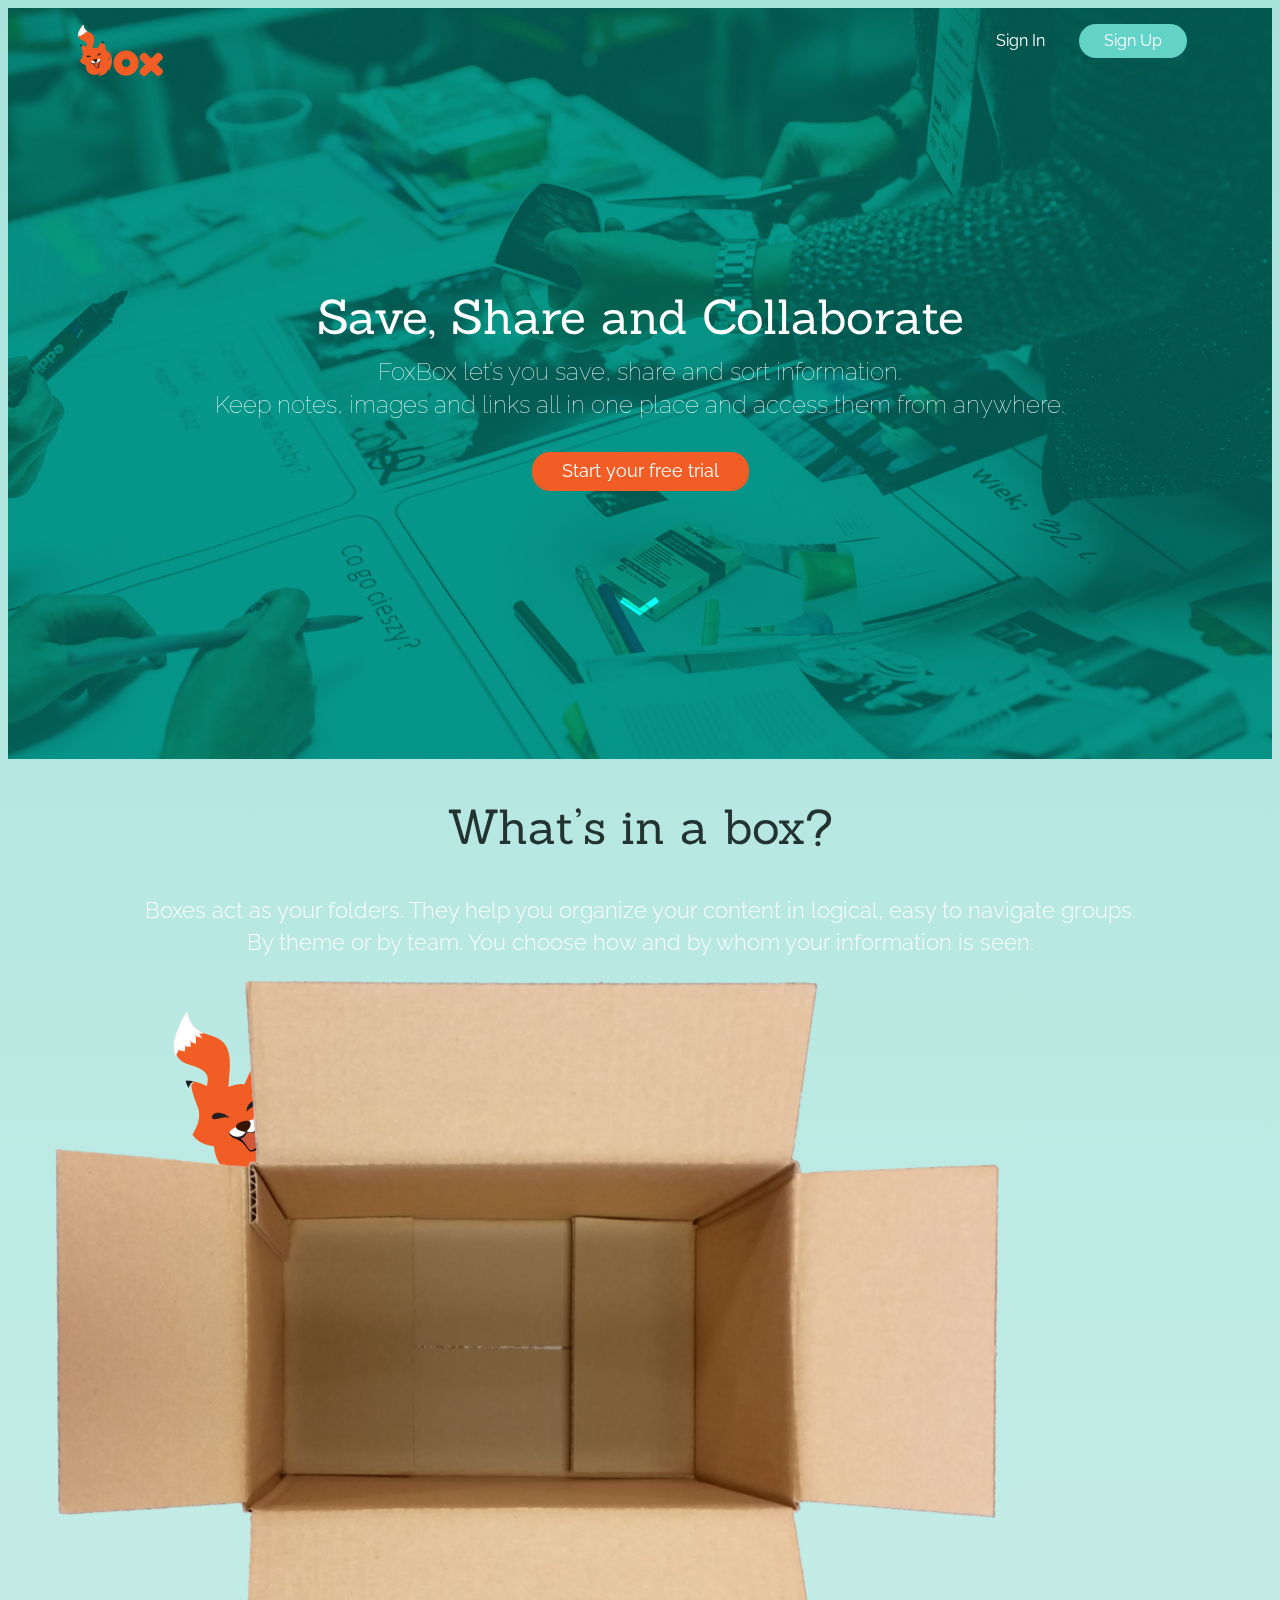
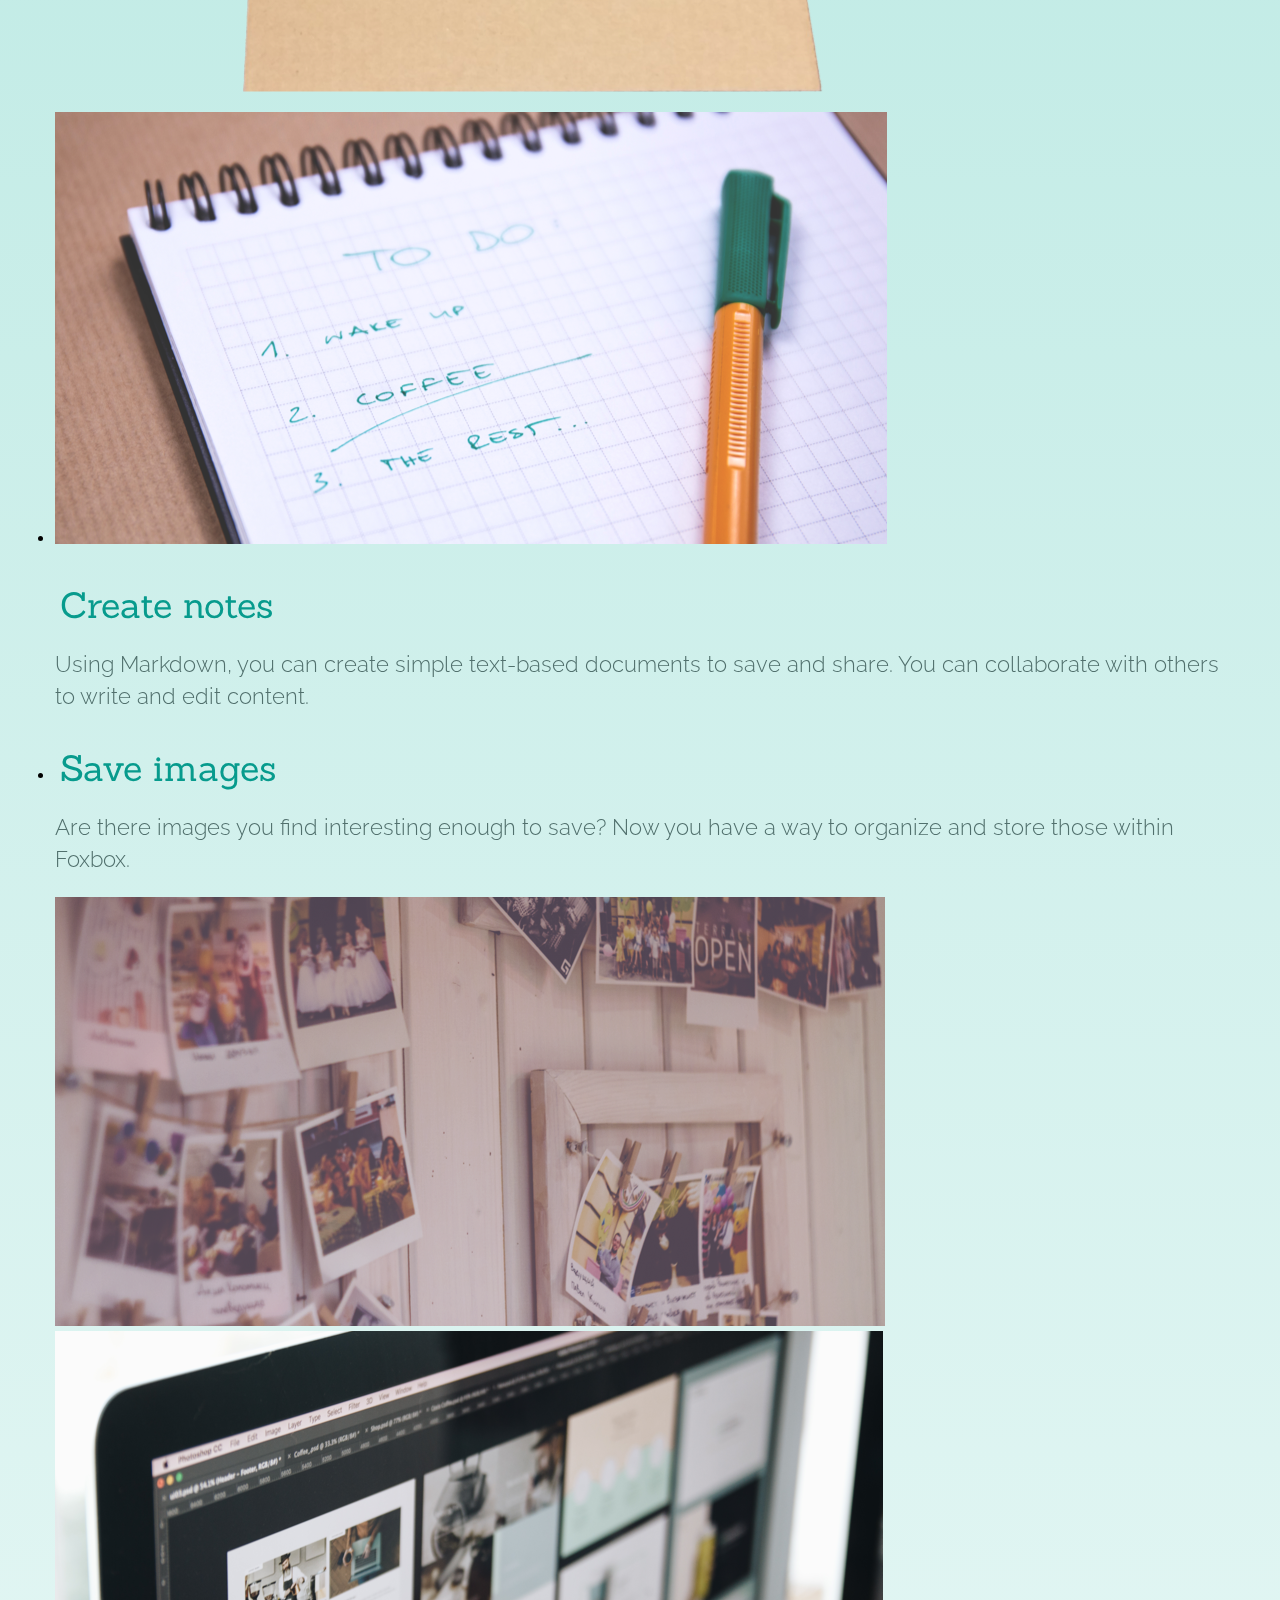
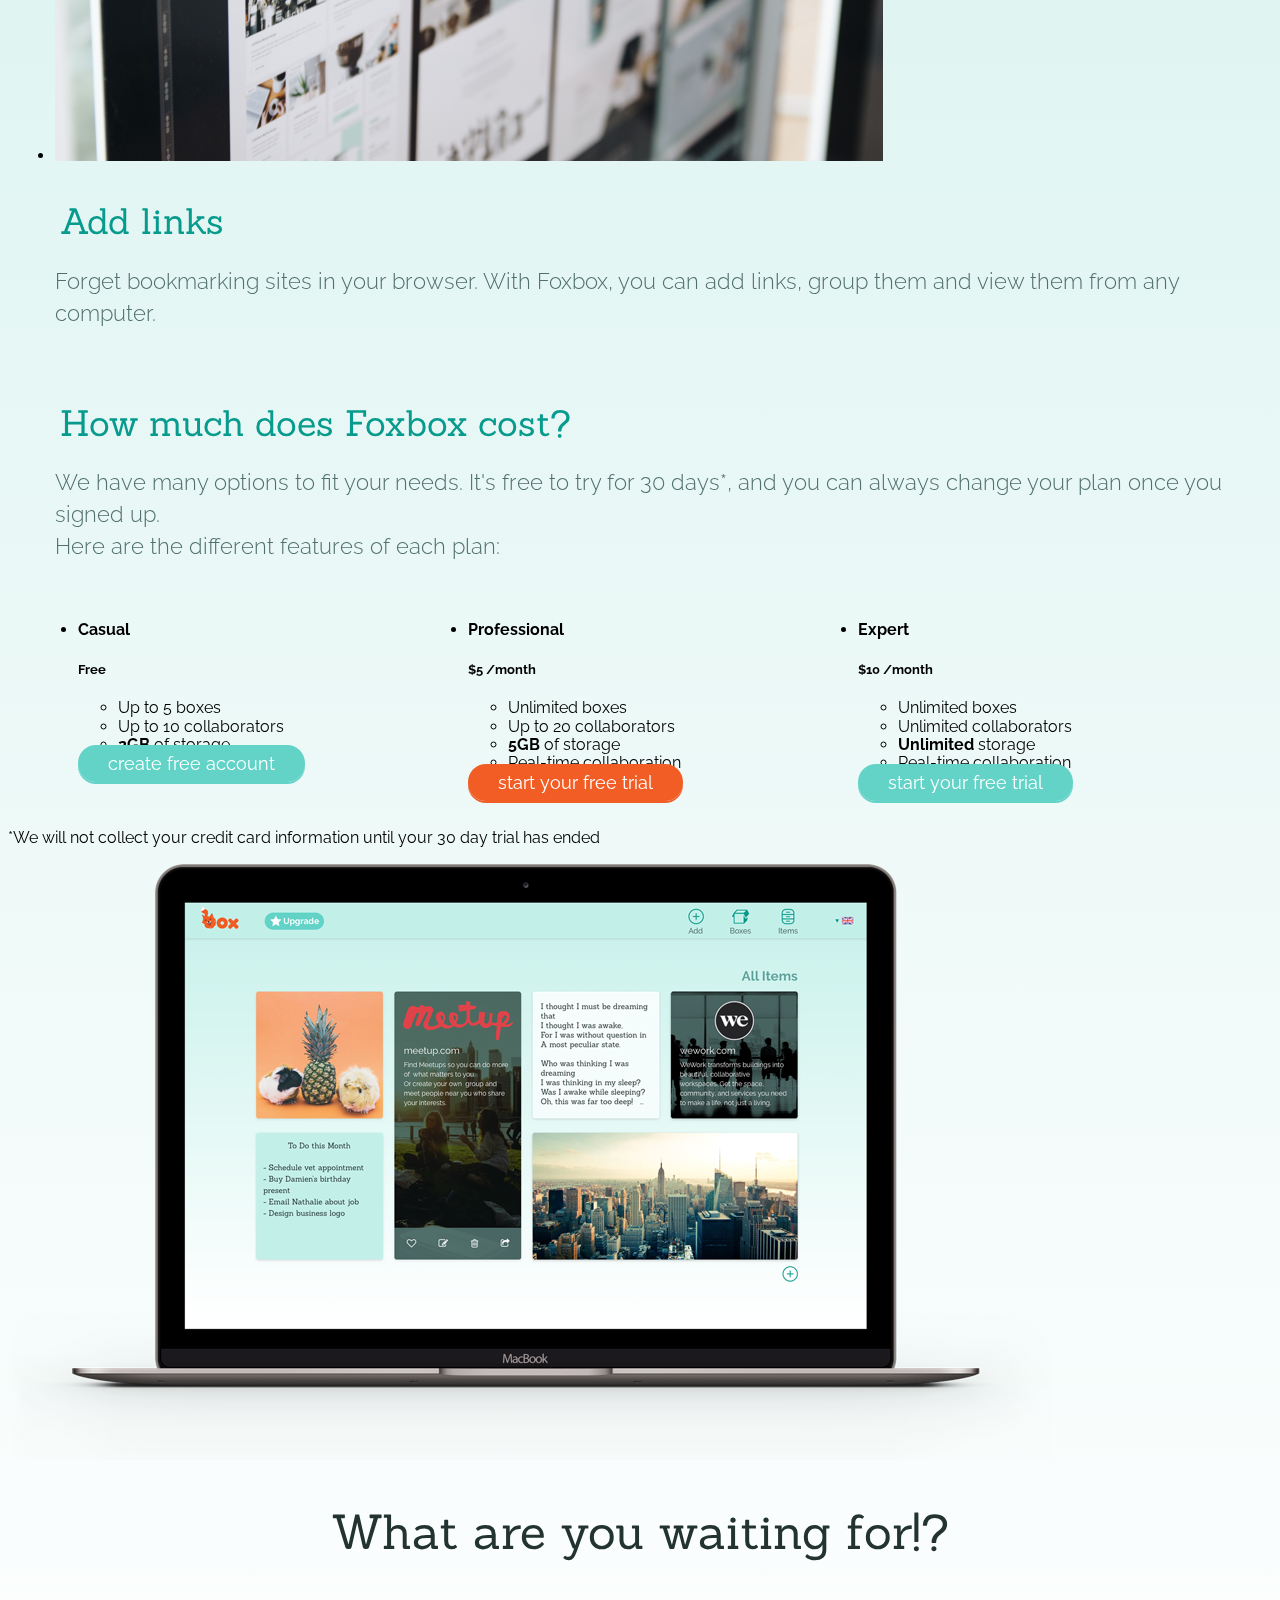
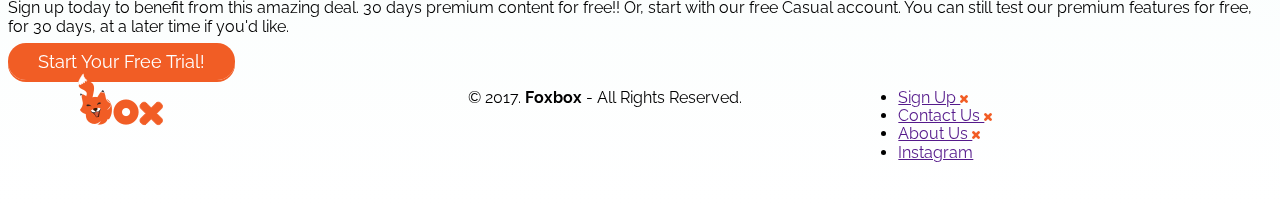
==== index.html @ c62f7165 "Homepage media queries completed" ====
<!Doctype HTML>
<html lang= "en-us">
<head>
     <meta http-equiv="X-UA-Compatible" content="IE=Edge">
   <meta name="viewport" content="width=device-width, initial-scale=1">
   <meta charset="UTF-8">
   <title>Save, share and collaborate | Foxbox</title>
   <!--Google fonts-->
   <link href="https://fonts.googleapis.com/css?family=Raleway:300,300i,400,400i,500,500i,600,700|Sanchez:400,400i" rel="stylesheet">

   <!--CSS-->
 <link rel="stylesheet" href="css/normalize.css">
 <link rel="stylesheet" href="css/font-awesome.css">
 <link rel="stylesheet" href="https://cdnjs.cloudflare.com/ajax/libs/animate.css/3.5.2/animate.min.css">
 <link rel="stylesheet" href="css/style.css">
  
 </head>

 <body>

 <!--Hero-->
 <header>
 <nav class="container">
 <div class="one-half">
 <a href="index.html" class="site-logo"><img src="images/logo.png"  alt="Foxbox"/></a>
     </div>
     <div class= "one-half">
     <ul>
     <li><a href="signin.html">Sign In</a></li>
         <li class="btn-outline"><a href="signup.html">Sign Up</a></li>
     </ul>
     </div>
     </nav>
     <div class= "container hero">
     <h1 class="animated fadeIn">Save, Share and Collaborate</h1>
     <p>FoxBox let’s you save, share and sort information.<br/>
Keep notes, images and links all in one place and access them from anywhere.</p>
<a href="signup.html" class="btn">Start your free trial</a>
     <!--<img src="images/hero-image.png" />-->
     <img class="triangle-arrow" src="images/triangle-arrow.png"/>
   </div>
 </header>

  <main role="main"> 
  
  <!--what's a box-->
  <section class="fox-in-box">
  <div class="container">
  <h2>What’s in a box?</h2>
  <p class="box-txt">Boxes act as your folders. They help you organize your content in logical, easy to navigate groups. <br/>
By theme or by team. You choose how and by whom your information is seen.
</p>
  <img src= "images/fox-box-img.png" />
  </div>
  
   
   <!-- Benefits -->
    <section class="benefits">
   <ul class="container">
   <li>
   <div class= "feature box">
   <img src= "images/notes.png" />
   <h3>Create notes</h3>
         <p class="feat-txt">Using Markdown, you can create simple text-based documents to save and share. You can collaborate with others to write and edit content.</p>
         </div>
       </li>
       <li>
       <div class= "feature box">
         <h3>Save images</h3>
         <p class="feat-txt">Are there images you find interesting enough to save? Now you have a way to organize and store those within Foxbox.</p>
         <img src= "images/stringed-pictures.png" />
         </div>
       </li>
       <li>
       <div class= "feature box">
   <img src= "images/macbook-desktop.png" />
         <h3>Add links</h3>
         <p class="feat-txt">Forget bookmarking sites in your browser. With Foxbox, you can add links, group them and view them from any computer.</p>
         </div>
       </li>
     </ul>
   </section>
 </main>

 <!-- Pricing -->
 <section class="pricing">
   <div class="container">
     <h3>How much does Foxbox cost?</h3>
     <p class="feat-txt">We have many options to fit your needs. It's free to try for 30 days*, and you can always change your plan once you signed up. <br/>Here are the different features of each plan:</p>
   </div>
   <ul class="container">
     <li class="one-third">
       <div class="box">
         <h4>Casual</h4>
         <h5>Free</h5>
         <ul>
           <li>Up to 5 boxes</li>
           <li>Up to 10 collaborators</li>
           <li><strong>2GB</strong> of storage</li>
         </ul>
         <a href="signup.html" class="grn-btn">create free account</a>
       </div>
     </li>
     <li class="one-third">
      <div class="box middle">
        <h4>Professional</h4>
        <h5><span>$</span>5 <span class="month">/month</span></h5>
        <ul>
          <li>Unlimited boxes</li>
          <li>Up to 20 collaborators</li>
          <li><strong>5GB</strong> of storage</li>
          <li>Real-time collaboration</li>
        </ul>
        <a href="signup.html" class="btn">start your free trial</a>
      </div>
    </li>
    <li class="one-third">
      <div class="box">
        <h4>Expert</h4>
        <h5><span>$</span>10 <span class="month">/month</span></h5>
        <ul>
          <li>Unlimited boxes</li>
          <li>Unlimited collaborators</li>
          <li><strong>Unlimited</strong> storage</li>
          <li>Real-time collaboration</li>
        </ul>
        <a href="signup.html" class="grn-btn">start your free trial</a>
      </div>
    </li>
    </ul>
 
   </ul>
   <p>*We will not collect your credit card information until your 30 day trial has ended</p>
 </section>
 
 <img src= "images/macbook-mockup-foxbox.png" />

 <!-- temporary homework code-->
 <h2>What are you waiting for!?</h2>
 <p>Sign up today to benefit from this amazing deal. 30 days premium content for free!! Or, start with our free Casual account. You can still test our premium features for free, for 30 days, at a later time if you'd like.</p>
 <a href="signup.html" class="btn">Start Your Free Trial!</a>

 <!--Footer-->
  <footer>
   <div class="container footer-nav-block">
       <div class="left-footer-block one-third">
       <img class="logo" src="images/logo.png" alt="Foxbox" />
       </div>
       <div class="middle-footer-block one-third">
         <p class="copyright-block">&copy; 2017. <strong>Foxbox</strong> - All Rights Reserved.</p>
       </div>
          <nav class="link-block right-footer-block one-third">
         <ul>
           <li><a href="">Sign Up </a><img src= "images/footer-x.png" /></li> 
           <li><a href="">Contact Us </a><img src= "images/footer-x.png" /></li> 
           <li><a href="">About Us </a><img src= "images/footer-x.png" /></li> 
           <li><a href="">Instagram</a></li>
         </ul>
          </nav>
       </div>
   </div>
 </footer>
 </section>
 </body>
</html>
---- css/style.css ----
html, body  {
  overflow-x: hidden;
}
body{
  font-family: "Raleway", Helvetica, Arial, sans-serif;
  /*background-image: url('../images/hero-image.png') no-repeat top center;
  background: linear-gradient(#5CD4C2, #FFFFFF);*/
  background:linear-gradient(#A8E3DB,#fff);
  }

  .bottom{
    background:linear-gradient(#A8E3DB,#fff);
  }

h4, h5, h6{
  font-family: "Raleway", Helvetica, Arial, sans-serif;
}

h1, h2, h3 {
  font-family: "Sanchez", serif;
}

h2 {
  color: #233331;
  font-size: 48px;
  font-weight: normal;
  text-align: center;
}

h3 {
  color:#079B8D;
  font-size: 36px;
  font-weight: normal;
  margin-bottom: 5px;
  margin-left: 5px;
}

.box-txt{
  color:#FBFEFD;
  font-weight: 300;
  font-size: 22px;
  line-height: 32px;
  text-align: center;

  }

.feat-txt{
    color: #51706D;
    font-size: 22px ;
    font-weight: 300;
    line-height: 32px ;
  }

 /* GRID */
 .container {
   margin-right: auto;
   margin-left: auto;
   padding-left: 15px;
   padding-right: 15px;
   position: relative;
 }
 .container:before,
 .container:after {
   content: " ";
   display: table;
 }
 .container:after {
   clear: both;
 }
 .one-half, .one-third, .one-fourth {
   width:96%;
   float:left;
   position:relative;
   min-height: 1px;
   margin:0 2% 20px;
}

 /*end grid*/

 @media (min-width: 768px) {
   .container {
     width: 750px;
   }
 }
 @media (min-width: 992px) {
   .container {
     width: 970px;
   }
   .one-half {
     width:46%;
   }
   .one-third {
     width:29.33333%;
   }
   .one-fourth {
     width:21%;
   }
 }
 @media (min-width: 1200px) {
   .container {
     width: 1170px;
   }
 }
 @media only screen and (min-device-width : 320px) and (max-device-width : 480px) {
  .container {
    width: 315px;
  }
}


 /*Header*/
 header{
  background:
    url(../images/hero-image.png) no-repeat top center;
    height:751px;
  }
  header nav {
   padding:1em 0;
 }
 header nav ul {
   display:inline;
   text-align: right;
   float:right;
   margin:0;
 }
 header nav ul > li {
   list-style-type: none;
   display: inline-block;
   margin:0 15px;
 }
header nav ul > li.btn-outline {
   padding:8px 25px;
   border:0px solid #63D3C8;
   border-radius: 18px;
   background:#63D3C8;
 }
header nav ul > li.btn-outline:hover {
   background:#FFFFFF;
   border:0px solid #fff;
 }
 header nav ul > li > a {
   color:#FFFFFF;
   text-decoration: none;
 }
  header nav ul > li.btn-outline:hover > a {
   color:#63D3C8;
 }
header .hero {
   text-align: center;
   display:block;
   position: relative;
 }
 header .hero h1 {
  color: #FBFEFD;
  font-size: 48px;
  font-weight: normal;
  margin-top: 172px;
  margin-bottom: 5px;
}
header .hero p {
  color:#FBFEFD;
   font-size: 24px;
   line-height: 33px;
   font-weight: 100;
   margin:10px 0 40px;
 }
 header .hero img {
   display: block;
   margin:3em auto ;
   margin-top: 116px;
 }

 /* BUTTONS */
 .btn {
   border-radius: 18px;
   color:#FFFFFF;
   font-weight: 400;
   font-size: 18px;
   text-decoration: none;
   padding:8px 30px;
   background: #F15D25;
   box-shadow: 0px 2px 0px 0px #F15D25;
 }
  .grn-btn {
   border-radius: 18px;
   color:#FFFFFF;
   font-weight: 400;
   font-size: 18px;
   text-decoration: none;
   padding:8px 30px;
   background: #63D3C8;
   box-shadow: 0px 2px 0px 0px #63D3C8;
 }
 .triangle-arrow{
  mix-blend-mode: overlay;
 }
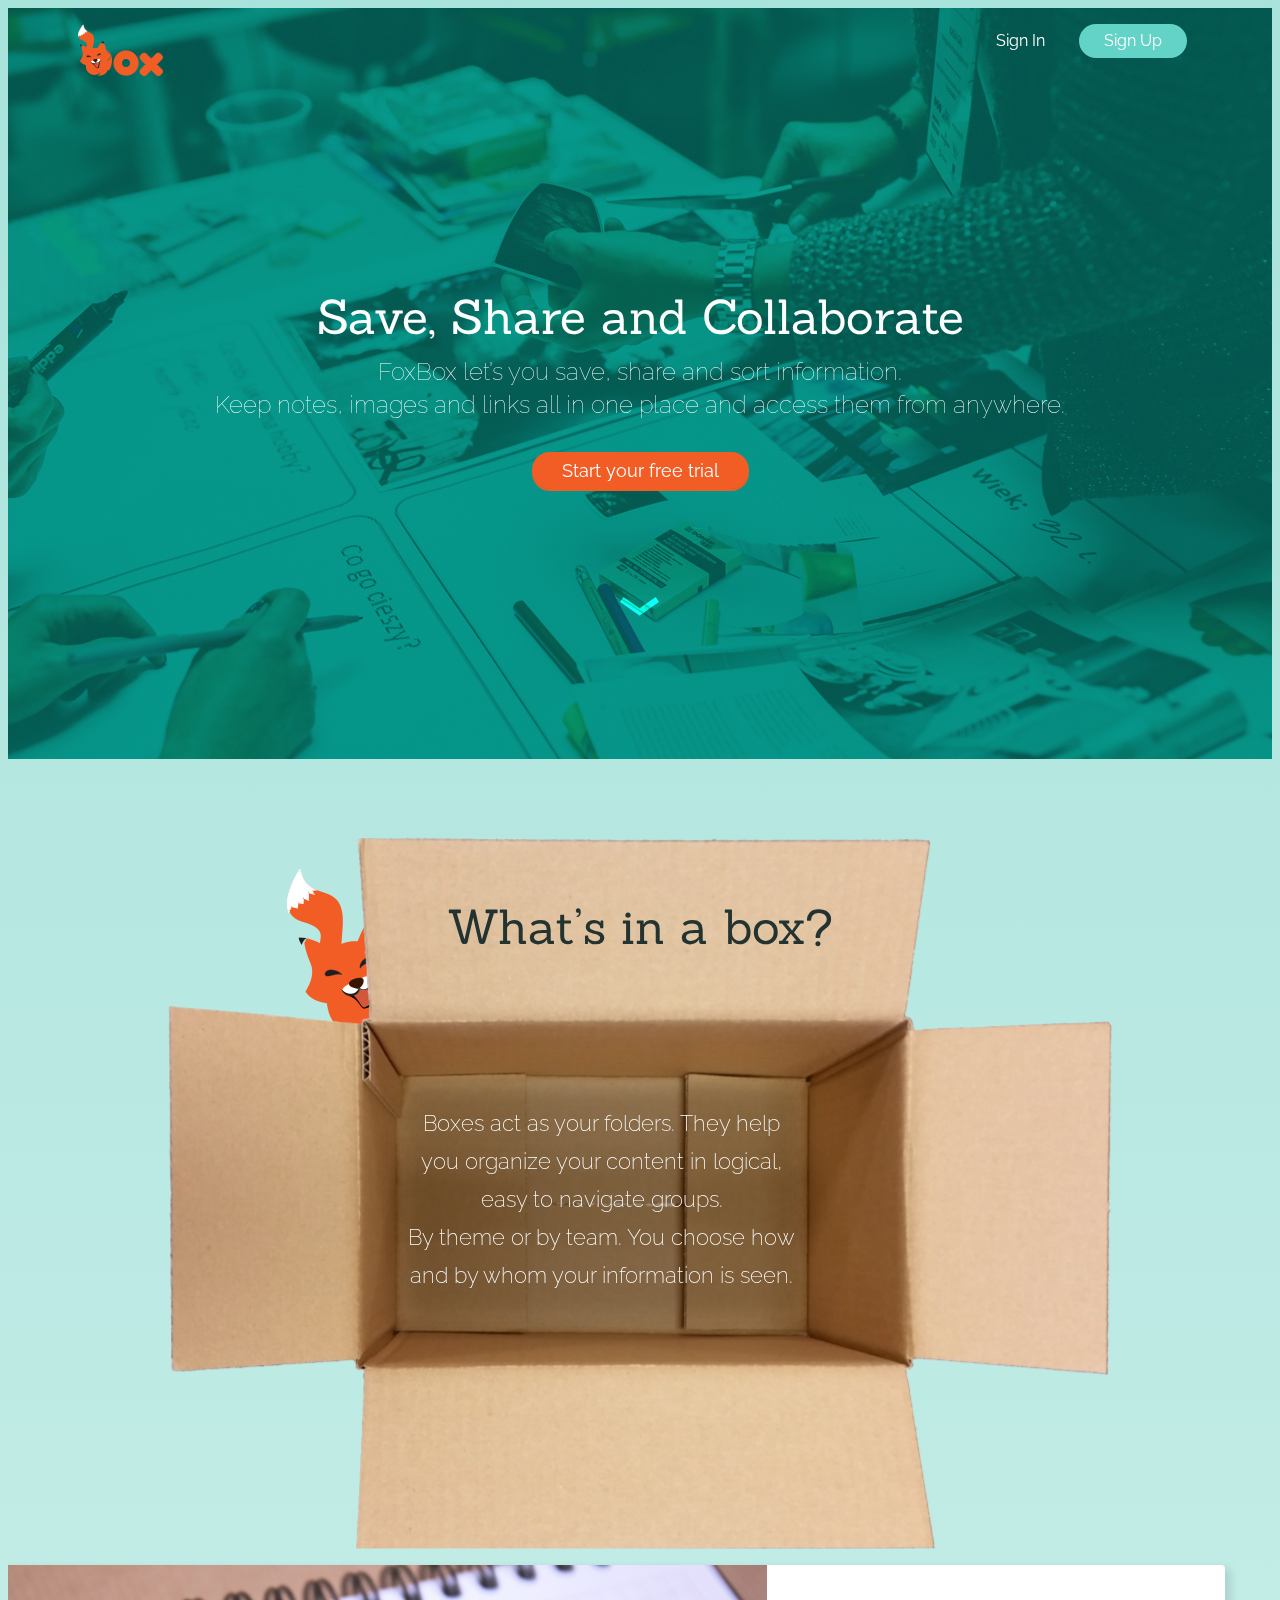
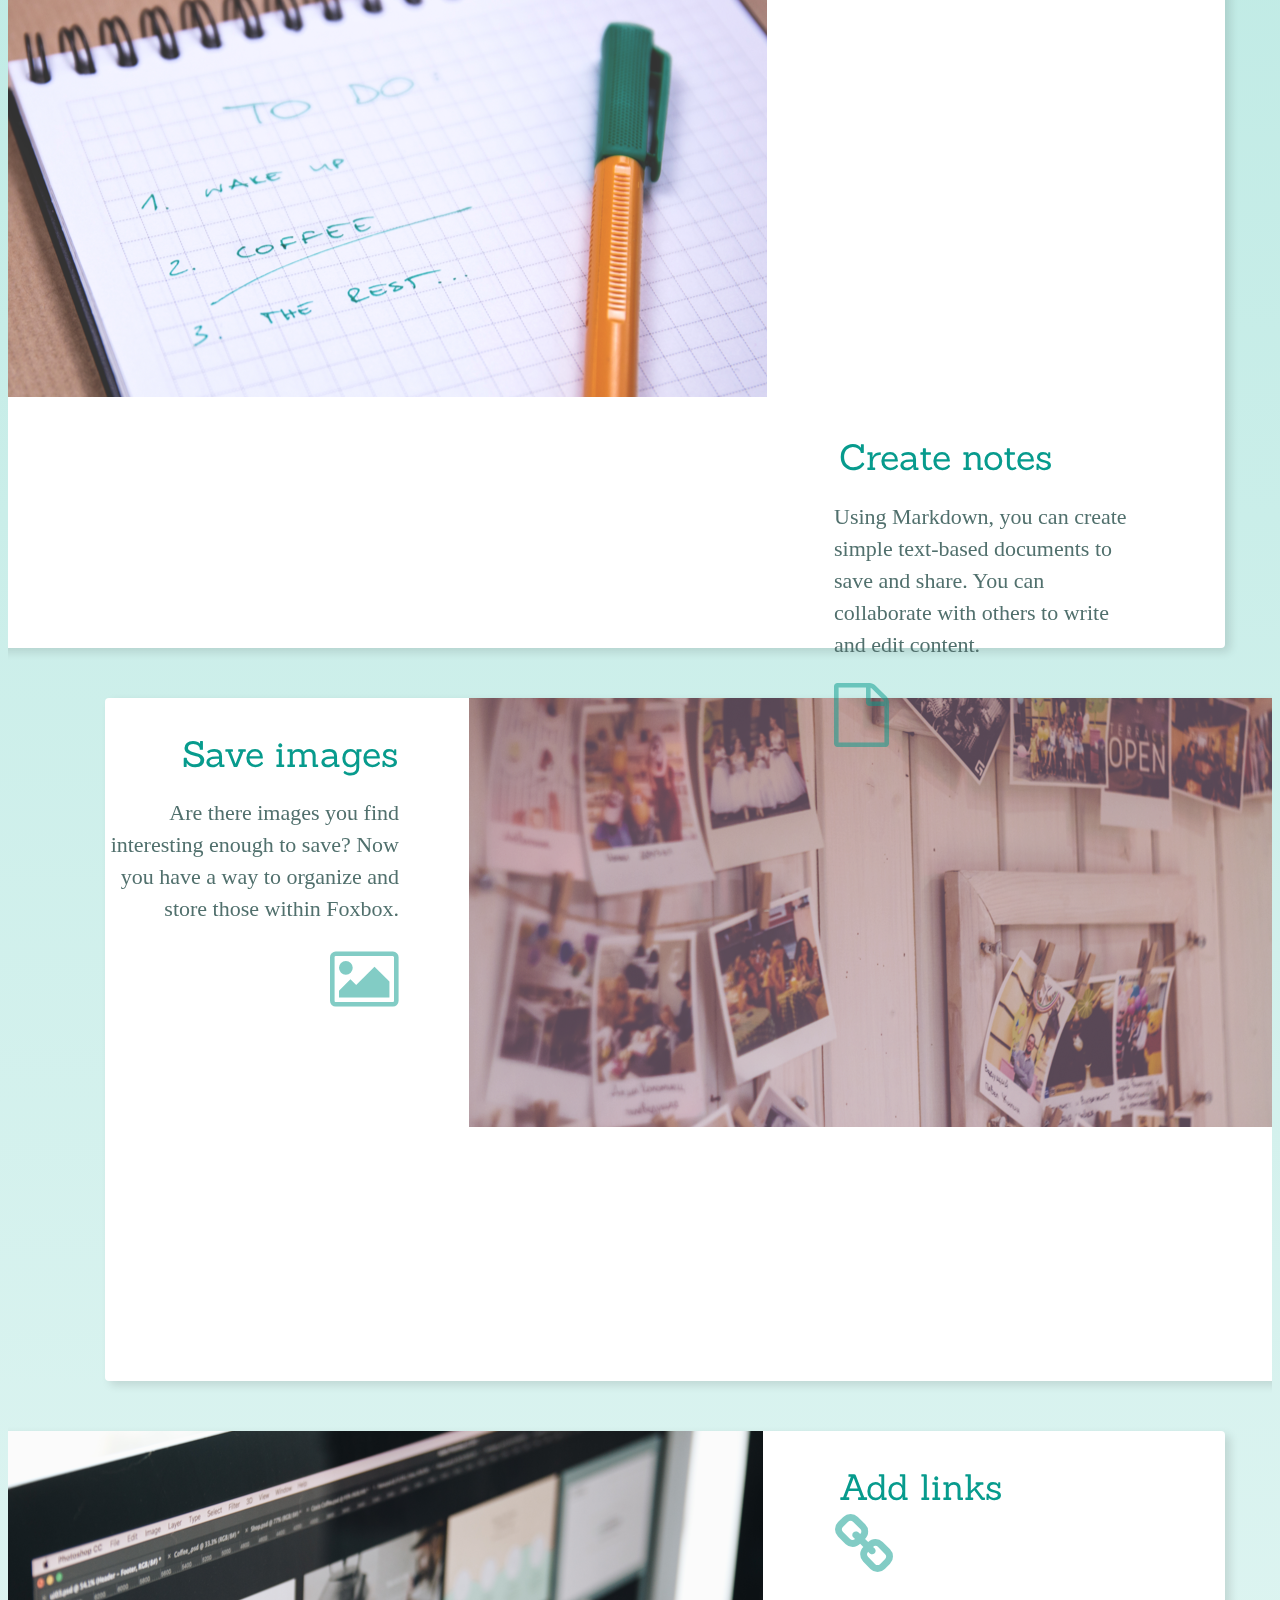
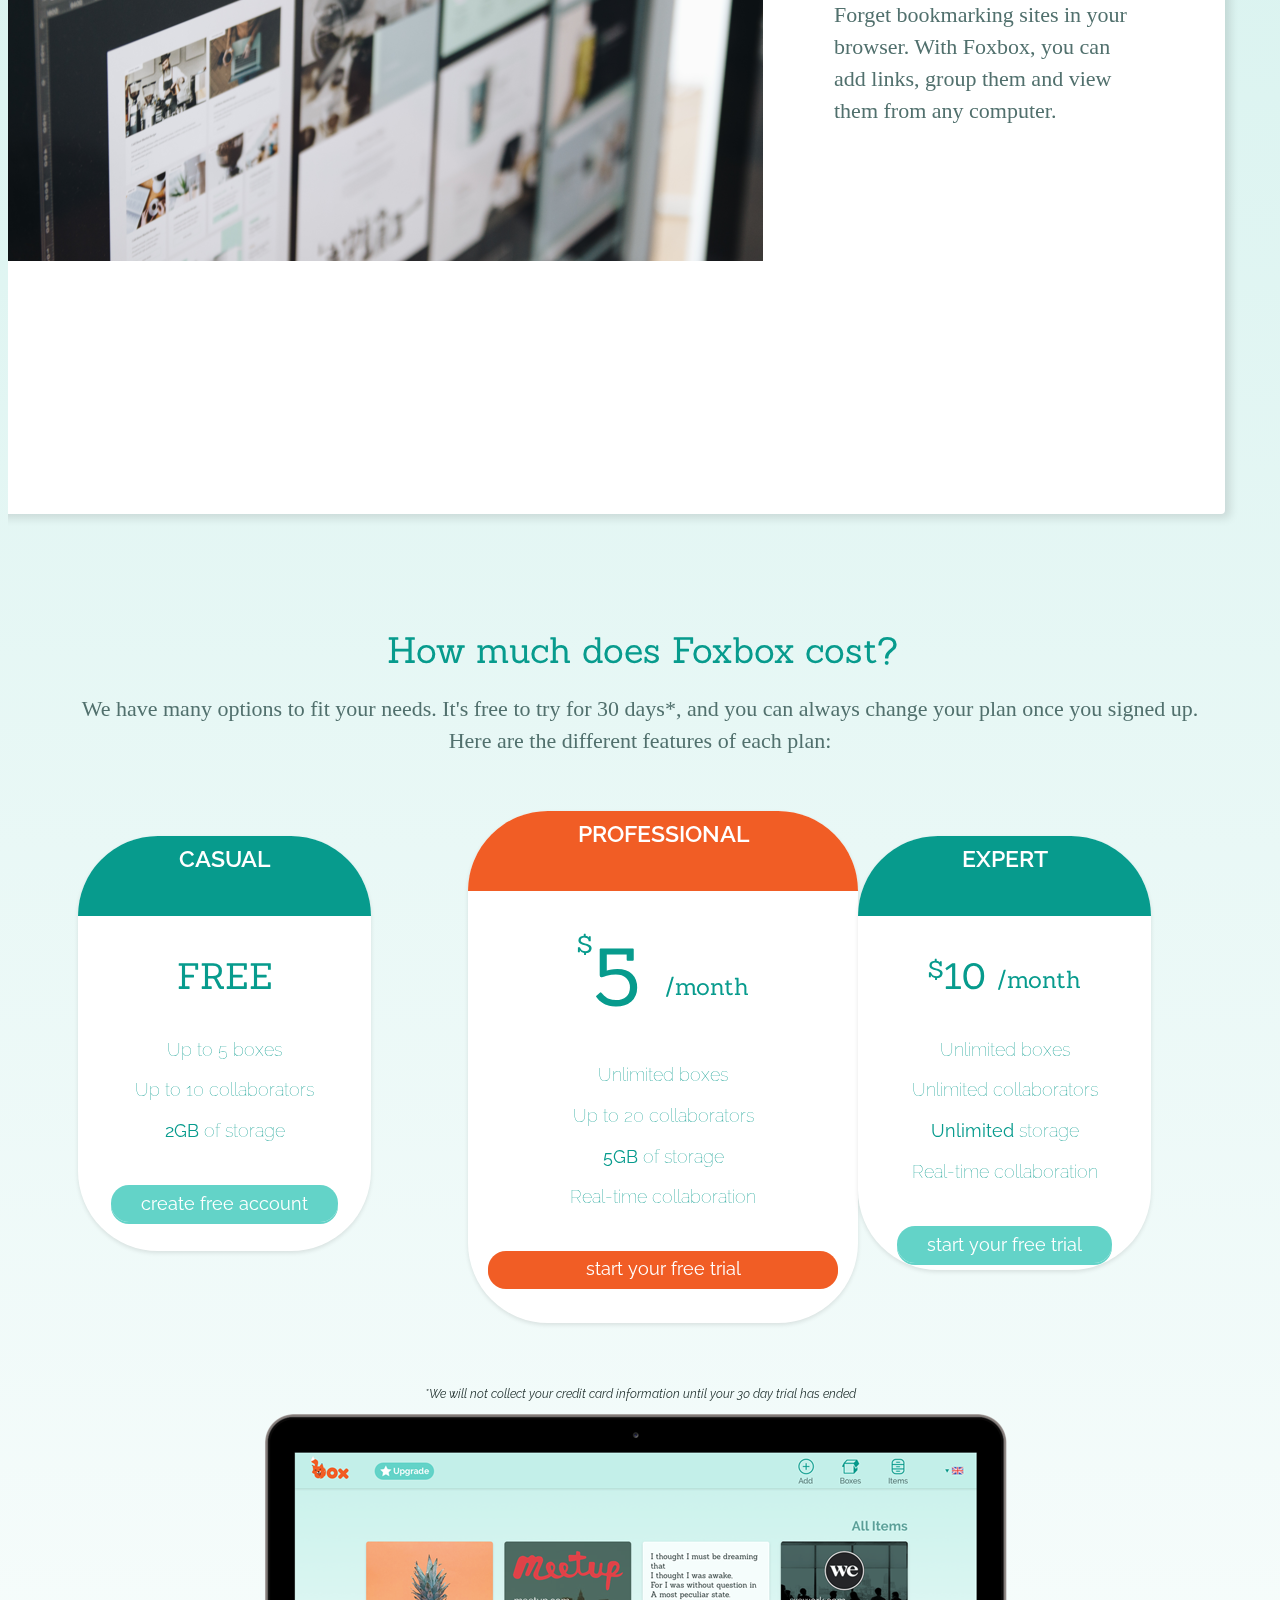
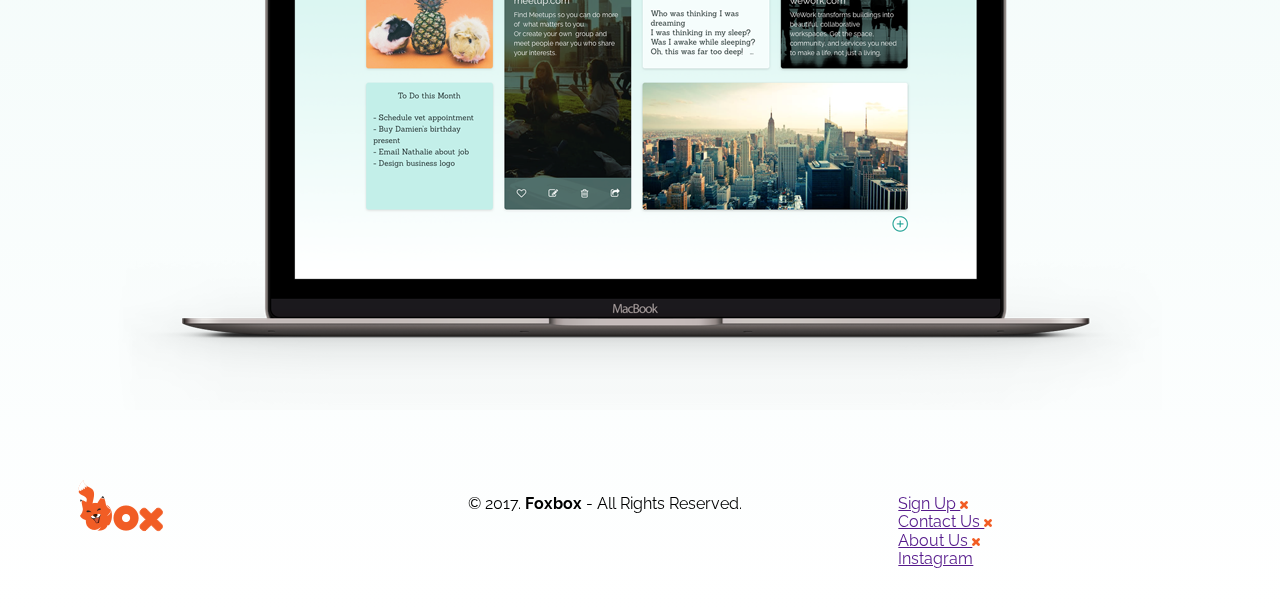
==== commit c70a411c: "checkpoint 30 completed" ====
--- a/index.html
+++ b/index.html
@@ -6,7 +6,7 @@
    <meta charset="UTF-8">
    <title>Save, share and collaborate | Foxbox</title>
    <!--Google fonts-->
-   <link href="https://fonts.googleapis.com/css?family=Raleway:300,300i,400,400i,500,500i,600,700|Sanchez:400,400i" rel="stylesheet">
+   <link href="https://fonts.googleapis.com/css?family=Raleway:100, 200, 300,300i,400,400i,500,500i,600,700|Sanchez:400,400i" rel="stylesheet">
 
    <!--CSS-->
  <link rel="stylesheet" href="css/normalize.css">
@@ -50,32 +50,42 @@
   <p class="box-txt">Boxes act as your folders. They help you organize your content in logical, easy to navigate groups. <br/>
 By theme or by team. You choose how and by whom your information is seen.
 </p>
-  <img src= "images/fox-box-img.png" />
+  <!--<img src= "images/fox-box-img.png" />-->
   </div>
+  </section>
   
    
    <!-- Benefits -->
     <section class="benefits">
    <ul class="container">
    <li>
-   <div class= "feature box">
+   <div class= "feature-box">
    <img src= "images/notes.png" />
+   <div class="feature-txt">
    <h3>Create notes</h3>
          <p class="feat-txt">Using Markdown, you can create simple text-based documents to save and share. You can collaborate with others to write and edit content.</p>
+         <i class="fa fa-file-o" aria-hidden="true"></i>
+         </div>
          </div>
        </li>
        <li>
-       <div class= "feature box">
+       <div class= "feature-box-right">
+       <div class="feature-txt-right">
          <h3>Save images</h3>
          <p class="feat-txt">Are there images you find interesting enough to save? Now you have a way to organize and store those within Foxbox.</p>
+         <i class="fa fa-picture-o"></i>
+         </div>
          <img src= "images/stringed-pictures.png" />
          </div>
        </li>
        <li>
-       <div class= "feature box">
+       <div class= "feature-box">
    <img src= "images/macbook-desktop.png" />
+   <div class="feature-txt">
          <h3>Add links</h3>
+         <i class="fa fa-link"></i>
          <p class="feat-txt">Forget bookmarking sites in your browser. With Foxbox, you can add links, group them and view them from any computer.</p>
+         </div>
          </div>
        </li>
      </ul>
@@ -92,7 +102,7 @@
      <li class="one-third">
        <div class="box">
          <h4>Casual</h4>
-         <h5>Free</h5>
+         <h5>FREE</h5>
          <ul>
            <li>Up to 5 boxes</li>
            <li>Up to 10 collaborators</li>
@@ -128,17 +138,23 @@
       </div>
     </li>
     </ul>
- 
    </ul>
-   <p>*We will not collect your credit card information until your 30 day trial has ended</p>
+
+    <div class="container">
+   <p class="small">*We will not collect your credit card information until your 30 day trial has ended</p>
+
+<img class="center" src= "images/macbook-mockup-foxbox.png" />
+</div>
+
  </section>
  
- <img src= "images/macbook-mockup-foxbox.png" />
+ 
 
- <!-- temporary homework code-->
+ <!-- temporary homework code
  <h2>What are you waiting for!?</h2>
  <p>Sign up today to benefit from this amazing deal. 30 days premium content for free!! Or, start with our free Casual account. You can still test our premium features for free, for 30 days, at a later time if you'd like.</p>
  <a href="signup.html" class="btn">Start Your Free Trial!</a>
+-->
 
  <!--Footer-->
   <footer>
--- a/css/style.css
+++ b/css/style.css
@@ -6,13 +6,10 @@
   /*background-image: url('../images/hero-image.png') no-repeat top center;
   background: linear-gradient(#5CD4C2, #FFFFFF);*/
   background:linear-gradient(#A8E3DB,#fff);
-  }
-
-  .bottom{
-    background:linear-gradient(#A8E3DB,#fff);
-  }
-
-h4, h5, h6{
+  background-size: cover;
+  }
+
+h4, h6{
   font-family: "Raleway", Helvetica, Arial, sans-serif;
 }
 
@@ -35,22 +32,15 @@
   margin-left: 5px;
 }
 
-.box-txt{
-  color:#FBFEFD;
-  font-weight: 300;
-  font-size: 22px;
-  line-height: 32px;
-  text-align: center;
-
-  }
-
 .feat-txt{
     color: #51706D;
     font-size: 22px ;
     font-weight: 300;
     line-height: 32px ;
-  }
-
+    font-family: Raleway-Light;
+  }
+
+  
  /* GRID */
  .container {
    margin-right: auto;
@@ -75,7 +65,7 @@
    margin:0 2% 20px;
 }
 
- /*end grid*/
+ /*MEDIA*/
 
  @media (min-width: 768px) {
    .container {
@@ -195,25 +185,174 @@
   mix-blend-mode: overlay;
  }
 
-
-
-
-
-
-
-
-
-
-
-
-
-
-
-
-
-
-
-
-
-
-
+ /*Fox in a box*/
+ .fox-in-box{
+  background:  url('../images/fox-box-img.png') no-repeat bottom center;
+  height: 790px;
+ }
+ .fox-in-box p{
+  padding-top:110px;
+  padding-left: 350px;
+  padding-right: 350px;
+}
+ .fox-in-box h2{
+  padding-top:100px;
+ }
+ .box-txt{
+  color:#FBFEFD;
+  font-weight: 200;
+  font-size: 22px;
+  line-height: 38px;
+  text-align: center;
+  width: 393px;
+  }
+
+/*BENEFITS*/
+li{
+  list-style: none;
+}
+
+.feature-box{
+background-color: #fff;
+float: right;
+width: 1290px;
+height: 683px;
+border-radius: 4px;
+box-shadow: 5px 4px 10px 0 rgba(0,0,0,0.12);
+}
+
+.feature-box-right{
+background-color: #fff;
+float: left;
+width: 1290px;
+height: 683px;
+border-radius: 4px;
+margin: 50px;
+box-shadow: 5px 4px 10px 0 rgba(0,0,0,0.12);
+}
+
+img .feature-box-right{
+
+}
+
+img .feature-box{
+
+}
+
+.feature-txt-right{
+  float: left;
+  width: 294px;
+  margin-right: 70px;
+  margin-left: 97;
+  text-align: right;
+}
+
+.feature-txt{
+  float: right;
+  width: 294px;
+  margin-right: 97px;
+  margin-left: 70px;
+  text-align: left;
+}
+ .benefits i {
+   color:#079B8D;
+   font-size:64px;
+   margin:0;
+   vertical-align: middle;
+   opacity: 0.5;
+ }
+
+/*PRICING*/
+ .pricing {
+   text-align: center;
+   padding:4em 0;
+ }
+.pricing ul {
+   margin:0 auto;
+   padding:2em 0;
+ }
+.box {
+   padding:0 15px 15px;
+   background: #FFFFFF;
+   box-shadow: 0px 2px 4px 0px rgba(0,0,0,0.10);
+   min-height: 400px;
+   width: 263px;
+   position: relative;
+   margin-top: 25px;
+   border-radius: 80px;
+ }
+  .box.middle {
+   min-height: 497px;
+   min-width: 360px;
+   margin-top:0px;
+ }
+ .box.middle h4{
+  background: #F15D25;
+ }
+ .box h4 {
+   font-family: "Raleway", Helvetica, Arial, sans-serif;
+   font-weight: 600;
+   text-transform: uppercase;
+   font-size: 23px;
+   color: white;
+   background: #079B8D;
+   left:0;
+   right:0;
+   top:0;
+   text-align: center;
+   margin:0 -15px 40px;
+   padding:10px 0;
+   border-radius: 80px 80px 0 0;
+   height: 60px;
+ }
+ .box.middle h5{
+  font-size: 80px;
+  }
+ .box h5 {
+  font-family: sanchez;
+   font-size:36px;
+   font-weight: normal;
+   margin:40px 0 10px;
+   color:#079B8D;
+ }
+  .box h5 span {
+   font-size:24px;
+   vertical-align: top;
+ }
+  .box h5 span.month {
+   font-weight: 100;
+   color:#079B8D;
+   font-size:24px;
+   vertical-align: middle;
+ }
+ .box ul li {
+   color: #079B8D;
+   font-size:18px;
+   margin-bottom:20px;
+   font-weight: 100;
+ }
+ .box .btn {
+   position:absolute;
+   bottom:36px;
+   left:20px;
+   right:20px;
+ }
+ .small {
+   font-size: 12px;
+   color: #233331;
+   line-height: 15px;
+   font-style:italic;
+ }
+
+
+
+
+
+
+
+
+
+
+
+
+
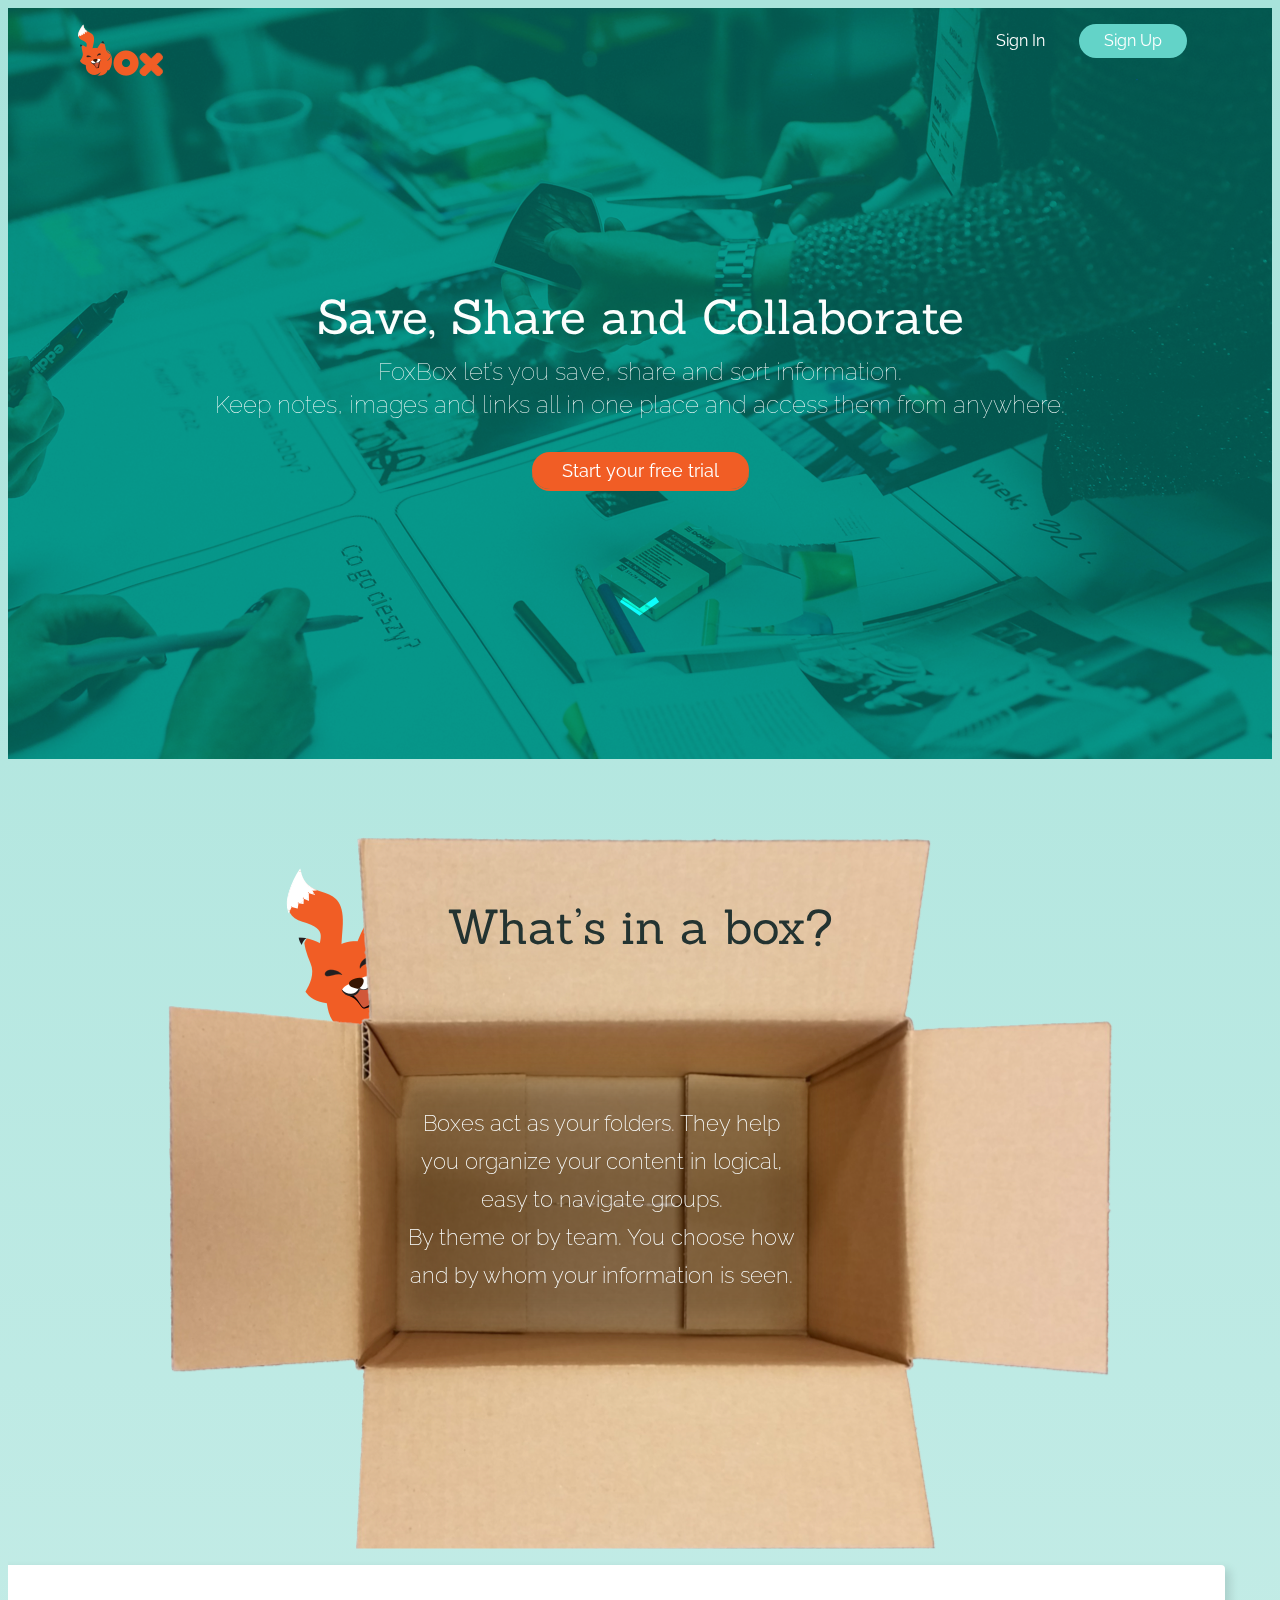
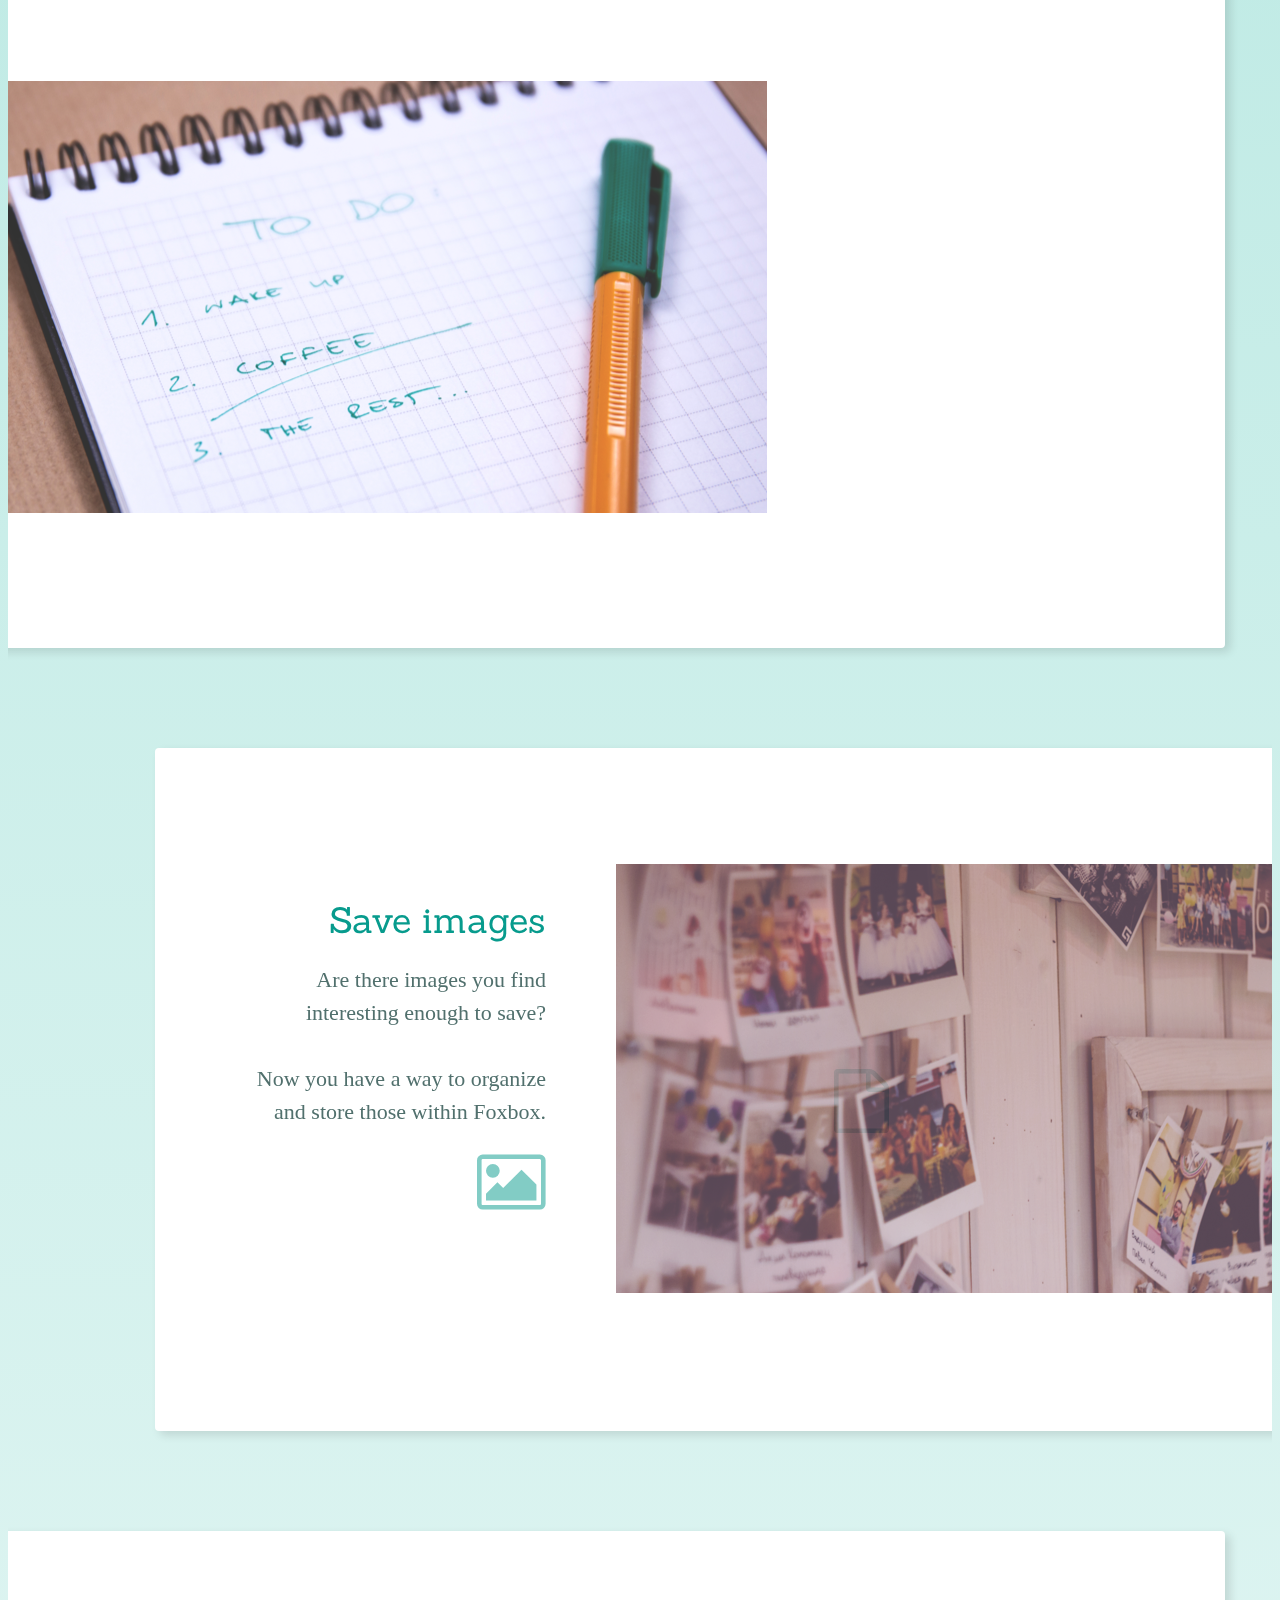
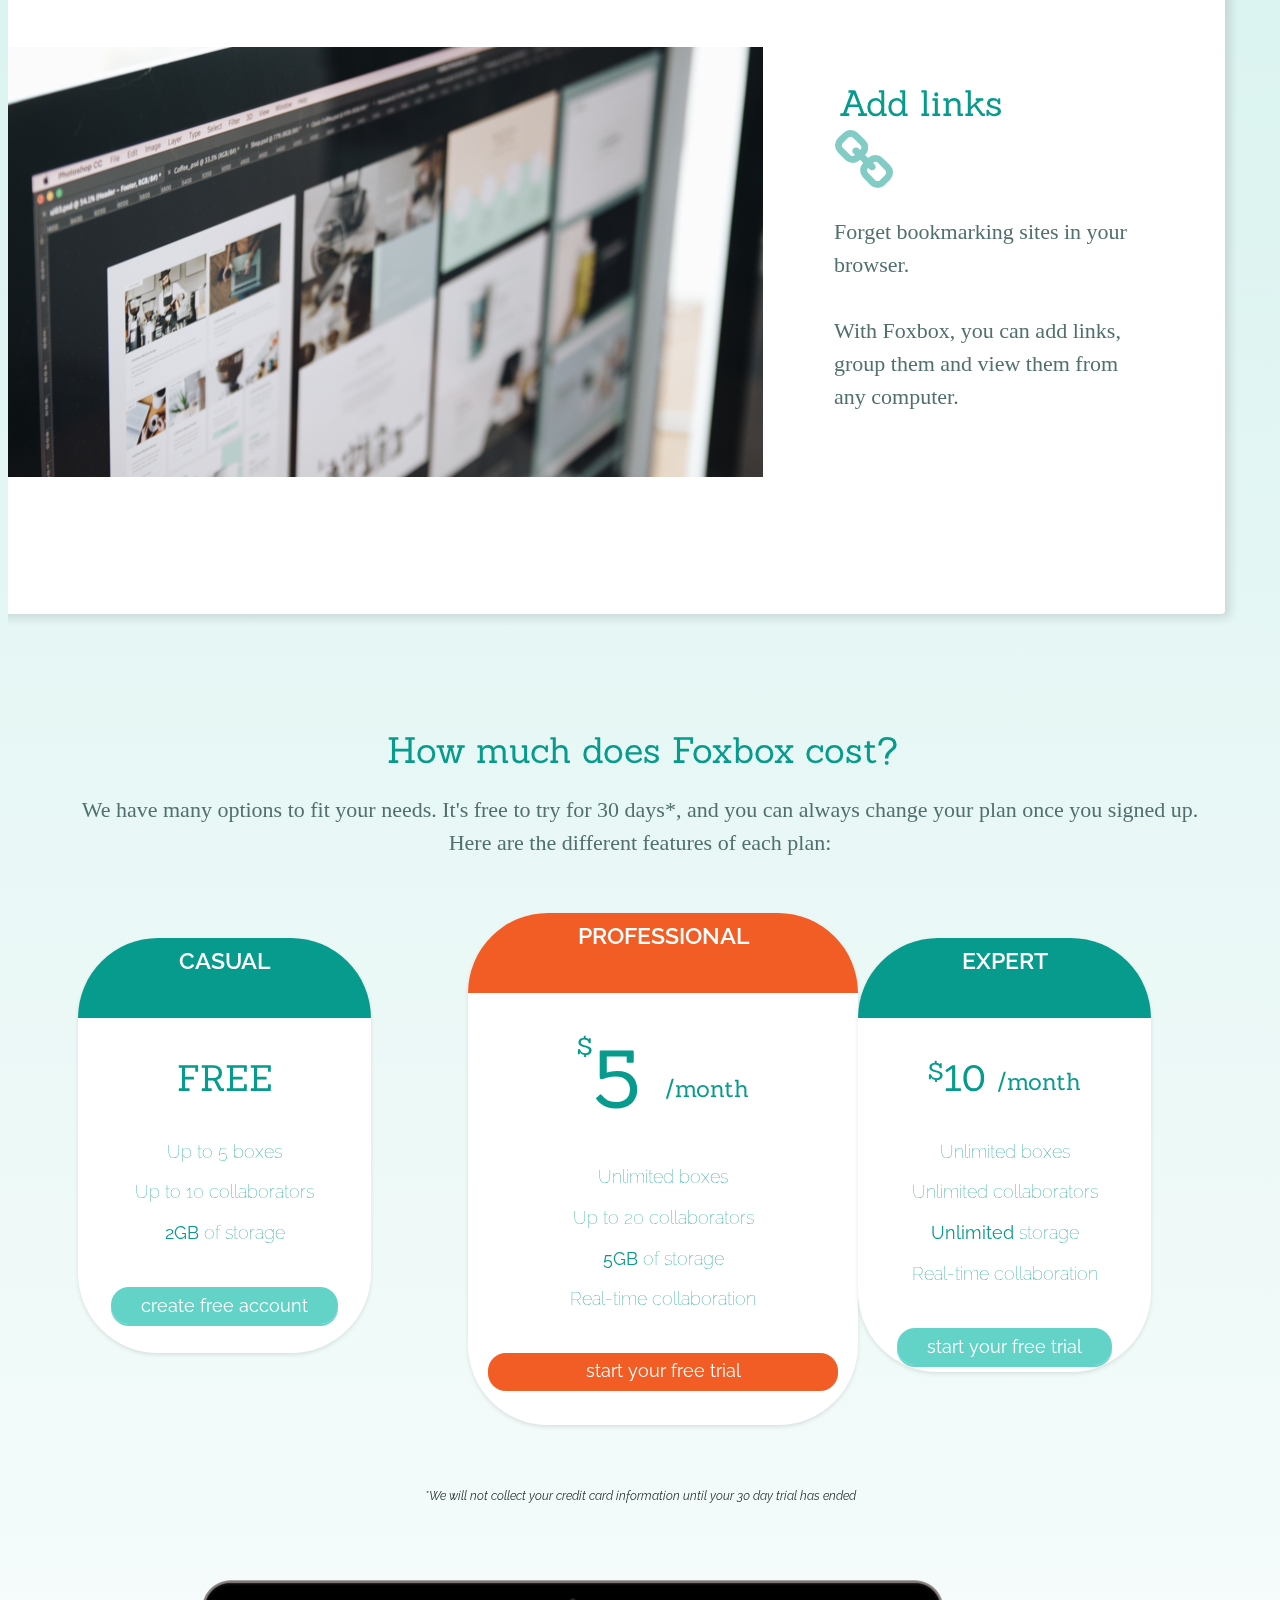
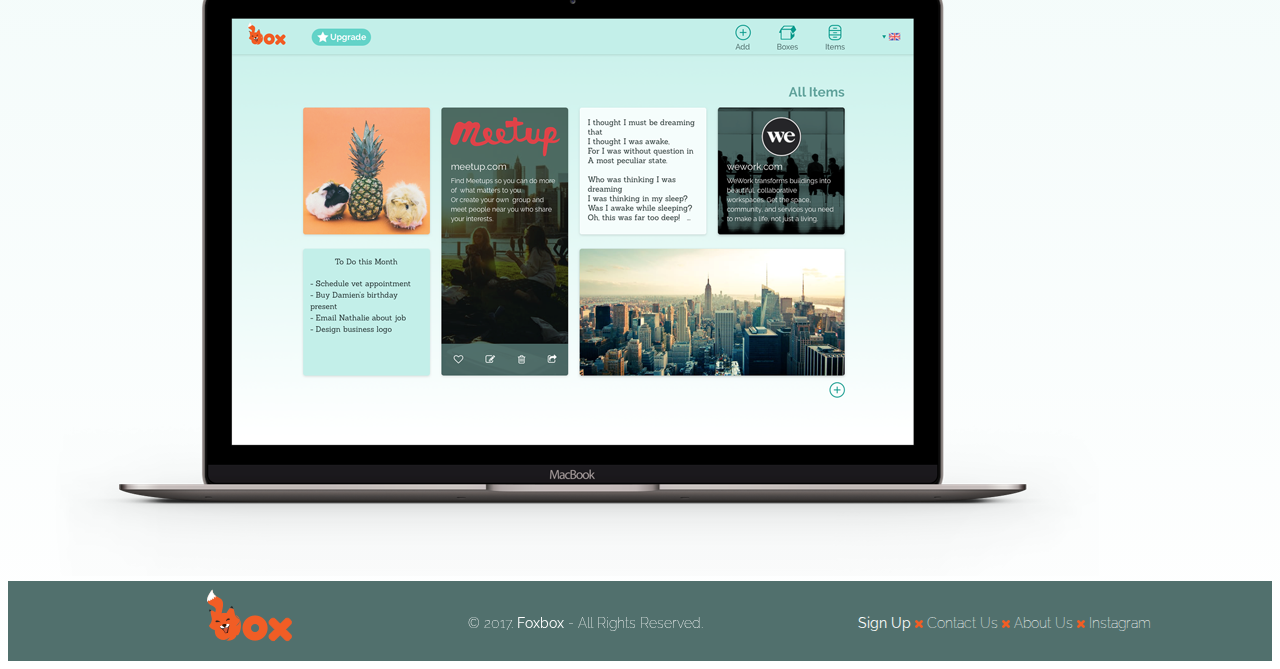
==== commit 747f1552: "hot mess" ====
--- a/index.html
+++ b/index.html
@@ -60,10 +60,10 @@
    <ul class="container">
    <li>
    <div class= "feature-box">
-   <img src= "images/notes.png" />
+   <img class="feature-image" src= "images/notes.png" />
    <div class="feature-txt">
    <h3>Create notes</h3>
-         <p class="feat-txt">Using Markdown, you can create simple text-based documents to save and share. You can collaborate with others to write and edit content.</p>
+         <p class="feat-txt">Using Markdown, you can create simple text-based documents to save and share.<br/><br/> You can collaborate with others to write and edit content.</p>
          <i class="fa fa-file-o" aria-hidden="true"></i>
          </div>
          </div>
@@ -72,19 +72,19 @@
        <div class= "feature-box-right">
        <div class="feature-txt-right">
          <h3>Save images</h3>
-         <p class="feat-txt">Are there images you find interesting enough to save? Now you have a way to organize and store those within Foxbox.</p>
+         <p class="feat-txt">Are there images you find interesting enough to save?<br/> <br/>Now you have a way to organize and store those within Foxbox.</p>
          <i class="fa fa-picture-o"></i>
          </div>
-         <img src= "images/stringed-pictures.png" />
+         <img class="feature-image-right" src= "images/stringed-pictures.png" />
          </div>
        </li>
        <li>
        <div class= "feature-box">
-   <img src= "images/macbook-desktop.png" />
+   <img class="feature-image" src= "images/macbook-desktop.png" />
    <div class="feature-txt">
          <h3>Add links</h3>
          <i class="fa fa-link"></i>
-         <p class="feat-txt">Forget bookmarking sites in your browser. With Foxbox, you can add links, group them and view them from any computer.</p>
+         <p class="feat-txt">Forget bookmarking sites in your browser.<br/> <br/>With Foxbox, you can add links, group them and view them from any computer.</p>
          </div>
          </div>
        </li>
@@ -142,14 +142,13 @@
 
     <div class="container">
    <p class="small">*We will not collect your credit card information until your 30 day trial has ended</p>
-
-<img class="center" src= "images/macbook-mockup-foxbox.png" />
 </div>
-
  </section>
  
+ <div class="container" class="mockup">
+<img src= "images/macbook-mockup-foxbox.png" />
+</div>
  
-
  <!-- temporary homework code
  <h2>What are you waiting for!?</h2>
  <p>Sign up today to benefit from this amazing deal. 30 days premium content for free!! Or, start with our free Casual account. You can still test our premium features for free, for 30 days, at a later time if you'd like.</p>
@@ -167,7 +166,7 @@
        </div>
           <nav class="link-block right-footer-block one-third">
          <ul>
-           <li><a href="">Sign Up </a><img src= "images/footer-x.png" /></li> 
+           <li><a href=""><strong>Sign Up</strong> </a><img src= "images/footer-x.png" /></li> 
            <li><a href="">Contact Us </a><img src= "images/footer-x.png" /></li> 
            <li><a href="">About Us </a><img src= "images/footer-x.png" /></li> 
            <li><a href="">Instagram</a></li>
--- a/css/style.css
+++ b/css/style.css
@@ -36,10 +36,9 @@
     color: #51706D;
     font-size: 22px ;
     font-weight: 300;
-    line-height: 32px ;
+    line-height: 33px ;
     font-family: Raleway-Light;
   }
-
   
  /* GRID */
  .container {
@@ -220,39 +219,38 @@
 border-radius: 4px;
 box-shadow: 5px 4px 10px 0 rgba(0,0,0,0.12);
 }
-
 .feature-box-right{
 background-color: #fff;
 float: left;
 width: 1290px;
 height: 683px;
 border-radius: 4px;
-margin: 50px;
+margin: 100px;
 box-shadow: 5px 4px 10px 0 rgba(0,0,0,0.12);
 }
-
-img .feature-box-right{
-
-}
-
-img .feature-box{
-
-}
-
+.feature-image{
+  padding: 116px 0;
+}
+.feature-image-right{
+  padding: 116px 0;
+  float: right;
+  position: absolute;
+}
 .feature-txt-right{
   float: left;
   width: 294px;
   margin-right: 70px;
-  margin-left: 97;
+  margin-left: 97px;
   text-align: right;
-}
-
+  padding: 116px 0;
+}
 .feature-txt{
   float: right;
   width: 294px;
   margin-right: 97px;
   margin-left: 70px;
   text-align: left;
+  padding: 116px 0;
 }
  .benefits i {
    color:#079B8D;
@@ -344,15 +342,70 @@
    font-style:italic;
  }
 
-
-
-
-
-
-
-
-
-
-
-
-
+/*mockup*/
+.mockup{
+  bottom: 0;
+
+}
+
+/*FOOTER*/
+footer {
+   background-color: #;
+   background-image: linear-gradient(to top,
+      #AFEAE1 0%, #AFEAE1 50%, #51706D 50%, #51706D 100%);
+   color: #FFFFFF;
+   height: 80px;
+   position: relative;
+   overflow: hidden;
+   z-index: 0;
+ }
+ footer p, footer nav ul {
+   font-size:14px;
+   font-weight:150;
+   text-align: center;
+   margin: 10px auto 0;
+ }
+ footer nav ul li {
+   list-style-type: none;
+   display: inline;
+ }
+ footer nav ul li a {
+   color:#fff;
+   text-decoration: none;
+ }
+ footer .right-footer-block {
+   background-color: transparent;
+ }
+ footer .logo{
+   padding: .35em 0;
+   margin: 0 auto;
+   display: block;
+ }
+ @media (min-width: 992px){
+   footer{
+     background-color: #51706D;
+     background-image: linear-gradient(to left,
+        #51706D 0%, #51706D 33.33337%, #51706D 33.33337%, #51706D 100%);
+     height: 80px;
+   }
+   footer p, footer nav ul{
+     padding: 1.75em 0;
+     text-align: left;
+   }
+   footer .right-footer-block {
+     background-color: #51706D;
+   }
+   footer .logo{
+     padding: .5em 0 2em 0em;
+   }
+ }
+
+
+
+
+
+
+
+
+
+
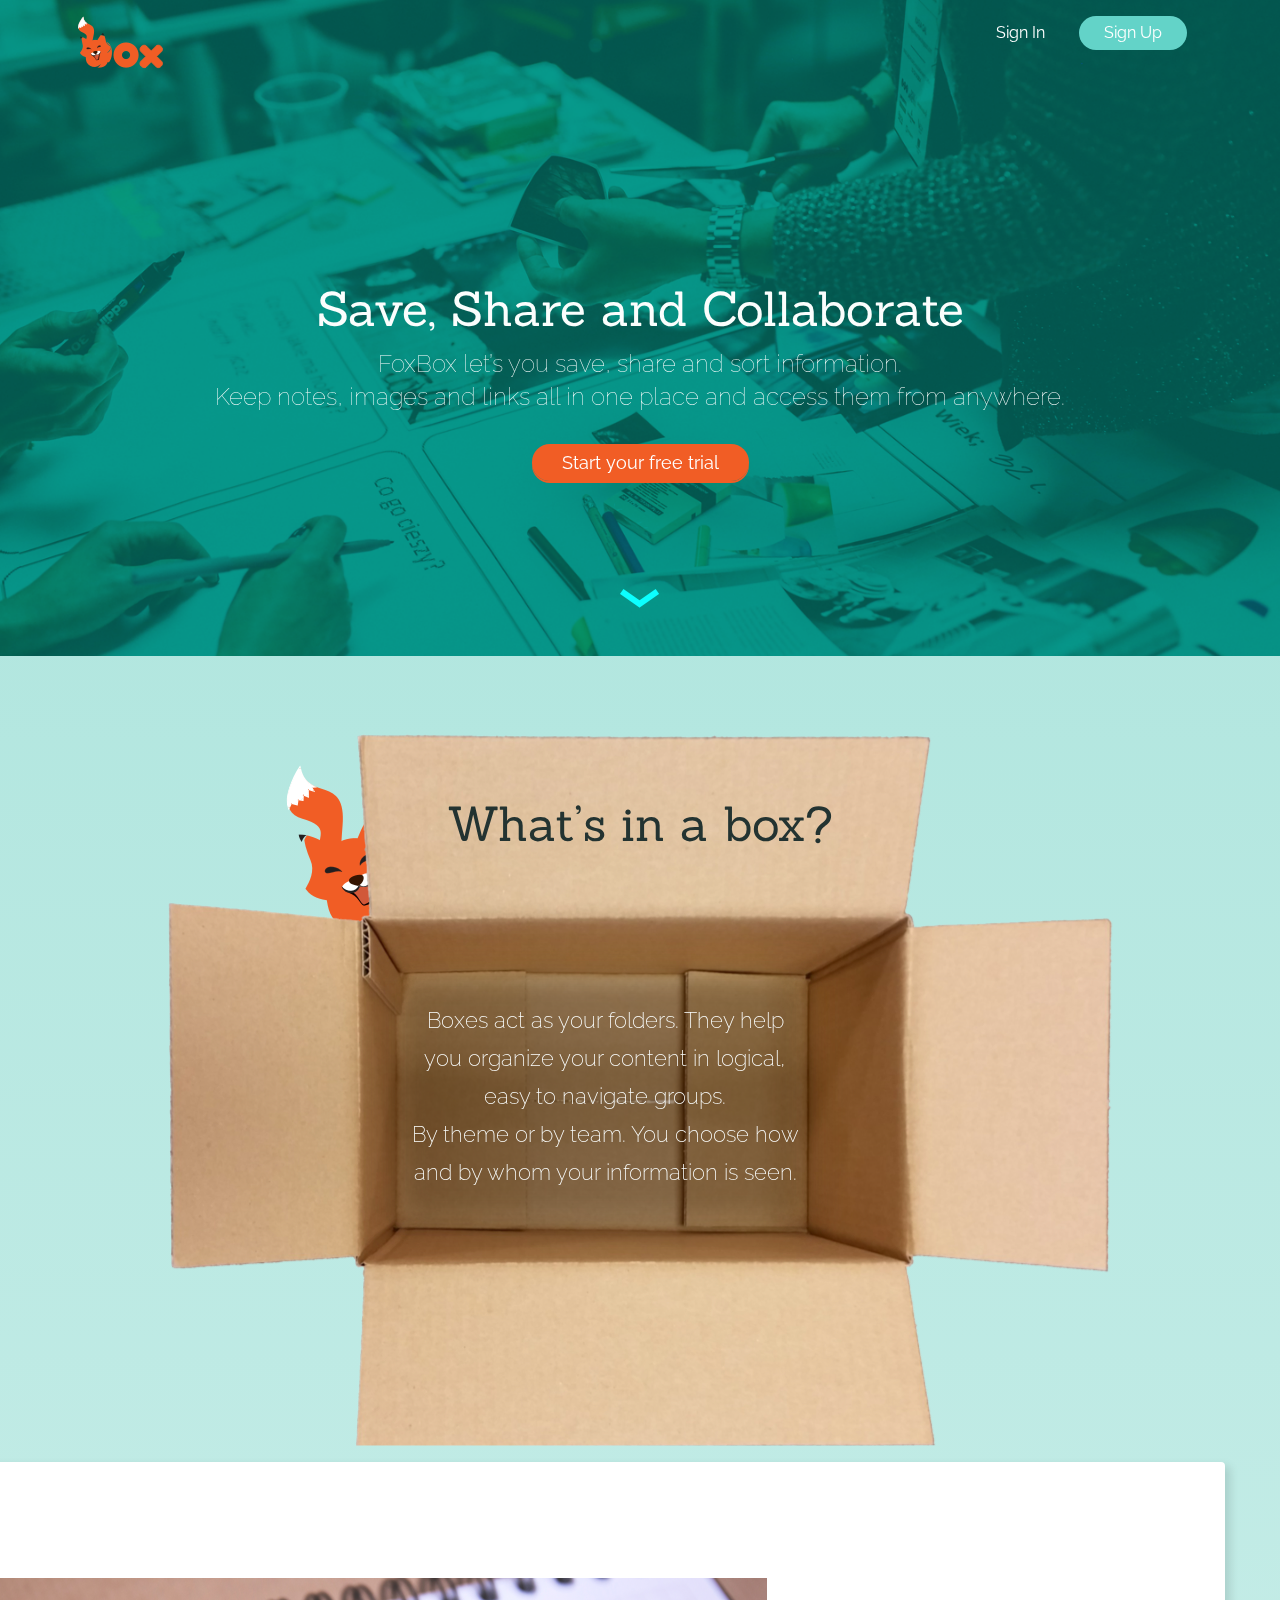
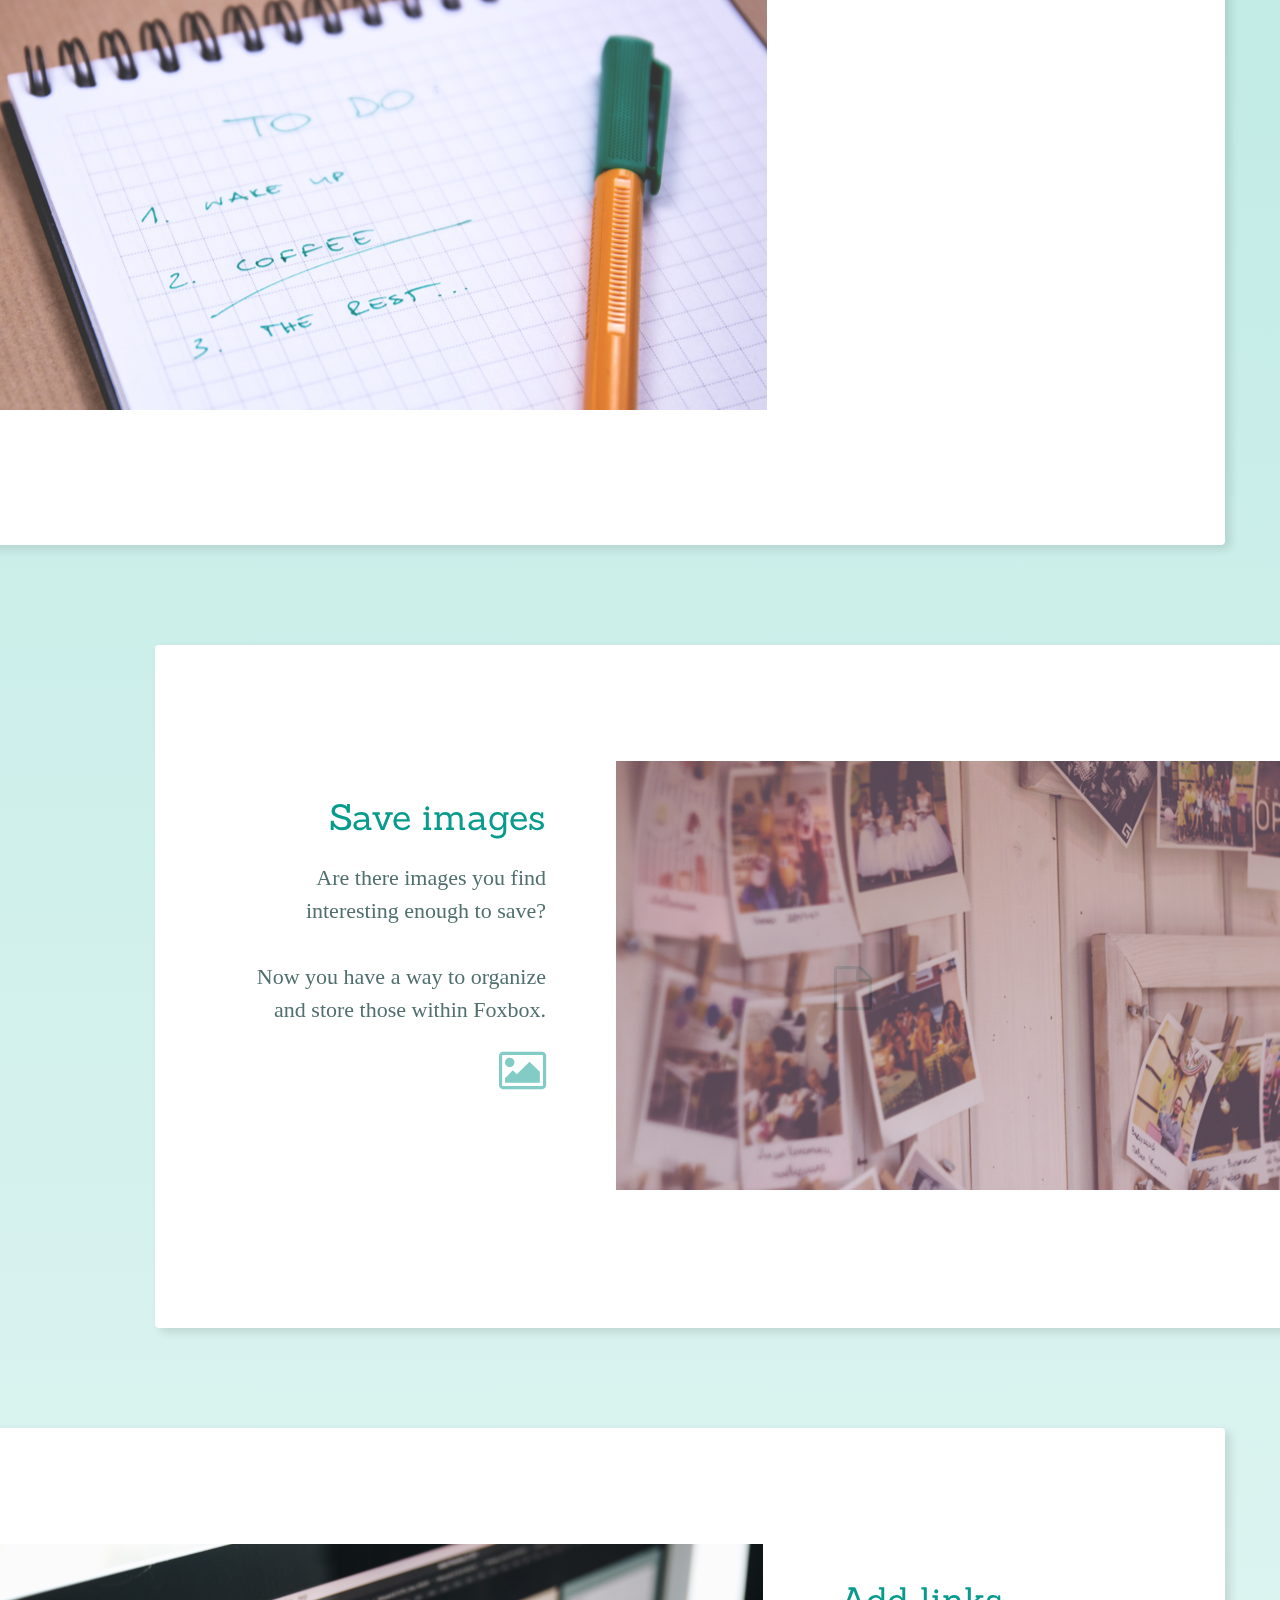
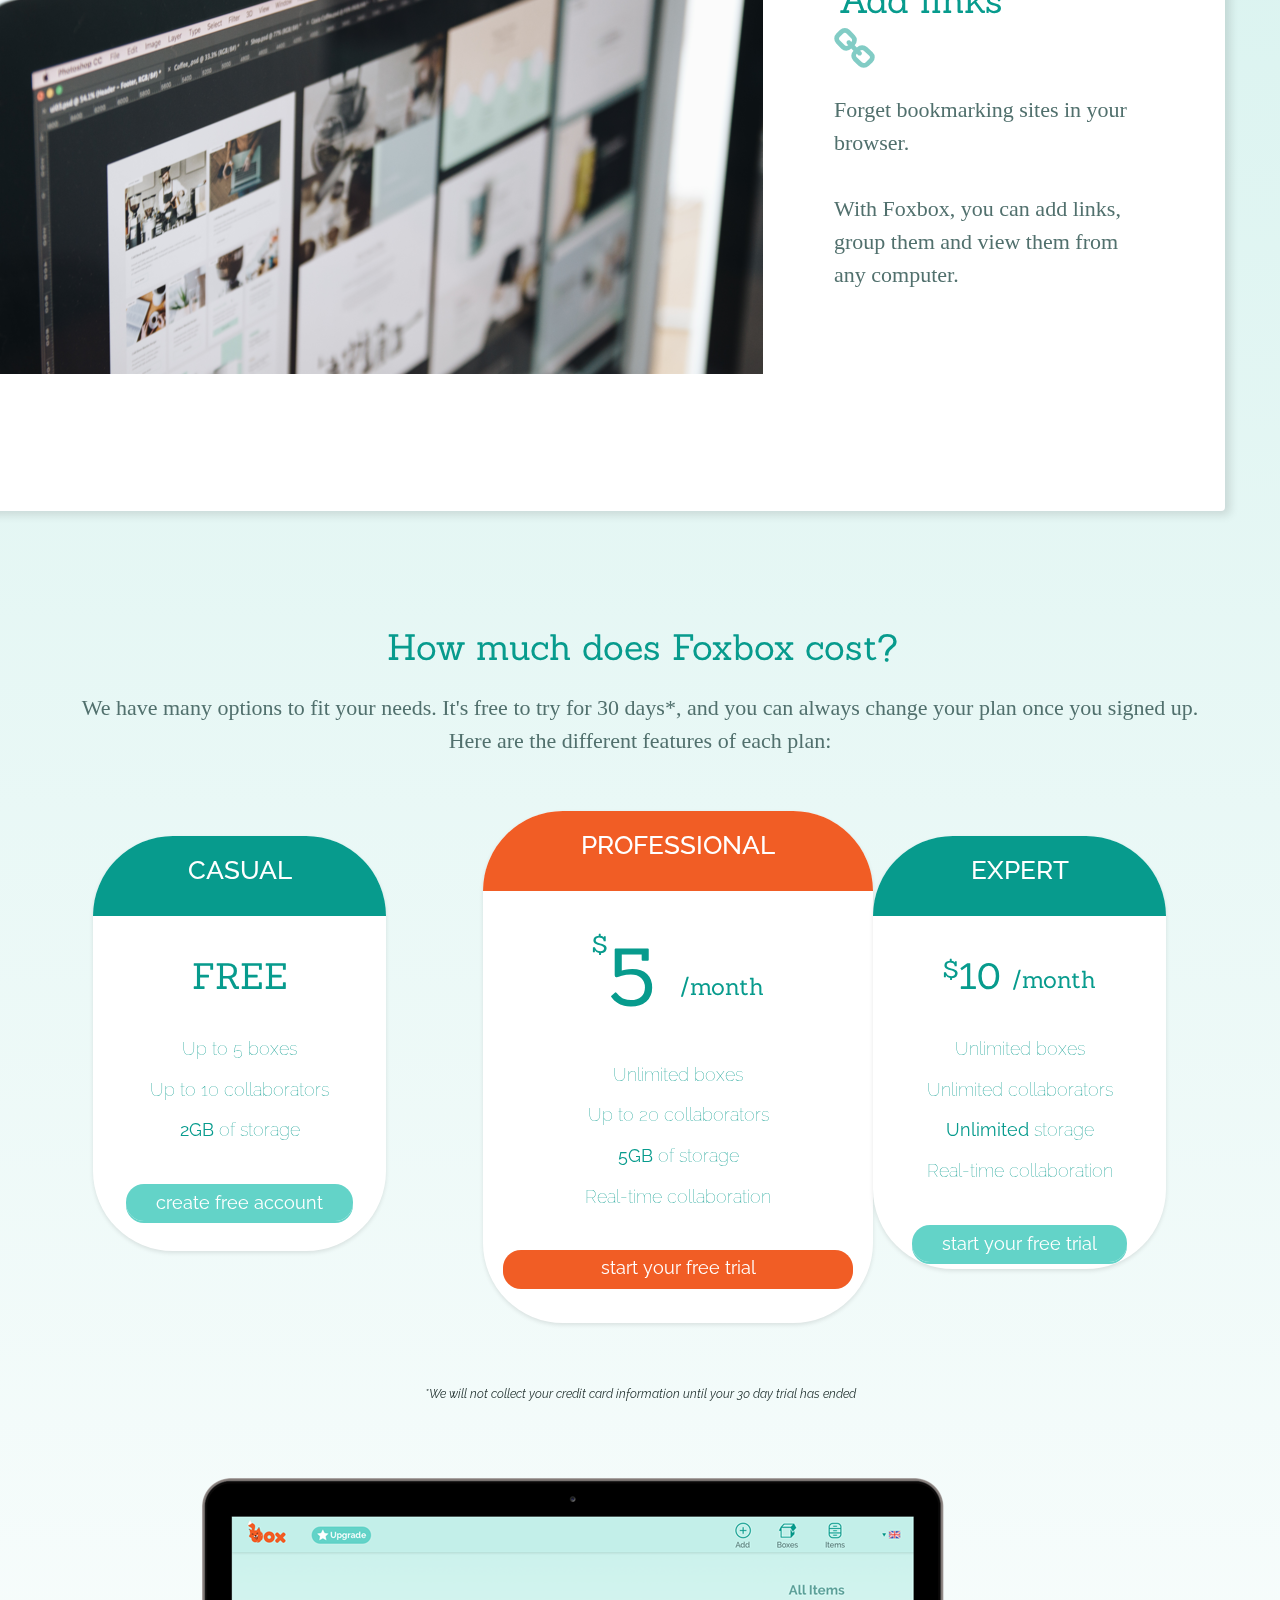
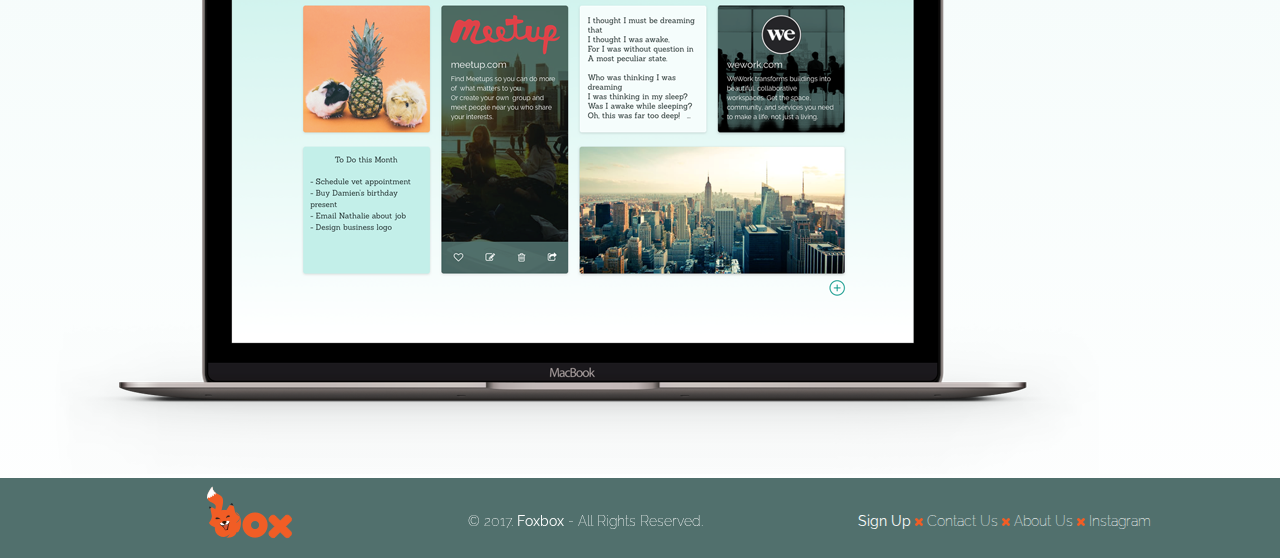
==== commit 3a3beb6d: "header fixed" ====
--- a/index.html
+++ b/index.html
@@ -37,7 +37,7 @@
 Keep notes, images and links all in one place and access them from anywhere.</p>
 <a href="signup.html" class="btn">Start your free trial</a>
      <!--<img src="images/hero-image.png" />-->
-     <img class="triangle-arrow" src="images/triangle-arrow.png"/>
+     <a href="#"><img class="triangle-arrow" src="images/triangle-arrow.png"/></a>
    </div>
  </header>
 
--- a/css/style.css
+++ b/css/style.css
@@ -6,7 +6,7 @@
   /*background-image: url('../images/hero-image.png') no-repeat top center;
   background: linear-gradient(#5CD4C2, #FFFFFF);*/
   background:linear-gradient(#A8E3DB,#fff);
-  background-size: cover;
+  margin: 0;
   }
 
 h4, h6{
@@ -37,8 +37,17 @@
     font-size: 22px ;
     font-weight: 300;
     line-height: 33px ;
-    font-family: Raleway-Light;
+    font-family: "Raleway-Light";
   }
+.note-txt{
+  font-family: "Sanchez";
+}
+.link-txt {
+  font-size: 20px;
+  color: #FFFFFF;
+  font-weight: 400;
+  text-decoration: none;
+}
   
  /* GRID */
  .container {
@@ -48,6 +57,52 @@
    padding-right: 15px;
    position: relative;
  }
+ .flex-container-left {
+   width:50%;
+   height:530px ;
+   margin-right: 0;
+   margin-left: 0;
+   margin-bottom: 0;
+   padding-left: 0;
+   padding-right: 0;
+   position: relative;
+   display: flex;
+   flex-flow: column wrap;
+   float: left;
+   column-count: 2;
+ }
+ .flex-container-right {
+   width: 50%;
+   height: 468px;
+   margin-right: 0;
+   margin-left: 0;
+   margin-bottom: 0;
+   padding-left: 0;
+   padding-right: 0;
+   position: relative;
+   display: inline;
+   flex-flow: row wrap;
+   float: ;
+   justify-content: space-between;
+ }
+ .flex-container-bottom {
+   width:100%;
+   margin-right: auto;
+   margin-left: auto;
+   margin-top: 0;
+   padding-left: 0;
+   padding-right: 0;
+   position: relative;
+   display: flex;
+   flex-flow: row wrap;
+ }
+ .masonery{
+   column-count: ;
+   margin-right: auto;
+   margin-left: auto;
+   padding-left: 0;
+   padding-right: 0;
+ }
  .container:before,
  .container:after {
    content: " ";
@@ -99,9 +154,8 @@
 
  /*Header*/
  header{
-  background:
-    url(../images/hero-image.png) no-repeat top center;
-    height:751px;
+  background: url(../images/hero-image.png) no-repeat top center;
+  background-size: cover;
   }
   header nav {
    padding:1em 0;
@@ -191,8 +245,9 @@
  }
  .fox-in-box p{
   padding-top:110px;
-  padding-left: 350px;
-  padding-right: 350px;
+  left: -35px;
+  margin: auto;
+  position: relative;
 }
  .fox-in-box h2{
   padding-top:100px;
@@ -254,7 +309,7 @@
 }
  .benefits i {
    color:#079B8D;
-   font-size:64px;
+   font-size:44px;
    margin:0;
    vertical-align: middle;
    opacity: 0.5;
@@ -277,21 +332,25 @@
    width: 263px;
    position: relative;
    margin-top: 25px;
+   margin-left: 15px;
+   margin-right: 15px;
    border-radius: 80px;
  }
   .box.middle {
    min-height: 497px;
    min-width: 360px;
    margin-top:0px;
+   margin-left: 15px;
+   margin-right: 15px;
  }
  .box.middle h4{
   background: #F15D25;
  }
  .box h4 {
    font-family: "Raleway", Helvetica, Arial, sans-serif;
-   font-weight: 600;
+   font-weight: 500;
    text-transform: uppercase;
-   font-size: 23px;
+   font-size: 26px;
    color: white;
    background: #079B8D;
    left:0;
@@ -299,7 +358,7 @@
    top:0;
    text-align: center;
    margin:0 -15px 40px;
-   padding:10px 0;
+   padding:20px 0 0px;
    border-radius: 80px 80px 0 0;
    height: 60px;
  }
@@ -399,13 +458,273 @@
      padding: .5em 0 2em 0em;
    }
  }
-
-
-
-
-
-
-
-
-
-
+/* DASHBOARD */
+ .dashboard {
+   background-image: linear-gradient(0deg, #FFFFFF 13%, #D0F6F0 100%)
+ }
+ .left-nav {
+   height: 75px;
+   width:100%;
+   background: #D0F6F0;
+   position: fixed;
+   box-shadow: 0 2px 5px 0 rgba(0,0,0,0.10);
+   z-index:1;
+   top:0px;
+   left: 0;
+ }
+ .left-nav .site-logo {
+   padding:7px 22px 17px;
+   display:block;
+   text-align: left;
+   float: left;
+ }
+ .left-nav .items {
+   padding:0 6%;
+   float: right;
+   margin: 14px 75px 12px 0;
+ }
+ .left-nav .items ul {
+   margin:0 ;
+   padding:0;
+   display: ;
+ }
+ .left-nav .items ul li {
+   list-style-type: none;
+   margin-bottom: 16px;
+   margin-right: 60px;
+   float: left;
+ }
+ .left-nav .items ul li a {
+   color:#51706D;
+   text-decoration: none;
+   font-weight: 100;
+   
+ }
+ .left-nav ul li img{
+  margin: 0;
+ }
+ .up-btn {
+   border-radius: 20px;
+   color:#FFFFFF;
+   font-weight: 400;
+   font-size: 18px;
+   text-decoration: none;
+   padding:6px 15px;
+   background: #63D3C8;
+   box-shadow: 0px 2px 0px 0px #63D3C8;
+   float: left;
+   display: inline;
+   margin-top: 14px;
+   margin-bottom: 14px;
+ }
+ 
+ /* LEFT NAVBAR SETTINGS */
+ .left-nav .settings {
+   position:absolute;
+   background:#;
+   width:100%;
+   bottom:0;
+   left:1150px;
+   right:0;
+   padding:10px 0;
+   float: right;
+ }
+.left-nav .settings img {
+   height:35px;
+   width:35px;
+   border-radius: 50%;
+   margin-left:10px;
+   display: block;
+ }
+  .left-nav .settings p {
+   color: #51706D;
+   display: inline-block;
+   vertical-align: top;
+   padding-top: 8px;
+   font-weight: 400;
+   margin:0 0 0 10px;
+ }
+  .left-nav .settings a {
+   color:#51706D;
+   text-decoration: none;
+   text-align: right;
+   float: ;
+   margin-right:10px;
+   margin-top:8px;
+   display: inline-block;
+ }
+ /*DASHBOARD CONTENT */
+ .content {
+   padding:6em 1% 1.5em;
+   float:;
+   width:98%;
+   position: relative;
+ }
+ .content .header {
+   margin:80px 1% 0px;
+   float: right;
+ }
+ .content .header h1 {
+   font-family: "Raleway", Helvetica, Arial, sans-serif;
+   font-weight: 400;
+   margin:0 0 30px;
+   font-size: 28px;
+   color: #61A39C;
+   line-height: 44px;
+   float: left;
+   display:inline-block;
+ }
+ .content .header > a {
+   float:right;
+ }
+ .content-item {
+   width:96%;
+   margin:0 2% 25px;
+ }
+ .item-box {
+   display:;
+   height:200px;
+   width:200px;
+   background: #FFFFFF;
+   box-shadow: 0px 1px 3px 0px rgba(0,0,0,0.40);
+   position: relative;
+   overflow: hidden;
+   padding:20px;
+   border-radius: 4px;
+   margin: auto;
+   align-self: stretch;
+ }
+ .item-box-vertical {
+   display:;
+   height:466px;
+   width:200px;
+   background: #FFFFFF;
+   box-shadow: 0px 1px 3px 0px rgba(0,0,0,0.40);
+   position: relative;
+   overflow: hidden;
+   padding:20px;
+   border-radius: 4px;
+   margin: auto;
+ }
+ .item-box-horizontal {
+   display:;
+   height:200px;
+   width:466px;
+   background: #FFFFFF;
+   box-shadow: 0px 1px 3px 0px rgba(0,0,0,0.40);
+   position: relative;
+   overflow: hidden;
+   padding:20px;
+   border-radius: 4px;
+   margin: auto;
+   align-self: stretch;
+ }
+/* Larger Mobile Devices */
+ @media (min-width:460px) {
+   .content {
+     padding:1.5em 1%;
+     float:;
+     width:100%;
+     position: relative;
+     margin: auto;
+   }
+   .content-item {
+     width:46%;
+     margin:0 2% 25px;
+     float:left;
+     display:block;
+   }
+ }
+/* Tablets */
+ @media (min-width:768px) {
+   .content {
+     padding:1.5em 5%;
+     float:;
+     width:100%;
+     position: relative;
+     margin: auto;
+   }
+   .content > .container {
+     width:700px;
+   }
+   .content-item {
+     width:31.33333%;
+     margin:0 1% 25px;
+   }
+ }
+/* Laptops and Desktops */
+ @media (min-width:992px) {
+   .content {
+     padding:1.5em 1%;
+     float:;
+     width:85%;
+     position: relative;
+     margin: auto;
+   }
+   .content > .container {
+     width:auto;
+   }
+   .content-item {
+     width:23%;
+     margin:0 1% 25px;
+   }
+ }
+/*Content items*/
+ .item-box > img, .item-box-horizontal > img {
+   position:absolute;
+   height:auto;
+   width:auto;
+   top:0;
+   left:0;
+   right:0;
+ }
+ .item-box h4 {
+   font-family: 'Sanchez', serif;
+   font-size: 16px;
+   line-height: 17px;
+   margin:0;
+   text-align: center;
+ }
+ .item-box h4 a, .item-box-vertical h4 a {
+   color: #fff;
+   text-decoration: none;
+   font-size: 22px;
+   font-family: "Raleway";
+   font-weight: 100;
+   text-align: left;
+   float: left;
+   margin:0 0 8px 0px;
+ }
+ .item-box p, {
+   font-size: 14px;
+   color: #333333;
+   line-height: 18px;
+   margin:8px 0 0;
+   float: right;
+ }
+#meetup{
+  background: #fff url('../images/park-group.png') no-repeat;
+  background-size: cover;
+}
+#wework{
+  background: #fff url('../images/office-group.png') no-repeat;
+  background-size: cover;
+}
+#meetup img, #wework img{
+  margin:auto;
+  margin-bottom: 1px;
+  height: 83px;
+  padding-top: 20px;
+  padding-bottom: 0;
+}
+#wework p, #meetup p{
+  color: #fff;
+  size: 13px;
+  font-weight: 300;
+  float: left;
+}
+
+
+
+
+
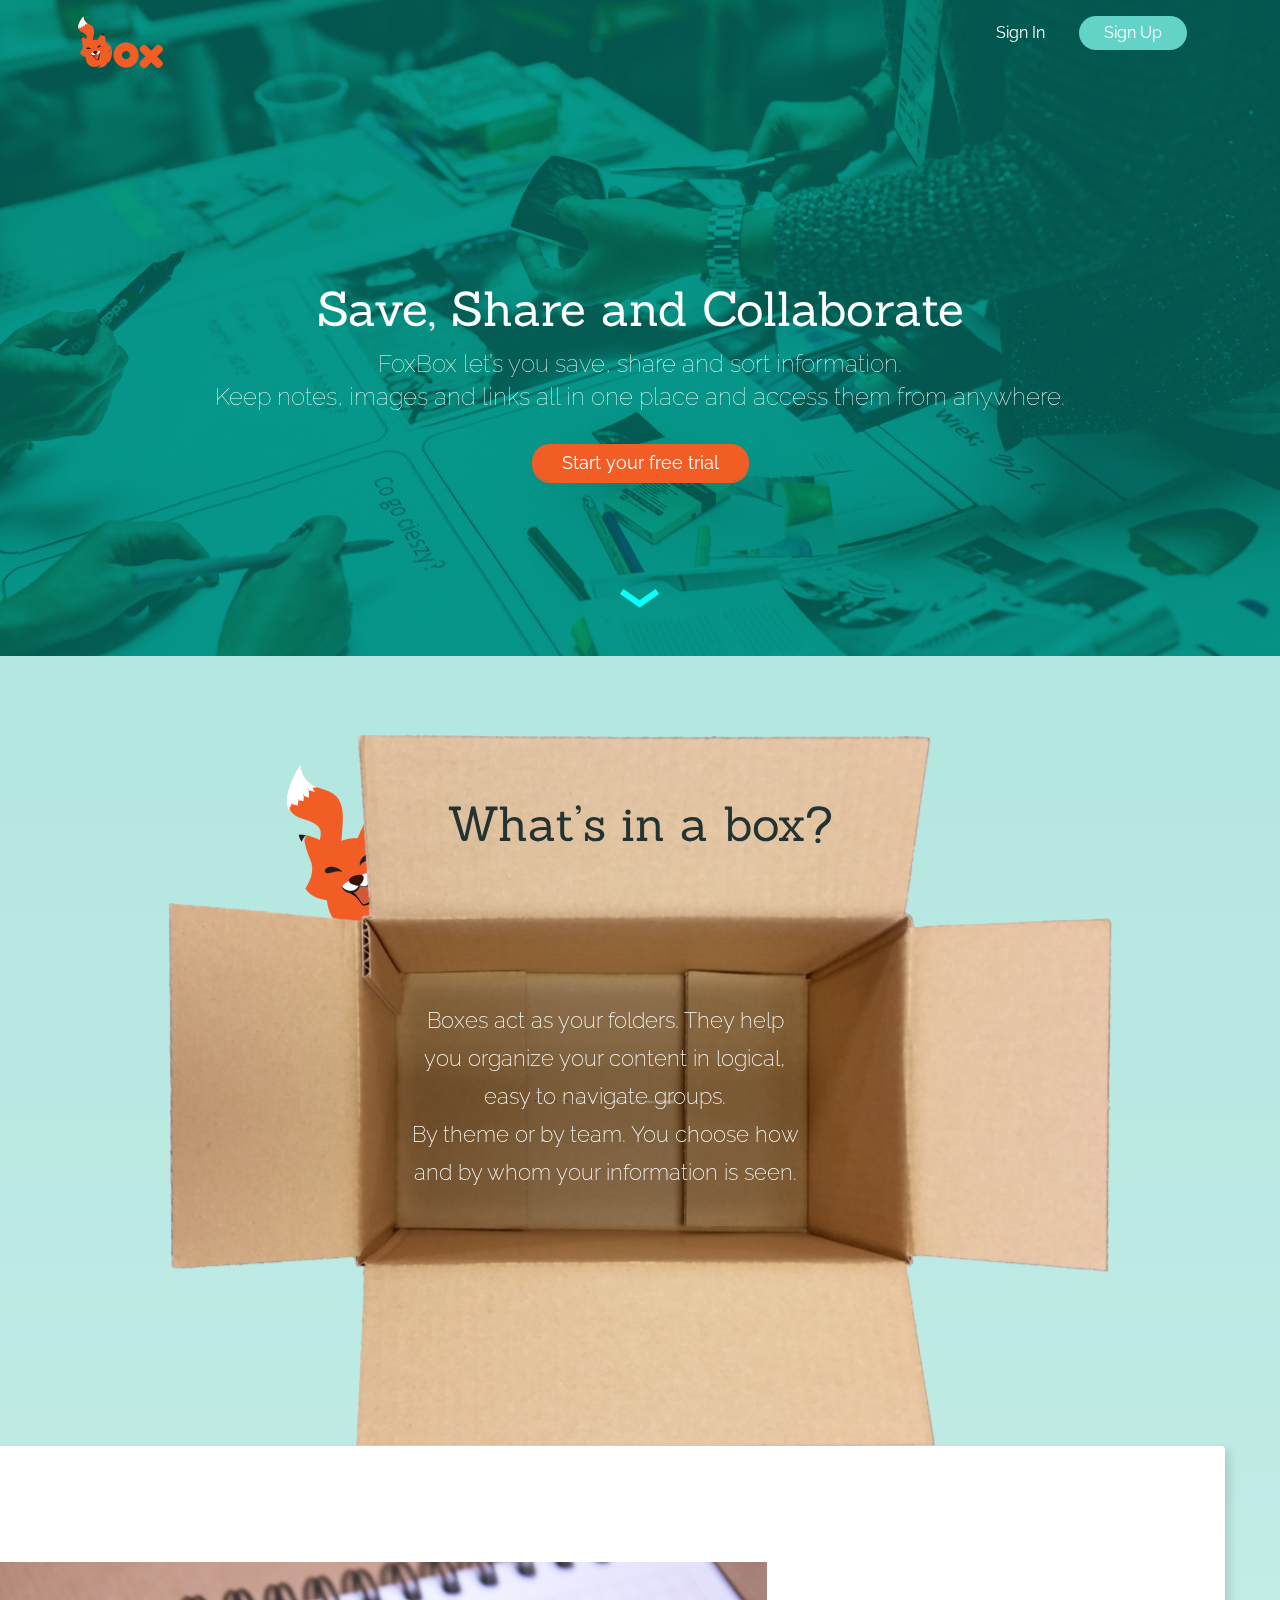
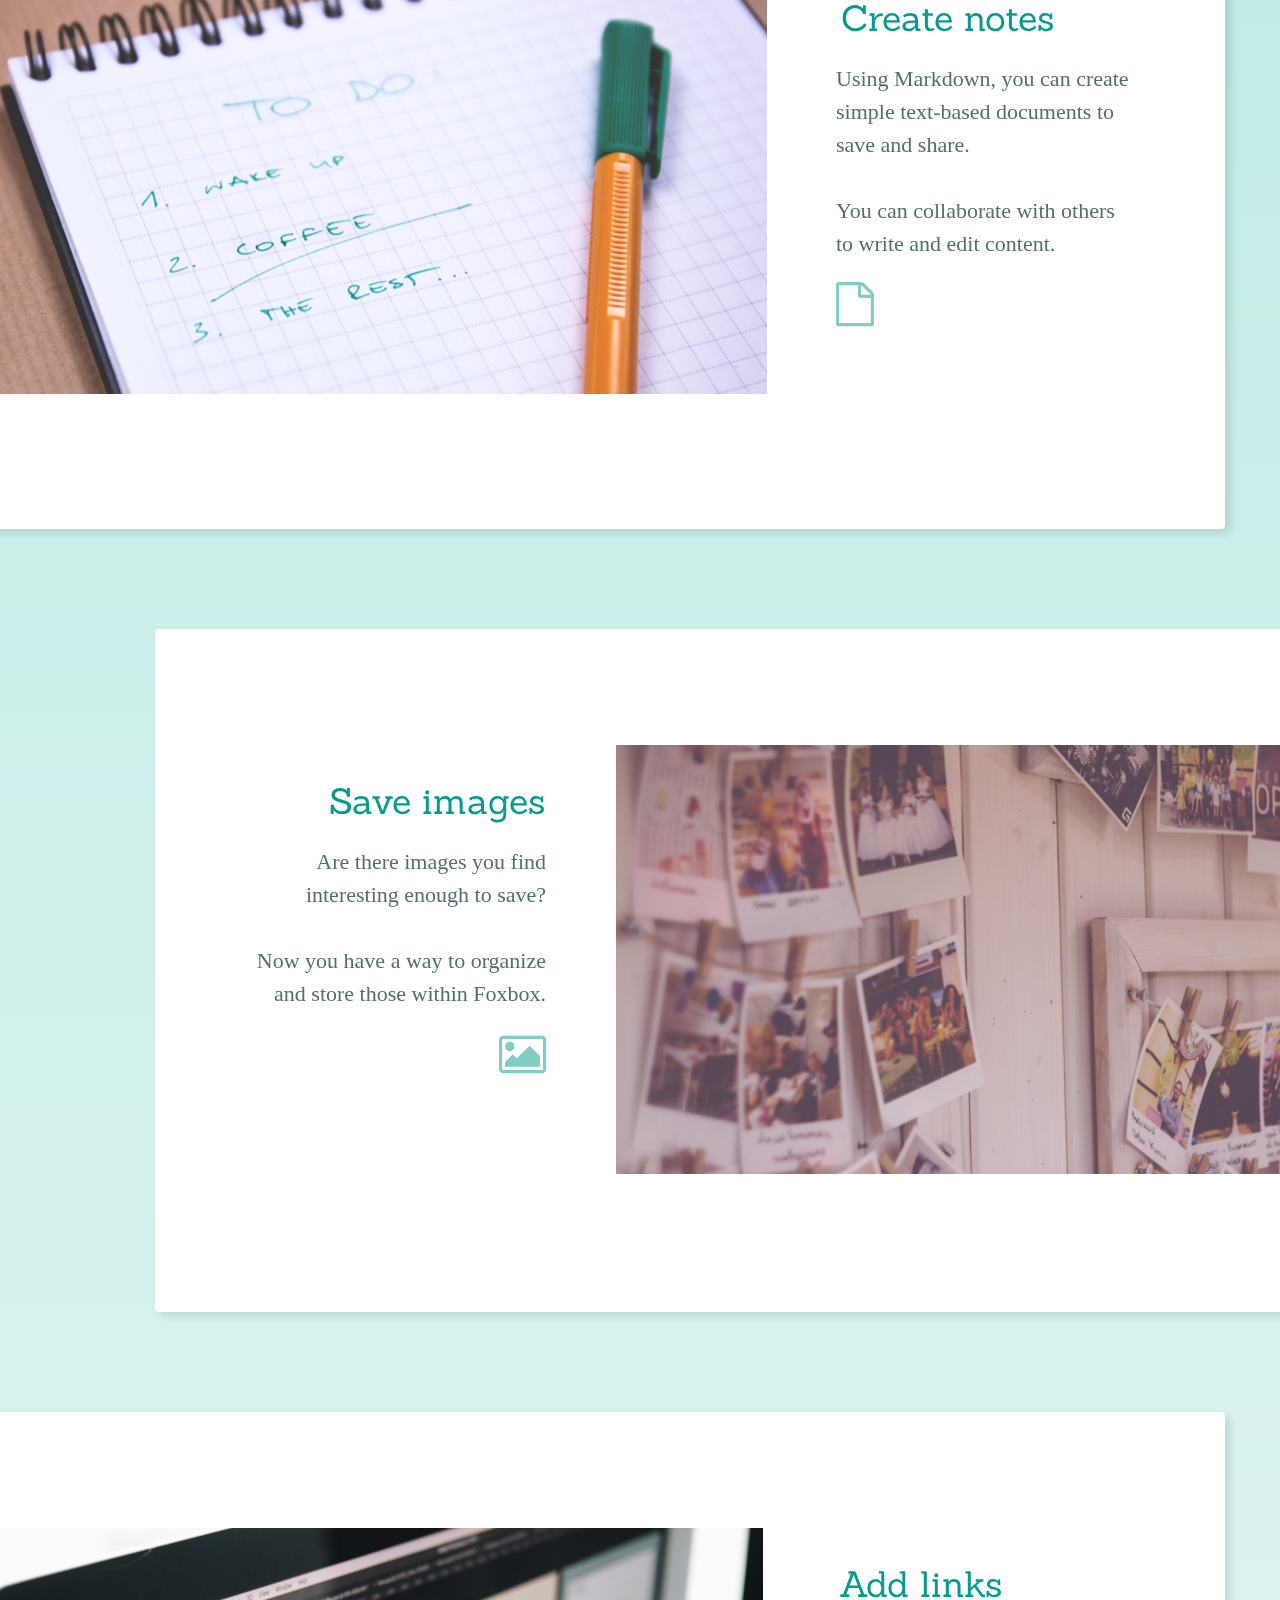
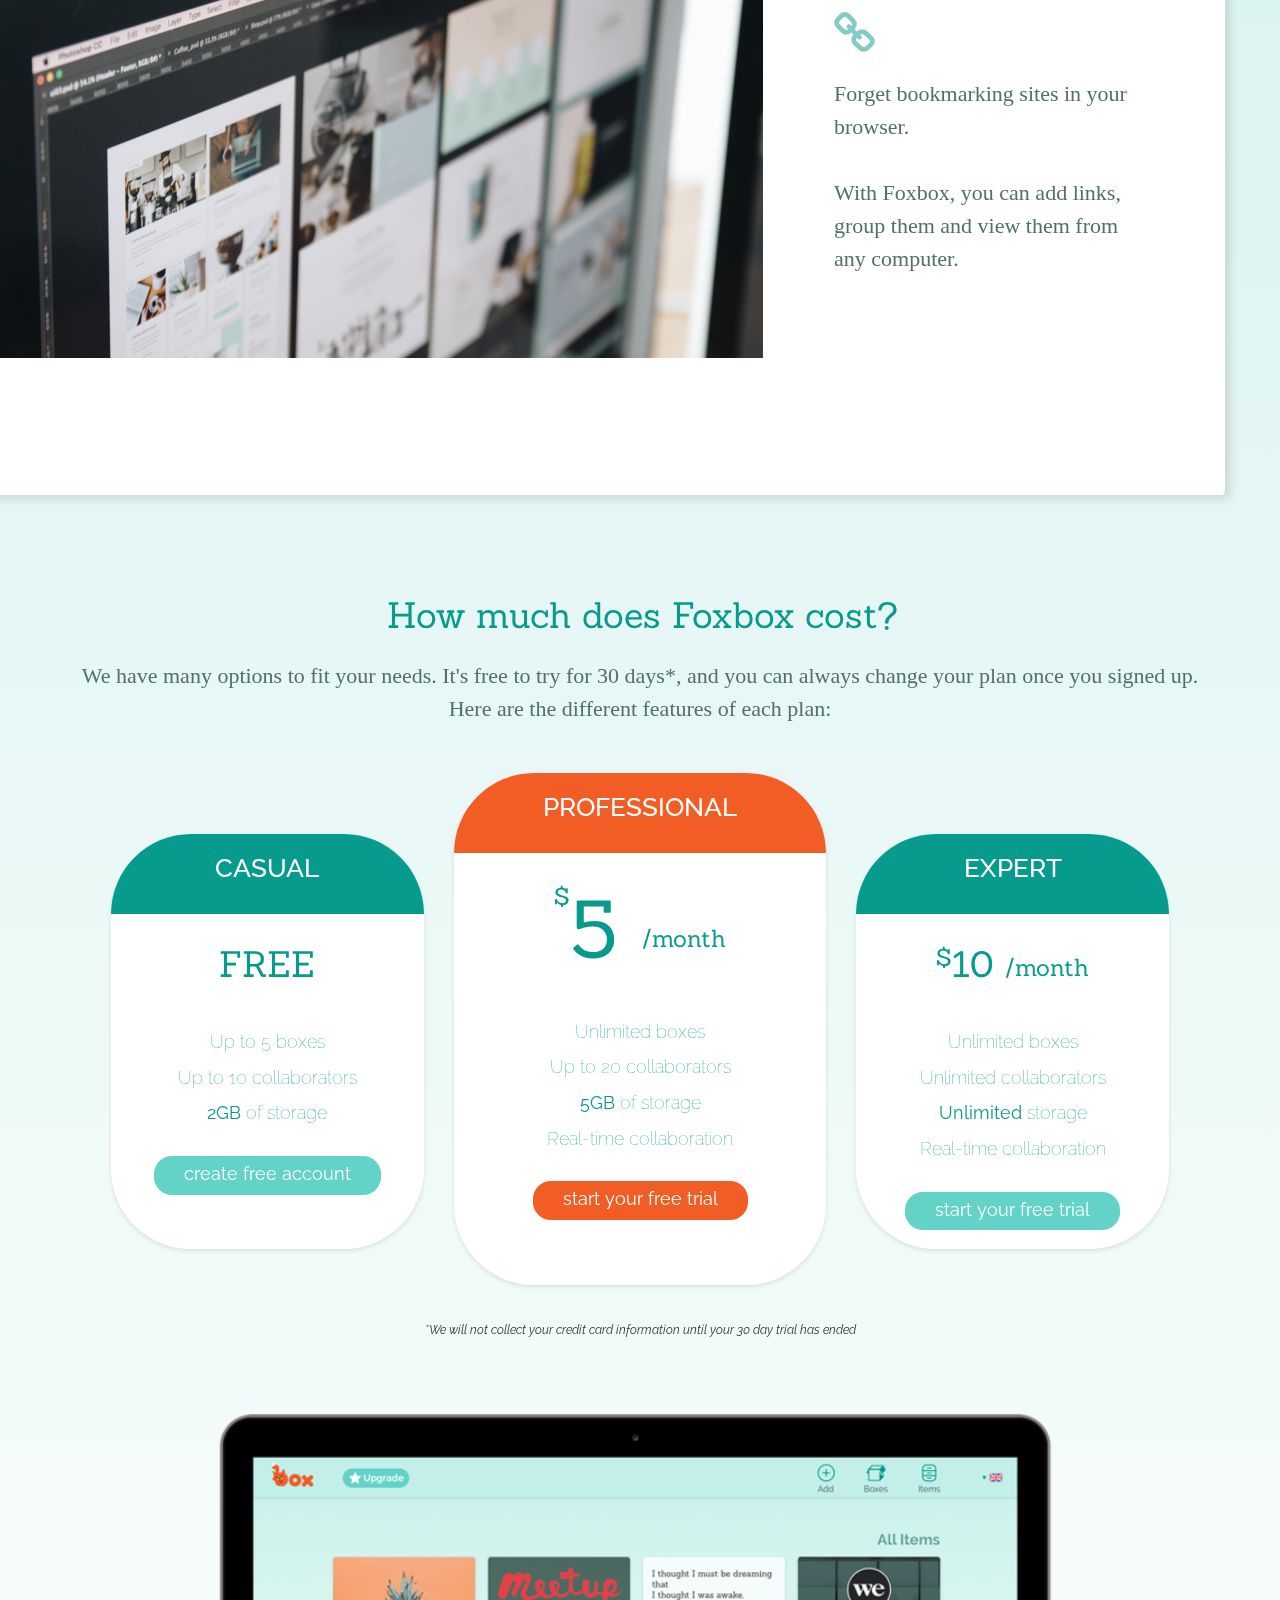
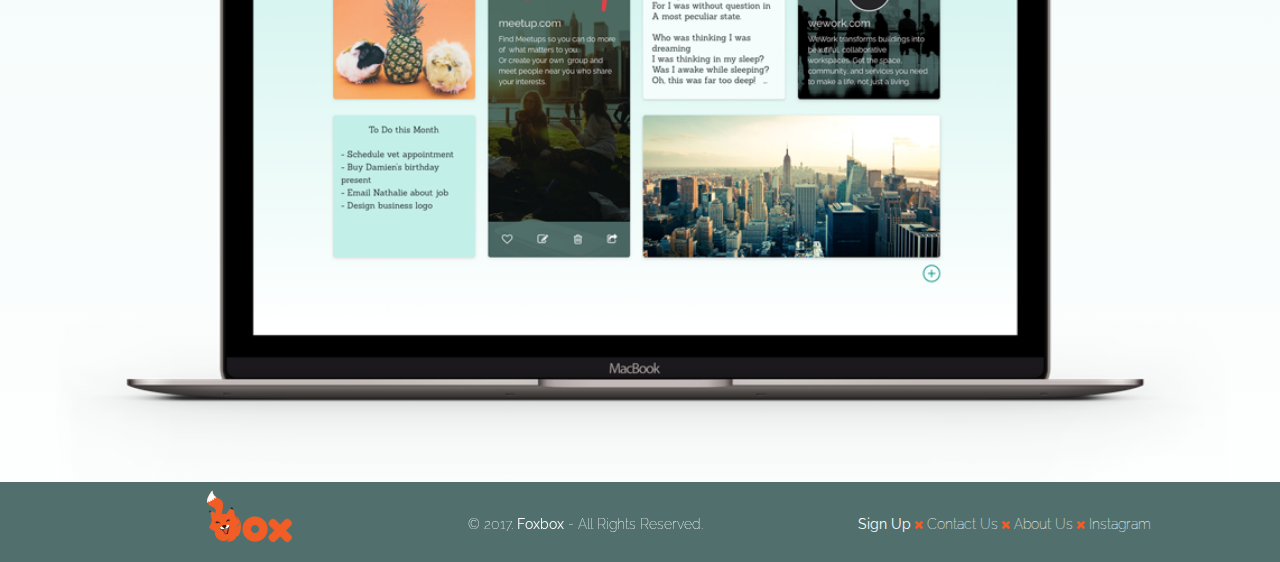
==== commit de8fdf06: "fixed pricing, took benefits out of li, centerd mockup, made arrow btn functional" ====
--- a/index.html
+++ b/index.html
@@ -37,14 +37,14 @@
 Keep notes, images and links all in one place and access them from anywhere.</p>
 <a href="signup.html" class="btn">Start your free trial</a>
      <!--<img src="images/hero-image.png" />-->
-     <a href="#"><img class="triangle-arrow" src="images/triangle-arrow.png"/></a>
+     <a href="#jump"><img class="triangle-arrow" src="images/triangle-arrow.png"/></a>
    </div>
  </header>
 
   <main role="main"> 
   
   <!--what's a box-->
-  <section class="fox-in-box">
+  <section class="fox-in-box" id="jump">
   <div class="container">
   <h2>What’s in a box?</h2>
   <p class="box-txt">Boxes act as your folders. They help you organize your content in logical, easy to navigate groups. <br/>
@@ -57,18 +57,17 @@
    
    <!-- Benefits -->
     <section class="benefits">
-   <ul class="container">
-   <li>
+   <div class="container">
+   
    <div class= "feature-box">
    <img class="feature-image" src= "images/notes.png" />
-   <div class="feature-txt">
+   <div class="feature-txt-top">
    <h3>Create notes</h3>
          <p class="feat-txt">Using Markdown, you can create simple text-based documents to save and share.<br/><br/> You can collaborate with others to write and edit content.</p>
          <i class="fa fa-file-o" aria-hidden="true"></i>
          </div>
          </div>
-       </li>
-       <li>
+      
        <div class= "feature-box-right">
        <div class="feature-txt-right">
          <h3>Save images</h3>
@@ -77,8 +76,7 @@
          </div>
          <img class="feature-image-right" src= "images/stringed-pictures.png" />
          </div>
-       </li>
-       <li>
+       
        <div class= "feature-box">
    <img class="feature-image" src= "images/macbook-desktop.png" />
    <div class="feature-txt">
@@ -87,8 +85,8 @@
          <p class="feat-txt">Forget bookmarking sites in your browser.<br/> <br/>With Foxbox, you can add links, group them and view them from any computer.</p>
          </div>
          </div>
-       </li>
-     </ul>
+       
+     </div>
    </section>
  </main>
 
@@ -98,21 +96,19 @@
      <h3>How much does Foxbox cost?</h3>
      <p class="feat-txt">We have many options to fit your needs. It's free to try for 30 days*, and you can always change your plan once you signed up. <br/>Here are the different features of each plan:</p>
    </div>
-   <ul class="container">
-     <li class="one-third">
-       <div class="box">
-         <h4>Casual</h4>
-         <h5>FREE</h5>
+   <ul class="flex-container">
+     <li class="box">
+           <h4>Casual</h4>
+           <h5>FREE</h5>
          <ul>
            <li>Up to 5 boxes</li>
            <li>Up to 10 collaborators</li>
            <li><strong>2GB</strong> of storage</li>
          </ul>
          <a href="signup.html" class="grn-btn">create free account</a>
-       </div>
-     </li>
-     <li class="one-third">
-      <div class="box middle">
+         </li>
+         
+     <li class="box middle">
         <h4>Professional</h4>
         <h5><span>$</span>5 <span class="month">/month</span></h5>
         <ul>
@@ -122,10 +118,9 @@
           <li>Real-time collaboration</li>
         </ul>
         <a href="signup.html" class="btn">start your free trial</a>
-      </div>
     </li>
-    <li class="one-third">
-      <div class="box">
+
+    <li class="box">
         <h4>Expert</h4>
         <h5><span>$</span>10 <span class="month">/month</span></h5>
         <ul>
@@ -135,19 +130,16 @@
           <li>Real-time collaboration</li>
         </ul>
         <a href="signup.html" class="grn-btn">start your free trial</a>
-      </div>
     </li>
     </ul>
-   </ul>
+   
 
     <div class="container">
    <p class="small">*We will not collect your credit card information until your 30 day trial has ended</p>
 </div>
  </section>
  
- <div class="container" class="mockup">
-<img src= "images/macbook-mockup-foxbox.png" />
-</div>
+<img src= "images/macbook-mockup-foxbox.png" class="container" id="mockup"/>
  
  <!-- temporary homework code
  <h2>What are you waiting for!?</h2>
--- a/css/style.css
+++ b/css/style.css
@@ -57,6 +57,16 @@
    padding-right: 15px;
    position: relative;
  }
+ .flex-container{
+   display:flex;
+   flex-flow: row ;
+   align-items: center;
+   height: 500px;
+   width:85%;
+   position:relative;
+   min-height: 1px;
+   margin:0 2% 20px;
+ }
  .flex-container-left {
    width:50%;
    height:530px ;
@@ -111,7 +121,7 @@
  .container:after {
    clear: both;
  }
- .one-half, .one-third, .one-fourth {
+ .one-half, .one-third, .one-fourth  {
    width:96%;
    float:left;
    position:relative;
@@ -139,7 +149,7 @@
    .one-fourth {
      width:21%;
    }
- }
+   
  @media (min-width: 1200px) {
    .container {
      width: 1170px;
@@ -158,7 +168,7 @@
   background-size: cover;
   }
   header nav {
-   padding:1em 0;
+  padding:1em 0;
  }
  header nav ul {
    display:inline;
@@ -291,6 +301,13 @@
   float: right;
   position: absolute;
 }
+.feature-txt-top{
+  float: right;
+  width: 294px;
+  margin-right: 95px;
+  text-align: left;
+  padding: 116px 0;
+}
 .feature-txt-right{
   float: left;
   width: 294px;
@@ -329,19 +346,23 @@
    background: #FFFFFF;
    box-shadow: 0px 2px 4px 0px rgba(0,0,0,0.10);
    min-height: 400px;
-   width: 263px;
+   width: 20%;
    position: relative;
    margin-top: 25px;
    margin-left: 15px;
    margin-right: 15px;
    border-radius: 80px;
+   align-self: center;
+   flex: 1 1 33%;
  }
   .box.middle {
    min-height: 497px;
-   min-width: 360px;
+   min-width: 20%;
    margin-top:0px;
    margin-left: 15px;
    margin-right: 15px;
+   align-self: center;
+   flex: 1 1 40%
  }
  .box.middle h4{
   background: #F15D25;
@@ -357,7 +378,7 @@
    right:0;
    top:0;
    text-align: center;
-   margin:0 -15px 40px;
+   margin:0 -15px 30px;
    padding:20px 0 0px;
    border-radius: 80px 80px 0 0;
    height: 60px;
@@ -366,10 +387,10 @@
   font-size: 80px;
   }
  .box h5 {
-  font-family: sanchez;
+   font-family: sanchez;
    font-size:36px;
    font-weight: normal;
-   margin:40px 0 10px;
+   margin:0;
    color:#079B8D;
  }
   .box h5 span {
@@ -385,14 +406,18 @@
  .box ul li {
    color: #079B8D;
    font-size:18px;
-   margin-bottom:20px;
+   margin-top:15px;
    font-weight: 100;
  }
  .box .btn {
-   position:absolute;
    bottom:36px;
    left:20px;
    right:20px;
+   margin: auto;
+   display: inline-block;
+ }
+ .box .grn-btn{
+  display: inline-block;
  }
  .small {
    font-size: 12px;
@@ -402,9 +427,11 @@
  }
 
 /*mockup*/
-.mockup{
+#mockup{
   bottom: 0;
-
+  margin: 0 auto;
+  display: block;
+  text-align: center;
 }
 
 /*FOOTER*/
@@ -417,6 +444,7 @@
    position: relative;
    overflow: hidden;
    z-index: 0;
+   margin:0;
  }
  footer p, footer nav ul {
    font-size:14px;
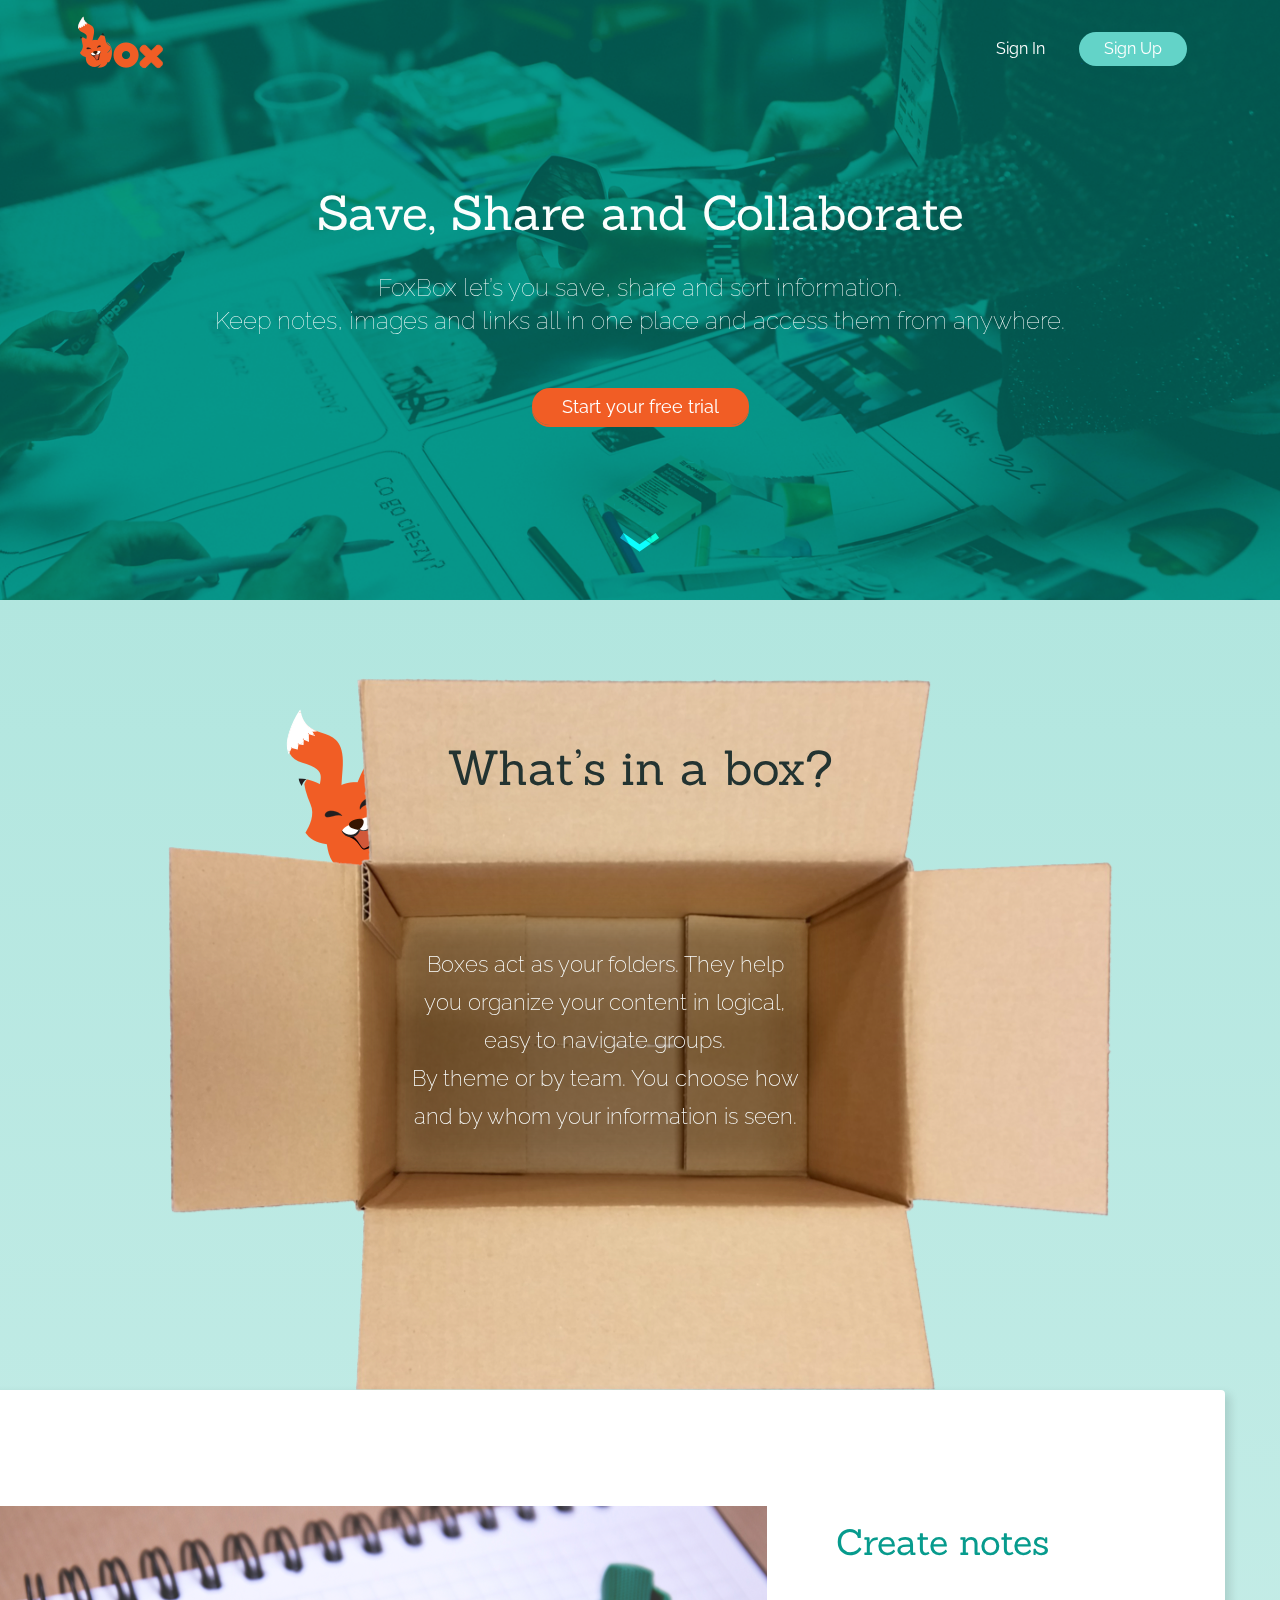
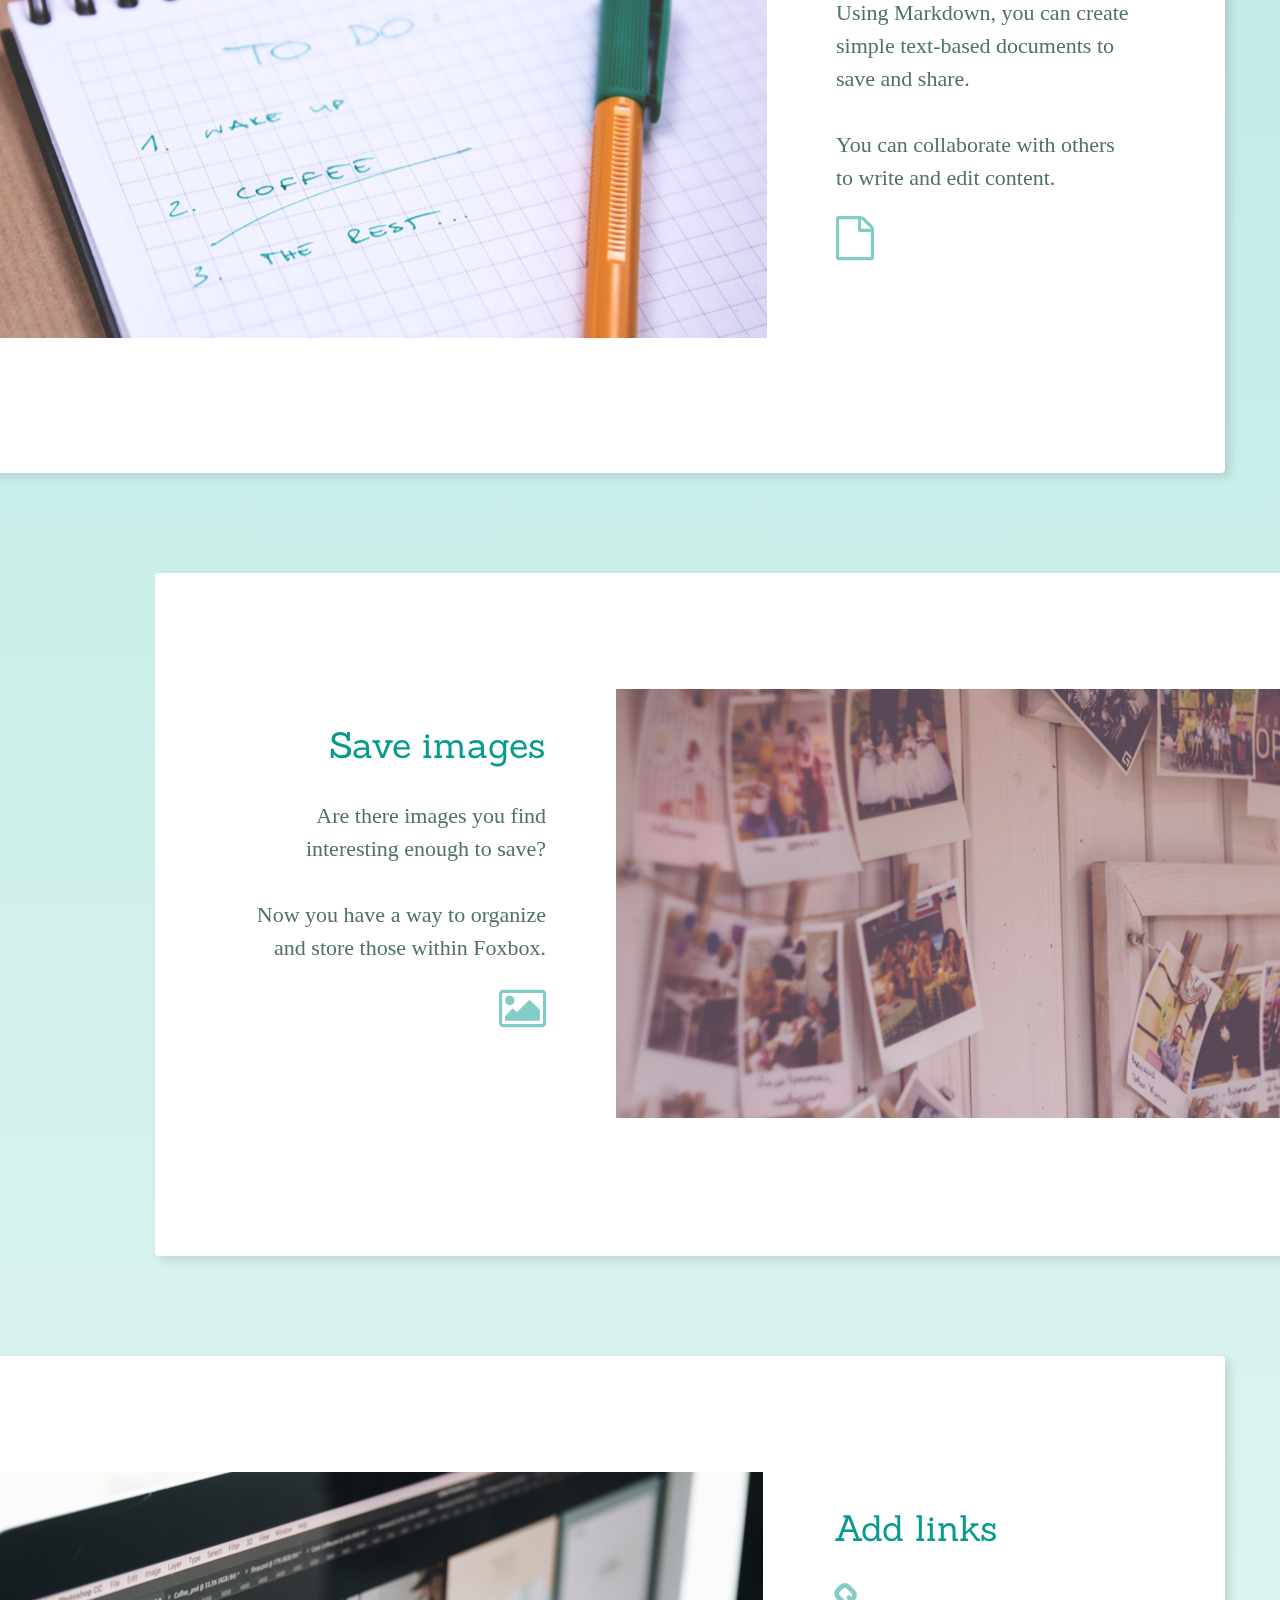
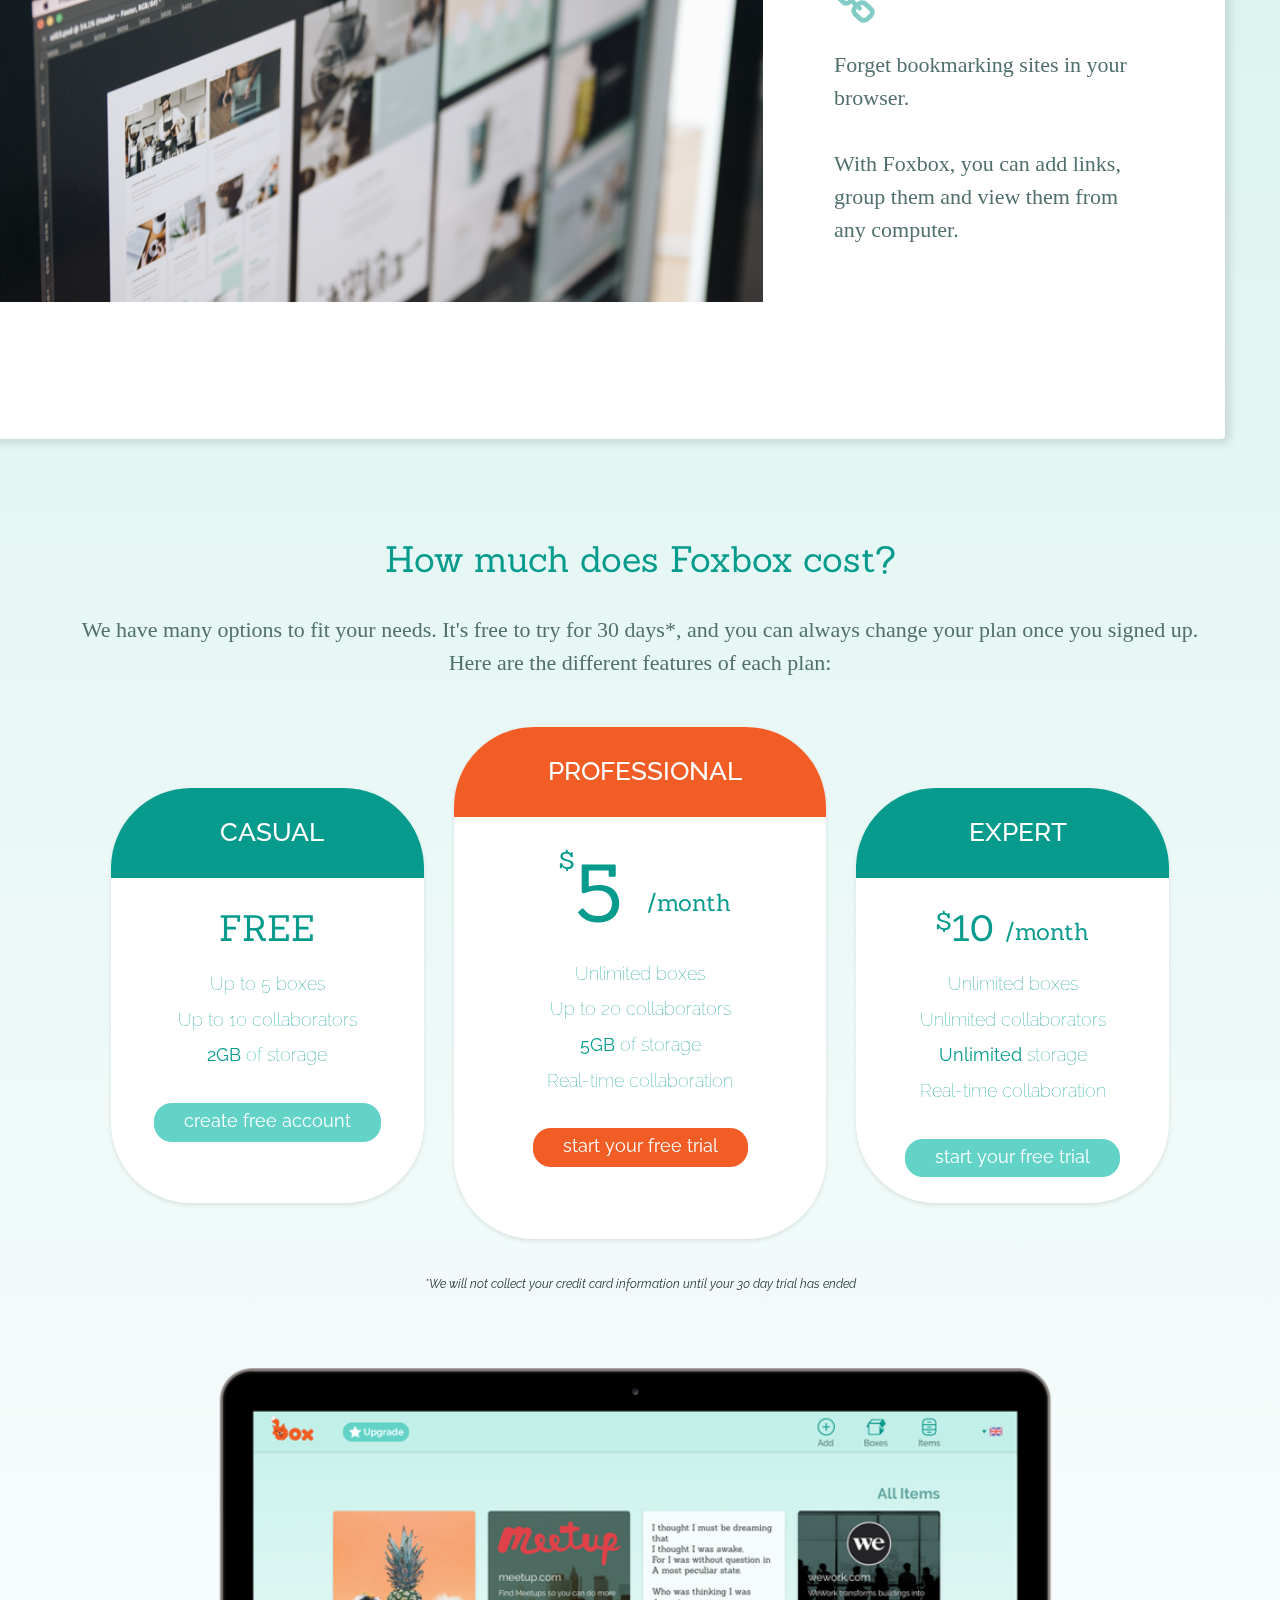
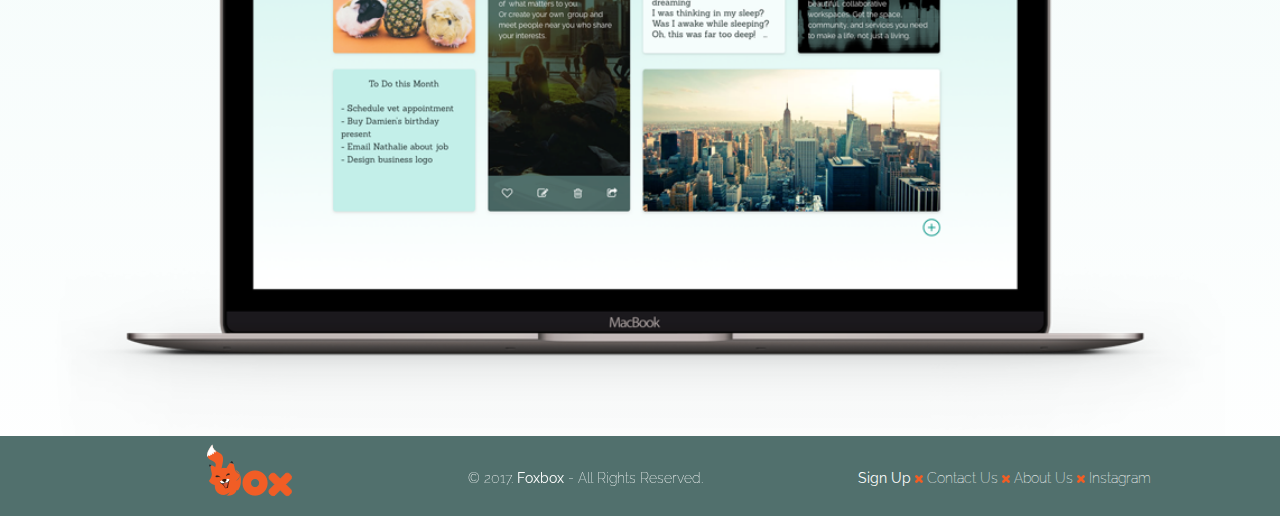
==== commit 0f8b9f3d: "debugging and notes img link pages added" ====
--- a/index.html
+++ b/index.html
@@ -21,10 +21,10 @@
  <!--Hero-->
  <header>
  <nav class="container">
- <div class="one-half">
+ <div class="half-hero">
  <a href="index.html" class="site-logo"><img src="images/logo.png"  alt="Foxbox"/></a>
      </div>
-     <div class= "one-half">
+     <div class= "half-hero">
      <ul>
      <li><a href="signin.html">Sign In</a></li>
          <li class="btn-outline"><a href="signup.html">Sign Up</a></li>
@@ -35,7 +35,7 @@
      <h1 class="animated fadeIn">Save, Share and Collaborate</h1>
      <p>FoxBox let’s you save, share and sort information.<br/>
 Keep notes, images and links all in one place and access them from anywhere.</p>
-<a href="signup.html" class="btn">Start your free trial</a>
+<a href="dashboard.html" class="btn">Start your free trial</a>
      <!--<img src="images/hero-image.png" />-->
      <a href="#jump"><img class="triangle-arrow" src="images/triangle-arrow.png"/></a>
    </div>
--- a/css/style.css
+++ b/css/style.css
@@ -1,20 +1,24 @@
-html, body  {
+html,
+body {
   overflow-x: hidden;
 }
-body{
-  font-family: "Raleway", Helvetica, Arial, sans-serif;
+body {
   /*background-image: url('../images/hero-image.png') no-repeat top center;
   background: linear-gradient(#5CD4C2, #FFFFFF);*/
-  background:linear-gradient(#A8E3DB,#fff);
+  background: linear-gradient(#A8E3DB,#FFF) no-repeat;
+  font-family: 'Raleway', Helvetica, Arial, sans-serif;
   margin: 0;
-  }
-
-h4, h6{
-  font-family: "Raleway", Helvetica, Arial, sans-serif;
-}
-
-h1, h2, h3 {
-  font-family: "Sanchez", serif;
+}
+
+h4,
+h6 {
+  font-family: 'Raleway', Helvetica, Arial, sans-serif;
+}
+
+h1,
+h2,
+h3 {
+  font-family: 'Sanchez', serif;
 }
 
 h2 {
@@ -25,734 +29,921 @@
 }
 
 h3 {
-  color:#079B8D;
+  color: #079B8D;
   font-size: 36px;
   font-weight: normal;
-  margin-bottom: 5px;
-  margin-left: 5px;
-}
-
-.feat-txt{
-    color: #51706D;
-    font-size: 22px ;
-    font-weight: 300;
-    line-height: 33px ;
-    font-family: "Raleway-Light";
-  }
-.note-txt{
-  font-family: "Sanchez";
+  margin-bottom: 32px;
+}
+
+.feat-txt {
+  color: #51706D;
+  font-family: 'Raleway-Light';
+  font-size: 22px ;
+  font-weight: 300;
+  line-height: 33px ;
+}
+.note-txt {
+  font-family: 'Sanchez';
 }
 .link-txt {
+  color: #FFF;
   font-size: 20px;
-  color: #FFFFFF;
   font-weight: 400;
   text-decoration: none;
 }
+
+
+/* GRID */
+.container {
+  margin-left: auto;
+  margin-right: auto;
+  padding-left: 15px;
+  padding-right: 15px;
+  position: relative;
+}
   
- /* GRID */
- .container {
-   margin-right: auto;
-   margin-left: auto;
-   padding-left: 15px;
-   padding-right: 15px;
-   position: relative;
- }
- .flex-container{
-   display:flex;
-   flex-flow: row ;
-   align-items: center;
-   height: 500px;
-   width:85%;
-   position:relative;
-   min-height: 1px;
-   margin:0 2% 20px;
- }
- .flex-container-left {
-   width:50%;
-   height:530px ;
-   margin-right: 0;
-   margin-left: 0;
-   margin-bottom: 0;
-   padding-left: 0;
-   padding-right: 0;
-   position: relative;
-   display: flex;
-   flex-flow: column wrap;
-   float: left;
-   column-count: 2;
- }
- .flex-container-right {
-   width: 50%;
-   height: 468px;
-   margin-right: 0;
-   margin-left: 0;
-   margin-bottom: 0;
-   padding-left: 0;
-   padding-right: 0;
-   position: relative;
-   display: inline;
-   flex-flow: row wrap;
-   float: ;
-   justify-content: space-between;
- }
- .flex-container-bottom {
-   width:100%;
-   margin-right: auto;
-   margin-left: auto;
-   margin-top: 0;
-   padding-left: 0;
-   padding-right: 0;
-   position: relative;
-   display: flex;
-   flex-flow: row wrap;
- }
- .masonery{
-   column-count: ;
-   margin-right: auto;
-   margin-left: auto;
-   padding-left: 0;
-   padding-right: 0;
- }
- .container:before,
- .container:after {
-   content: " ";
-   display: table;
- }
- .container:after {
-   clear: both;
- }
- .one-half, .one-third, .one-fourth  {
-   width:96%;
-   float:left;
-   position:relative;
-   min-height: 1px;
-   margin:0 2% 20px;
-}
-
- /*MEDIA*/
-
- @media (min-width: 768px) {
-   .container {
-     width: 750px;
-   }
- }
- @media (min-width: 992px) {
-   .container {
-     width: 970px;
-   }
-   .one-half {
-     width:46%;
-   }
-   .one-third {
-     width:29.33333%;
-   }
-   .one-fourth {
-     width:21%;
-   }
-   
- @media (min-width: 1200px) {
-   .container {
-     width: 1170px;
-   }
- }
- @media only screen and (min-device-width : 320px) and (max-device-width : 480px) {
+.flex-container {
+  align-items: center;
+  display: flex;
+  flex-flow: row ;
+  height: 500px;
+  margin: 0 2% 20px;
+  min-height: 1px;
+  position: relative;
+  width: 85%;
+}
+@media (max-width: 767px){
+  .flex-container {
+  flex-flow: column ;
+  height: 100%;
+}
+}
+.container:before,
+.container:after {
+  content: ' ';
+  display: table;
+}
+.container:after {
+  clear: both;
+}
+.one-half,
+.one-third,
+.one-fourth {
+  float: left;
+  margin: 0 2% 20px;
+  min-height: 1px;
+  position: relative;
+  width: 96%;
+}
+.half-hero{
+  float: left;
+  margin: 0 2% 20px;
+  min-height: 1px;
+  position: relative;
+  width: 46%;
+}
+@media (max-width: 599px){
+.half-hero{
+  float: left;
+  margin: 0 2% 20px;
+  min-height: 1px;
+  width: 85%;
+}
+}
+/*MEDIA*/
+
+@media (min-width: 768px) {
+  .container {
+    width: 750px;
+  }
+}
+
+@media (min-width: 992px) {
+  .container {
+    width: 970px;
+  }
+  .one-half {
+    width: 46%;
+  }
+  .one-third {
+    width: 29.33333%;
+  }
+  .one-fourth {
+    width: 21%;
+  }
+}
+
+@media (min-width: 1200px) {
+  .container {
+    width: 1170px;
+  }
+}
+
+@media only screen and (min-device-width : 320px) and (max-device-width : 480px) {
   .container {
     width: 315px;
   }
 }
 
 
- /*Header*/
- header{
+/*Header*/
+header {
   background: url(../images/hero-image.png) no-repeat top center;
   background-size: cover;
-  }
-  header nav {
-  padding:1em 0;
- }
- header nav ul {
-   display:inline;
-   text-align: right;
-   float:right;
-   margin:0;
- }
- header nav ul > li {
-   list-style-type: none;
-   display: inline-block;
-   margin:0 15px;
- }
+}
+header nav {
+  padding: 1em 0;
+}
+header nav ul {
+  display: inline;
+  float: right;
+  text-align: right;
+}
+header nav ul > li {
+  display: inline-block;
+  list-style-type: none;
+  margin: 0 15px;
+}
 header nav ul > li.btn-outline {
-   padding:8px 25px;
-   border:0px solid #63D3C8;
-   border-radius: 18px;
-   background:#63D3C8;
- }
+  background: #63D3C8;
+  border: 0 solid #63D3C8;
+  border-radius: 18px;
+  padding: 8px 25px;
+}
 header nav ul > li.btn-outline:hover {
-   background:#FFFFFF;
-   border:0px solid #fff;
- }
- header nav ul > li > a {
-   color:#FFFFFF;
-   text-decoration: none;
- }
-  header nav ul > li.btn-outline:hover > a {
-   color:#63D3C8;
- }
+  background: #FFF;
+  border: 0 solid #FFF;
+}
+header nav ul > li > a {
+  color: #FFF;
+  text-decoration: none;
+}
+header nav ul > li.btn-outline:hover > a {
+  color: #63D3C8;
+}
 header .hero {
-   text-align: center;
-   display:block;
-   position: relative;
- }
- header .hero h1 {
+  display: block;
+  position: relative;
+  text-align: center;
+}
+header .hero h1 {
   color: #FBFEFD;
   font-size: 48px;
   font-weight: normal;
-  margin-top: 172px;
-  margin-bottom: 5px;
+  margin-bottom: 30px;
+  margin-top: 67px;
 }
 header .hero p {
-  color:#FBFEFD;
-   font-size: 24px;
-   line-height: 33px;
-   font-weight: 100;
-   margin:10px 0 40px;
- }
- header .hero img {
-   display: block;
-   margin:3em auto ;
-   margin-top: 116px;
- }
-
- /* BUTTONS */
- .btn {
-   border-radius: 18px;
-   color:#FFFFFF;
-   font-weight: 400;
-   font-size: 18px;
-   text-decoration: none;
-   padding:8px 30px;
-   background: #F15D25;
-   box-shadow: 0px 2px 0px 0px #F15D25;
- }
-  .grn-btn {
-   border-radius: 18px;
-   color:#FFFFFF;
-   font-weight: 400;
-   font-size: 18px;
-   text-decoration: none;
-   padding:8px 30px;
-   background: #63D3C8;
-   box-shadow: 0px 2px 0px 0px #63D3C8;
- }
- .triangle-arrow{
+  color: #FBFEFD;
+  font-size: 24px;
+  font-weight: 100;
+  line-height: 33px;
+  margin: 10px 0 60px;
+}
+header .hero img {
+  display: block;
+  margin: 3em auto ;
+  margin-top: 116px;
+}
+
+
+/* BUTTONS */
+.btn {
+  background: #F15D25;
+  border-radius: 18px;
+  box-shadow: 0 2px 0 0 #F15D25;
+  color: #FFF;
+  font-size: 18px;
+  font-weight: 400;
+  padding: 8px 30px;
+  text-decoration: none;
+}
+.grn-btn {
+  background: #63D3C8;
+  border-radius: 18px;
+  box-shadow: 0 2px 0 0 #63D3C8;
+  color: #FFF;
+  font-size: 18px;
+  font-weight: 400;
+  padding: 8px 30px;
+  text-decoration: none;
+}
+.triangle-arrow {
   mix-blend-mode: overlay;
- }
-
- /*Fox in a box*/
- .fox-in-box{
-  background:  url('../images/fox-box-img.png') no-repeat bottom center;
+}
+
+/*Fox in a box*/
+@media (min-width: 700px) {
+  .fox-in-box {
+  background: url('../images/fox-box-img.png') no-repeat bottom center;
   height: 790px;
- }
- .fox-in-box p{
-  padding-top:110px;
+}
+.fox-in-box p {
   left: -35px;
   margin: auto;
-  position: relative;
-}
- .fox-in-box h2{
-  padding-top:100px;
- }
- .box-txt{
-  color:#FBFEFD;
+  padding-top: 110px;
+  position: relative;
+}
+.fox-in-box h2 {
+  padding-top: 100px;
+}
+.box-txt {
+  color: #FBFEFD;
+  font-size: 22px;
   font-weight: 200;
+  line-height: 38px;
+  text-align: center;
+  width: 393px;
+}
+}
+@media (max-width: 699px) {
+.fox-in-box {
+  background: #C2EBE6;
+  height: 100%;
+  margin-bottom: 40px;
+}
+.fox-in-box p {
+  margin: auto;
+  padding-top: 15px;
+  position: relative;
+}
+.fox-in-box h2 {
+  padding-top: 50px;
+  color: #079B8D;
+}
+.box-txt {
+  color: #61A39C;
   font-size: 22px;
+  font-weight: 300;
   line-height: 38px;
   text-align: center;
-  width: 393px;
-  }
+}
+}
 
 /*BENEFITS*/
-li{
+li {
   list-style: none;
 }
 
-.feature-box{
-background-color: #fff;
-float: right;
-width: 1290px;
-height: 683px;
-border-radius: 4px;
-box-shadow: 5px 4px 10px 0 rgba(0,0,0,0.12);
-}
-.feature-box-right{
-background-color: #fff;
-float: left;
-width: 1290px;
-height: 683px;
-border-radius: 4px;
-margin: 100px;
-box-shadow: 5px 4px 10px 0 rgba(0,0,0,0.12);
-}
-.feature-image{
+.feature-box {
+  background-color: #FFF;
+  border-radius: 4px;
+  box-shadow: 5px 4px 10px 0 rgba(0,0,0,.12);
+  float: right;
+  height: 683px;
+  width: 1290px;
+}
+.feature-box-right {
+  background-color: #FFF;
+  border-radius: 4px;
+  box-shadow: 5px 4px 10px 0 rgba(0,0,0,.12);
+  float: left;
+  height: 683px;
+  margin: 100px;
+  width: 1290px;
+}
+.feature-image {
   padding: 116px 0;
 }
-.feature-image-right{
+.feature-image-right {
+  float: right;
   padding: 116px 0;
-  float: right;
   position: absolute;
 }
-.feature-txt-top{
-  float: right;
+.feature-txt-top {
+  float: right;
+  margin-right: 95px;
+  padding: 96px 0 116px;
+  text-align: left;
   width: 294px;
-  margin-right: 95px;
+}
+.feature-txt-right {
+  float: left;
+  margin-left: 97px;
+  margin-right: 70px;
+  padding: 116px 0;
+  text-align: right;
+  width: 294px;
+}
+.feature-txt {
+  float: right;
+  margin-left: 70px;
+  margin-right: 97px;
+  padding: 116px 0;
   text-align: left;
-  padding: 116px 0;
-}
-.feature-txt-right{
-  float: left;
   width: 294px;
-  margin-right: 70px;
-  margin-left: 97px;
-  text-align: right;
-  padding: 116px 0;
-}
-.feature-txt{
-  float: right;
-  width: 294px;
-  margin-right: 97px;
-  margin-left: 70px;
-  text-align: left;
-  padding: 116px 0;
-}
- .benefits i {
-   color:#079B8D;
-   font-size:44px;
-   margin:0;
-   vertical-align: middle;
-   opacity: 0.5;
- }
+}
+.benefits i {
+  color: #079B8D;
+  font-size: 44px;
+  margin: 0;
+  opacity: .5;
+  vertical-align: middle;
+}
+
+@media (max-width: 770px){
+.feature-txt-top, .feature-txt-right, .feature-txt {
+  float: none;
+  margin: auto;
+  text-align: center;
+  padding: 0;
+  width: 98%;
+}
+.feature-box, .feature-box-right {
+  background-color: #FFF;
+  border-radius: 4px;
+  box-shadow: 5px 4px 10px 0 rgba(0,0,0,.12);
+  /*float: none;*/
+  height: 100%;
+  width: 100%;
+  margin: 15px auto;
+  padding: 15px;
+  }
+  .feature-image-right, .feature-image {
+  display: none;
+  /*float: none;
+  padding: 0;
+  position: relative;
+  width: 100%;*/
+}
+h3{
+margin: 15px auto;
+  }
+}
 
 /*PRICING*/
- .pricing {
-   text-align: center;
-   padding:4em 0;
- }
+.pricing {
+  padding: 4em 0;
+  text-align: center;
+}
 .pricing ul {
-   margin:0 auto;
-   padding:2em 0;
- }
+  margin: 0 auto;
+  padding: 2em 0;
+}
 .box {
-   padding:0 15px 15px;
-   background: #FFFFFF;
-   box-shadow: 0px 2px 4px 0px rgba(0,0,0,0.10);
-   min-height: 400px;
-   width: 20%;
-   position: relative;
-   margin-top: 25px;
-   margin-left: 15px;
-   margin-right: 15px;
-   border-radius: 80px;
-   align-self: center;
-   flex: 1 1 33%;
- }
-  .box.middle {
-   min-height: 497px;
-   min-width: 20%;
-   margin-top:0px;
-   margin-left: 15px;
-   margin-right: 15px;
-   align-self: center;
-   flex: 1 1 40%
- }
- .box.middle h4{
+  align-self: center;
+  background: #FFF;
+  border-radius: 80px;
+  box-shadow: 0 2px 4px 0 rgba(0,0,0,.10);
+  flex: 1 1 33%;
+  margin-left: 15px;
+  margin-right: 15px;
+  margin-top: 25px;
+  min-height: 400px;
+  padding: 0 15px 15px;
+  position: relative;
+  width: 20%;
+}
+.box.middle {
+  align-self: center;
+  flex: 1 1 40%;
+  margin-left: 15px;
+  margin-right: 15px;
+  margin-top: 0;
+  min-height: 497px;
+  min-width: 20%;
+}
+.box.middle h4 {
   background: #F15D25;
- }
- .box h4 {
-   font-family: "Raleway", Helvetica, Arial, sans-serif;
-   font-weight: 500;
-   text-transform: uppercase;
-   font-size: 26px;
-   color: white;
-   background: #079B8D;
-   left:0;
-   right:0;
-   top:0;
-   text-align: center;
-   margin:0 -15px 30px;
-   padding:20px 0 0px;
-   border-radius: 80px 80px 0 0;
-   height: 60px;
- }
- .box.middle h5{
+}
+.box h4 {
+  background: #079B8D;
+  border-radius: 80px 80px 0 0;
+  color: white;
+  font-family: 'Raleway', Helvetica, Arial, sans-serif;
+  font-size: 26px;
+  font-weight: 500;
+  height: 60px;
+  left: 0;
+  margin: 0 -15px 30px;
+  padding: 30px 0 0 10px;
+  right: 0;
+  text-align: center;
+  text-transform: uppercase;
+  top: 0;
+}
+.box.middle h5 {
   font-size: 80px;
-  }
- .box h5 {
-   font-family: sanchez;
-   font-size:36px;
-   font-weight: normal;
-   margin:0;
-   color:#079B8D;
- }
-  .box h5 span {
-   font-size:24px;
-   vertical-align: top;
- }
-  .box h5 span.month {
-   font-weight: 100;
-   color:#079B8D;
-   font-size:24px;
-   vertical-align: middle;
- }
- .box ul li {
-   color: #079B8D;
-   font-size:18px;
-   margin-top:15px;
-   font-weight: 100;
- }
- .box .btn {
-   bottom:36px;
-   left:20px;
-   right:20px;
-   margin: auto;
-   display: inline-block;
- }
- .box .grn-btn{
+  margin-left: 9px;
+}
+.box h5 {
+  color: #079B8D;
+  font-family: sanchez;
+  font-size: 36px;
+  font-weight: normal;
+  margin: 0 auto -22px;
+}
+.box h5 span {
+  font-size: 24px;
+  vertical-align: top;
+}
+.box h5 span.month {
+  color: #079B8D;
+  font-size: 24px;
+  font-weight: 100;
+  vertical-align: middle;
+}
+.box ul li {
+  color: #079B8D;
+  font-size: 18px;
+  font-weight: 100;
+  margin: 15px auto 5px;
+}
+.box .btn {
+  bottom: 36px;
   display: inline-block;
- }
- .small {
-   font-size: 12px;
-   color: #233331;
-   line-height: 15px;
-   font-style:italic;
- }
+  left: 20px;
+  margin: auto;
+  right: 20px;
+}
+.box .grn-btn {
+  display: inline-block;
+}
+.small {
+  color: #233331;
+  font-size: 12px;
+  font-style: italic;
+  line-height: 15px;
+}
+
+@media (max-width: 767px){
+.box {
+  margin: 20px auto;
+  min-height: 415px;
+  padding: 0 15px 15px;
+  position: relative;
+  width: 70%;
+}
+}
 
 /*mockup*/
-#mockup{
+#mockup {
   bottom: 0;
+  display: block;
   margin: 0 auto;
-  display: block;
   text-align: center;
 }
 
 /*FOOTER*/
 footer {
-   background-color: #;
-   background-image: linear-gradient(to top,
-      #AFEAE1 0%, #AFEAE1 50%, #51706D 50%, #51706D 100%);
-   color: #FFFFFF;
-   height: 80px;
-   position: relative;
-   overflow: hidden;
-   z-index: 0;
-   margin:0;
- }
- footer p, footer nav ul {
-   font-size:14px;
-   font-weight:150;
-   text-align: center;
-   margin: 10px auto 0;
- }
- footer nav ul li {
-   list-style-type: none;
-   display: inline;
- }
- footer nav ul li a {
-   color:#fff;
-   text-decoration: none;
- }
- footer .right-footer-block {
-   background-color: transparent;
- }
- footer .logo{
-   padding: .35em 0;
-   margin: 0 auto;
-   display: block;
- }
- @media (min-width: 992px){
-   footer{
-     background-color: #51706D;
-     background-image: linear-gradient(to left,
-        #51706D 0%, #51706D 33.33337%, #51706D 33.33337%, #51706D 100%);
-     height: 80px;
-   }
-   footer p, footer nav ul{
-     padding: 1.75em 0;
-     text-align: left;
-   }
-   footer .right-footer-block {
-     background-color: #51706D;
-   }
-   footer .logo{
-     padding: .5em 0 2em 0em;
-   }
- }
+  background-image: linear-gradient(to top,
+  #AFEAE1 0%, #AFEAE1 50%, #51706D 50%, #51706D 100%);
+  color: #FFF;
+  height: 80px;
+  margin: 0;
+  overflow: hidden;
+  position: relative;
+  z-index: 0;
+}
+footer p,
+footer nav ul {
+  font-size: 14px;
+  font-weight: 150;
+  margin: 10px auto 0;
+  text-align: center;
+}
+footer nav ul li {
+  display: inline;
+  list-style-type: none;
+}
+footer nav ul li a {
+  color: #FFF;
+  text-decoration: none;
+}
+footer .right-footer-block {
+  background-color: transparent;
+}
+footer .logo {
+  display: block;
+  margin: 0 auto;
+  padding: .35em 0;
+}
+@media (min-width: 992px) {
+  footer {
+    background-color: #51706D;
+    background-image: linear-gradient(to left,
+    #51706D 0%, #51706D 33.33337%, #51706D 33.33337%, #51706D 100%);
+    height: 80px;
+  }
+  footer p,
+  footer nav ul {
+    padding: 1.75em 0;
+    text-align: left;
+  }
+  footer .right-footer-block {
+    background-color: #51706D;
+  }
+  footer .logo {
+    padding: .5em 0 2em 0;
+  }
+}
 /* DASHBOARD */
- .dashboard {
-   background-image: linear-gradient(0deg, #FFFFFF 13%, #D0F6F0 100%)
- }
- .left-nav {
+.dashboard {
+  background-image: linear-gradient(0deg, #FFF 13%, #D0F6F0 100%);
+}
+/*----hamburger----*/
+.left-nav {
    height: 75px;
    width:100%;
-   background: #D0F6F0;
-   position: fixed;
-   box-shadow: 0 2px 5px 0 rgba(0,0,0,0.10);
-   z-index:1;
-   top:0px;
-   left: 0;
- }
- .left-nav .site-logo {
-   padding:7px 22px 17px;
-   display:block;
-   text-align: left;
-   float: left;
- }
- .left-nav .items {
-   padding:0 6%;
-   float: right;
-   margin: 14px 75px 12px 0;
- }
- .left-nav .items ul {
-   margin:0 ;
-   padding:0;
-   display: ;
- }
- .left-nav .items ul li {
-   list-style-type: none;
-   margin-bottom: 16px;
-   margin-right: 60px;
-   float: left;
- }
- .left-nav .items ul li a {
-   color:#51706D;
-   text-decoration: none;
-   font-weight: 100;
-   
- }
- .left-nav ul li img{
-  margin: 0;
- }
- .up-btn {
-   border-radius: 20px;
-   color:#FFFFFF;
-   font-weight: 400;
-   font-size: 18px;
-   text-decoration: none;
-   padding:6px 15px;
-   background: #63D3C8;
-   box-shadow: 0px 2px 0px 0px #63D3C8;
-   float: left;
-   display: inline;
-   margin-top: 14px;
-   margin-bottom: 14px;
+   box-shadow: 0 2px 5px 0 rgba(0,0,0,.10);
+   position:absolute;
+   -webkit-transition: all 0.3s ease-in-out;
+   -moz-transition: all 0.3s ease-in-out;
+   -o-transition: all 0.3s ease-in-out;
+   transition: all 0.3s ease-in-out;
+   transform: translate(0,-555px);
+     -webkit-transform: translate(0,-555px); /** Chrome & Safari **/
+     -o-transform: translate(0,-555px); /** Opera **/
+     -moz-transform: translate(0,-555px); /** Firefox **/
  }
  
- /* LEFT NAVBAR SETTINGS */
- .left-nav .settings {
+ .left-nav.open {
+  background: #EFFBFA;
+  box-shadow: 0 2px 5px 0 rgba(0,0,0,.10);
+  height: 555px;
+  width: 100%;
+  position: absolute;  
+  z-index: 1;
+-webkit-transition: all 0.3s ease-in-out;
+   -moz-transition: all 0.3s ease-in-out;
+   -o-transition: all 0.3s ease-in-out;
+   transition: all 0.3s ease-in-out;
+   transform: translate(0,0);
+     -webkit-transform: translate(0,0); /** Chrome & Safari **/
+     -o-transform: translate(0,0); /** Opera **/
+     -moz-transform: translate(0,0); /** Firefox **/
+ }
+
+.hamburger {
    position:absolute;
-   background:#;
-   width:100%;
-   bottom:0;
-   left:1150px;
-   right:0;
-   padding:10px 0;
-   float: right;
- }
-.left-nav .settings img {
-   height:35px;
-   width:35px;
-   border-radius: 50%;
-   margin-left:10px;
-   display: block;
- }
-  .left-nav .settings p {
-   color: #51706D;
-   display: inline-block;
-   vertical-align: top;
-   padding-top: 8px;
-   font-weight: 400;
-   margin:0 0 0 10px;
- }
-  .left-nav .settings a {
-   color:#51706D;
-   text-decoration: none;
-   text-align: right;
-   float: ;
-   margin-right:10px;
-   margin-top:8px;
-   display: inline-block;
- }
- /*DASHBOARD CONTENT */
- .content {
-   padding:6em 1% 1.5em;
-   float:;
-   width:98%;
-   position: relative;
- }
- .content .header {
-   margin:80px 1% 0px;
-   float: right;
- }
- .content .header h1 {
-   font-family: "Raleway", Helvetica, Arial, sans-serif;
-   font-weight: 400;
-   margin:0 0 30px;
-   font-size: 28px;
-   color: #61A39C;
-   line-height: 44px;
-   float: left;
-   display:inline-block;
- }
- .content .header > a {
-   float:right;
- }
- .content-item {
-   width:96%;
-   margin:0 2% 25px;
- }
- .item-box {
-   display:;
-   height:200px;
-   width:200px;
-   background: #FFFFFF;
-   box-shadow: 0px 1px 3px 0px rgba(0,0,0,0.40);
-   position: relative;
-   overflow: hidden;
-   padding:20px;
-   border-radius: 4px;
-   margin: auto;
-   align-self: stretch;
- }
- .item-box-vertical {
-   display:;
-   height:466px;
-   width:200px;
-   background: #FFFFFF;
-   box-shadow: 0px 1px 3px 0px rgba(0,0,0,0.40);
-   position: relative;
-   overflow: hidden;
-   padding:20px;
-   border-radius: 4px;
-   margin: auto;
- }
- .item-box-horizontal {
-   display:;
-   height:200px;
-   width:466px;
-   background: #FFFFFF;
-   box-shadow: 0px 1px 3px 0px rgba(0,0,0,0.40);
-   position: relative;
-   overflow: hidden;
-   padding:20px;
-   border-radius: 4px;
-   margin: auto;
-   align-self: stretch;
- }
-/* Larger Mobile Devices */
- @media (min-width:460px) {
-   .content {
-     padding:1.5em 1%;
-     float:;
-     width:100%;
-     position: relative;
-     margin: auto;
-   }
-   .content-item {
-     width:46%;
-     margin:0 2% 25px;
-     float:left;
-     display:block;
-   }
- }
-/* Tablets */
- @media (min-width:768px) {
-   .content {
-     padding:1.5em 5%;
-     float:;
-     width:100%;
-     position: relative;
-     margin: auto;
-   }
-   .content > .container {
-     width:700px;
-   }
-   .content-item {
-     width:31.33333%;
-     margin:0 1% 25px;
-   }
- }
-/* Laptops and Desktops */
- @media (min-width:992px) {
-   .content {
-     padding:1.5em 1%;
-     float:;
-     width:85%;
-     position: relative;
-     margin: auto;
-   }
-   .content > .container {
-     width:auto;
-   }
-   .content-item {
-     width:23%;
-     margin:0 1% 25px;
-   }
- }
-/*Content items*/
- .item-box > img, .item-box-horizontal > img {
-   position:absolute;
-   height:auto;
-   width:auto;
-   top:0;
-   left:0;
-   right:0;
- }
- .item-box h4 {
-   font-family: 'Sanchez', serif;
-   font-size: 16px;
-   line-height: 17px;
-   margin:0;
-   text-align: center;
- }
- .item-box h4 a, .item-box-vertical h4 a {
-   color: #fff;
+   z-index: 1000;
+   background:#F15D25;
+   color:#FFF;
    text-decoration: none;
    font-size: 22px;
-   font-family: "Raleway";
-   font-weight: 100;
-   text-align: left;
-   float: left;
-   margin:0 0 8px 0px;
+   padding: 10px 15px;
+   border-radius: 4px;
+   left: 5px;
+   top: 15px;
  }
- .item-box p, {
-   font-size: 14px;
-   color: #333333;
-   line-height: 18px;
-   margin:8px 0 0;
-   float: right;
- }
-#meetup{
-  background: #fff url('../images/park-group.png') no-repeat;
+
+ .left-nav .site-logo {
+  display: table;
+  padding: 7px 22px 17px;
+  margin:auto;
+  }
+
+.left-nav .items {
+  margin: auto;
+  display: table;
+}
+.up-btn {
+  background: #63D3C8;
+  border-radius: 20px;
+  box-shadow: 0 2px 0 0 #63D3C8;
+  color: #FFF;
+  display: block;
+  font-size: 18px;
+  font-weight: 400;
+  margin: auto;
+  padding: 6px 15px;
+  text-decoration: none;
+  text-align: center;
+  width: 235px;
+}
+.left-nav .settings {
+  margin: auto;
+  padding: 10px 20px 0 0;
+  text-align: center;
+  position: relative;
+}
+
+.content .header {
+  float: right;
+  margin: 0px 0 -20px;
+}
+
+/*----end hamburger----*/
+
+ @media (min-width:992px) {
+.left-nav {
+  background: #D0F6F0;
+  box-shadow: 0 2px 5px 0 rgba(0,0,0,.10);
+  height: 75px;
+  left: 0;
+  position: fixed;
+  top: 0;
+  width: 100%;
+  z-index: 1;
+       transform: translate(0,0);
+     -webkit-transform: translate(0,0); /** Chrome & Safari **/
+     -o-transform: translate(0,0); /** Opera **/
+     -moz-transform: translate(0,0); /** Firefox **/
+}
+.left-nav.open {
+  background: #D0F6F0;
+  box-shadow: 0 2px 5px 0 rgba(0,0,0,.10);
+  height: 75px;
+  left: 0;
+  position: fixed;
+  top: 0;
+  width: 100%;
+  z-index: 1;
+     transform: translate(0,0);
+     -webkit-transform: translate(0,0); /** Chrome & Safari **/
+     -o-transform: translate(0,0); /** Opera **/
+     -moz-transform: translate(0,0); /** Firefox **/
+   }
+
+.hamburger{
+  display: none;
+}
+
+.left-nav .site-logo {
+  display: block;
+  float: left;
+  padding: 7px 22px 17px;
+  text-align: left;
+}
+.left-nav .items {
+  float: right;
+  margin: 14px 10px 12px 0;
+  padding: 0 6%;
+}
+.left-nav .items ul {
+  margin: 0 ;
+  padding: 0;
+}
+.up-btn {
+  background: #63D3C8;
+  border-radius: 20px;
+  box-shadow: 0 2px 0 0 #63D3C8;
+  color: #FFF;
+  display: inline;
+  float: left;
+  font-size: 18px;
+  font-weight: 400;
+  margin-bottom: 14px;
+  margin-top: 20px;
+  padding: 6px 15px;
+  text-decoration: none;
+  text-align: center;
+  width: 100px;
+}
+}
+
+.items li {
+  float: left;
+  list-style-type: none;
+  margin-bottom: 16px;
+  margin-right: 50px;
+  margin-left: 16px;
+  text-align: center;
+  width: 40px;
+}
+.plus-btn li {
+  float: right;
+  margin-bottom: 16px;
+  margin-right: 4px;
+  text-align: center;
+  width: 40px;
+}
+
+.left-nav .items ul li a, .plus-btn ul li a {
+  color: #51706D;
+  font-weight: 100;
+  text-decoration: none;
+}
+.left-nav ul li img {
+  margin: 0;
+}
+
+/* LEFT NAVBAR SETTINGS */
+ @media (min-width:992px) {
+.left-nav .settings {
+  bottom: 0;
+  float: right;
+  position: absolute;
+  right: 0;
+  margin: 0 5px 5px 0;
+}
+}
+.left-nav .settings img {
+  border-radius: 50%;
+  display: block;
+  height: 35px;
+  margin-left: 22px;
+}
+.left-nav .settings p {
+  color: #51706D;
+  display: inline-block;
+  font-weight: 400;
+  margin: 0 0 0 10px;
+  padding-top: 8px;
+  vertical-align: top;
+}
+.left-nav .settings a {
+  color: #51706D;
+  display: inline-block;
+  margin-top: 8px;
+}
+#set ul li {
+  float: left;
+  text-align: left;
+  align-content: center;
+  display: block;
+}
+
+/*DASHBOARD CONTENT */
+.content {
+  padding: 6em 1% 1.5em;
+  position: relative;
+  width: 98%;
+}
+@media (min-width:992px) {
+.content .header {
+  float: right;
+  margin: 80px 0 -20px;
+}
+}
+.content .plus-btn {
+  float: right;
+  width: 45px;
+}
+.content .header h1 {
+  color: #61A39C;
+  display: inline-block;
+  float: left;
+  font-family: 'Raleway', Helvetica, Arial, sans-serif;
+  font-size: 28px;
+  font-weight: 400;
+  line-height: 44px;
+  margin: 0 0 30px;
+}
+.content .header > a, .content .plus-btn > a {
+  float: right;
+}
+.plus-btn{
+  margin-bottom: 50px;
+}
+
+.grid {
+  display: grid;
+  grid-template-columns: repeat(4, 1fr);
+  grid-auto-rows: minmax (100px, auto);
+  grid gap: 1 rem;
+  grid-auto-flow: dense;
+}
+
+.content-item {
+  /*height: 200px;
+  /*width: 200px;*/
+  background: #FFF;
+  border-radius: 4px;
+  box-shadow: 0 1px 3px 0 rgba(0,0,0,.40);
+  margin: 10px;
+  position: relative;
+  overflow: hidden;
+}
+
+.vertical {
+  grid-row: span 2;
+}
+.horizontal {
+  grid-column: span 2;
+}
+
+/*SMALL MOBILE DEVICES*/
+@media only screen and (min-device-width : 320px) {
+  .grid {
+  display: grid;
+  grid-template-columns: repeat(1, 1fr);
+  grid-auto-rows: minmax (100px, auto);
+  grid gap: 1 rem;
+  grid-auto-flow: dense;
+}
+.horizontal {
+  grid-column: span 1;
+}
+/* Larger Mobile Devices */
+@media (min-width:460px) {
+  .content {
+    margin: auto;
+    padding: 1.5em 1%;
+    position: relative;
+    width: 100%;
+  }
+  .grid {
+  display: grid;
+  grid-template-columns: repeat(2, 1fr);
+  grid-auto-rows: minmax (100px, auto);
+  grid gap: 1 rem;
+  grid-auto-flow: dense;
+}
+.horizontal {
+  grid-column: span 2;
+}
+}
+/* Tablets */
+@media (min-width:768px) {
+  .content {
+    margin: auto;
+    padding: 1.5em 5%;
+    position: relative;
+    width: 100%;
+  }
+  .content > .container {
+    width: 700px;
+  }
+  .grid {
+  display: grid;
+  grid-template-columns: repeat(3, 1fr);
+  grid-auto-rows: minmax (100px, auto);
+  grid gap: 1 rem;
+  grid-auto-flow: dense;
+}
+}
+/* Laptops and Desktops */
+@media (min-width:992px) {
+  .content {
+    margin: auto;
+    padding: 1.5em 1%;
+    position: relative;
+    width: 85%;
+  }
+  .content > .container {
+    width: auto;
+  }
+  .grid {
+  display: grid;
+  grid-template-columns: repeat(4, 1fr);
+  grid-auto-rows: minmax (100px, auto);
+  grid gap: 1 rem;
+  grid-auto-flow: dense;
+}
+}
+
+/*Content items*/
+.content-item img{
+  margin: auto;
+  object-fit: contain;
+  /*width: 100%;*/
+}
+.container {
+  margin: auto;
+}
+.content-item h4 {
+  font-family: 'Sanchez', serif;
+  font-size: 16px;
+  line-height: 17px;
+  margin: 15px;
+  text-align: center;
+}
+.content-item h4 a,
+.content-item h4 a {
+  color: #FFF;
+  float: left;
+  font-family: 'Raleway';
+  font-size: 22px;
+  font-weight: 100;
+  margin: 0;
+  text-align: left;
+  text-decoration: none;
+}
+.content-item p {
+  color: #333;
+  font-size: 14px;
+  line-height: 18px;
+  margin: 15px ;
+}
+#meetup {
+  background: #FFF url('../images/park-group.png') no-repeat;
   background-size: cover;
 }
-#wework{
-  background: #fff url('../images/office-group.png') no-repeat;
+#wework {
+  background: #FFF url('../images/office-group.png') no-repeat;
   background-size: cover;
 }
-#meetup img, #wework img{
-  margin:auto;
-  margin-bottom: 1px;
-  height: 83px;
+#ted{
+  background: #FFF url('../images/ted-bkgd.png') no-repeat;
+  background-size: cover;
+}
+#meetup img,
+#wework img,
+#ted img {
+  max-height: 83px;
+  margin: auto;
+  padding-bottom: 0;
   padding-top: 20px;
-  padding-bottom: 0;
-}
-#wework p, #meetup p{
-  color: #fff;
+  display: block;
+}
+#wework p,
+#meetup p,
+#ted p {
+  color: #FFF;
+  font-weight: 300;
   size: 13px;
-  font-weight: 300;
-  float: left;
-}
-
-
-
-
-
+  margin: 15px;
+  float: right;
+}
+
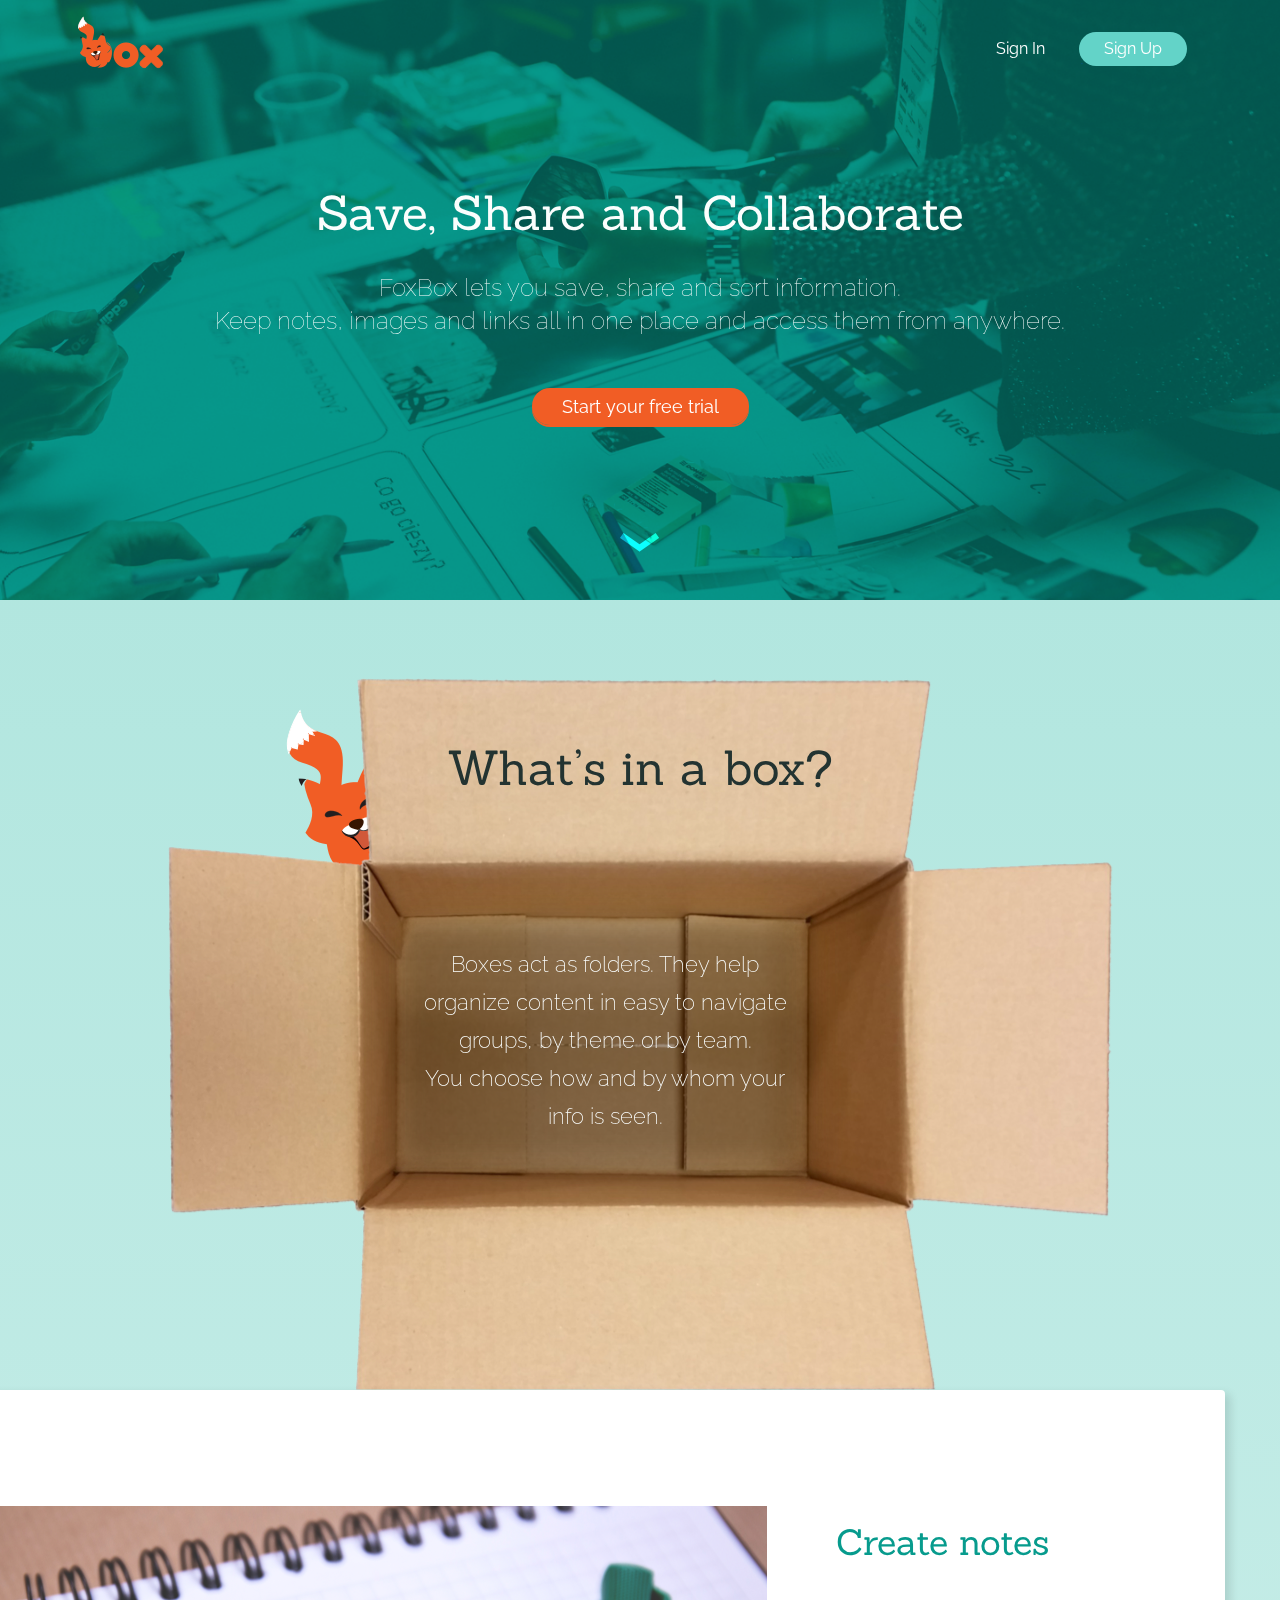
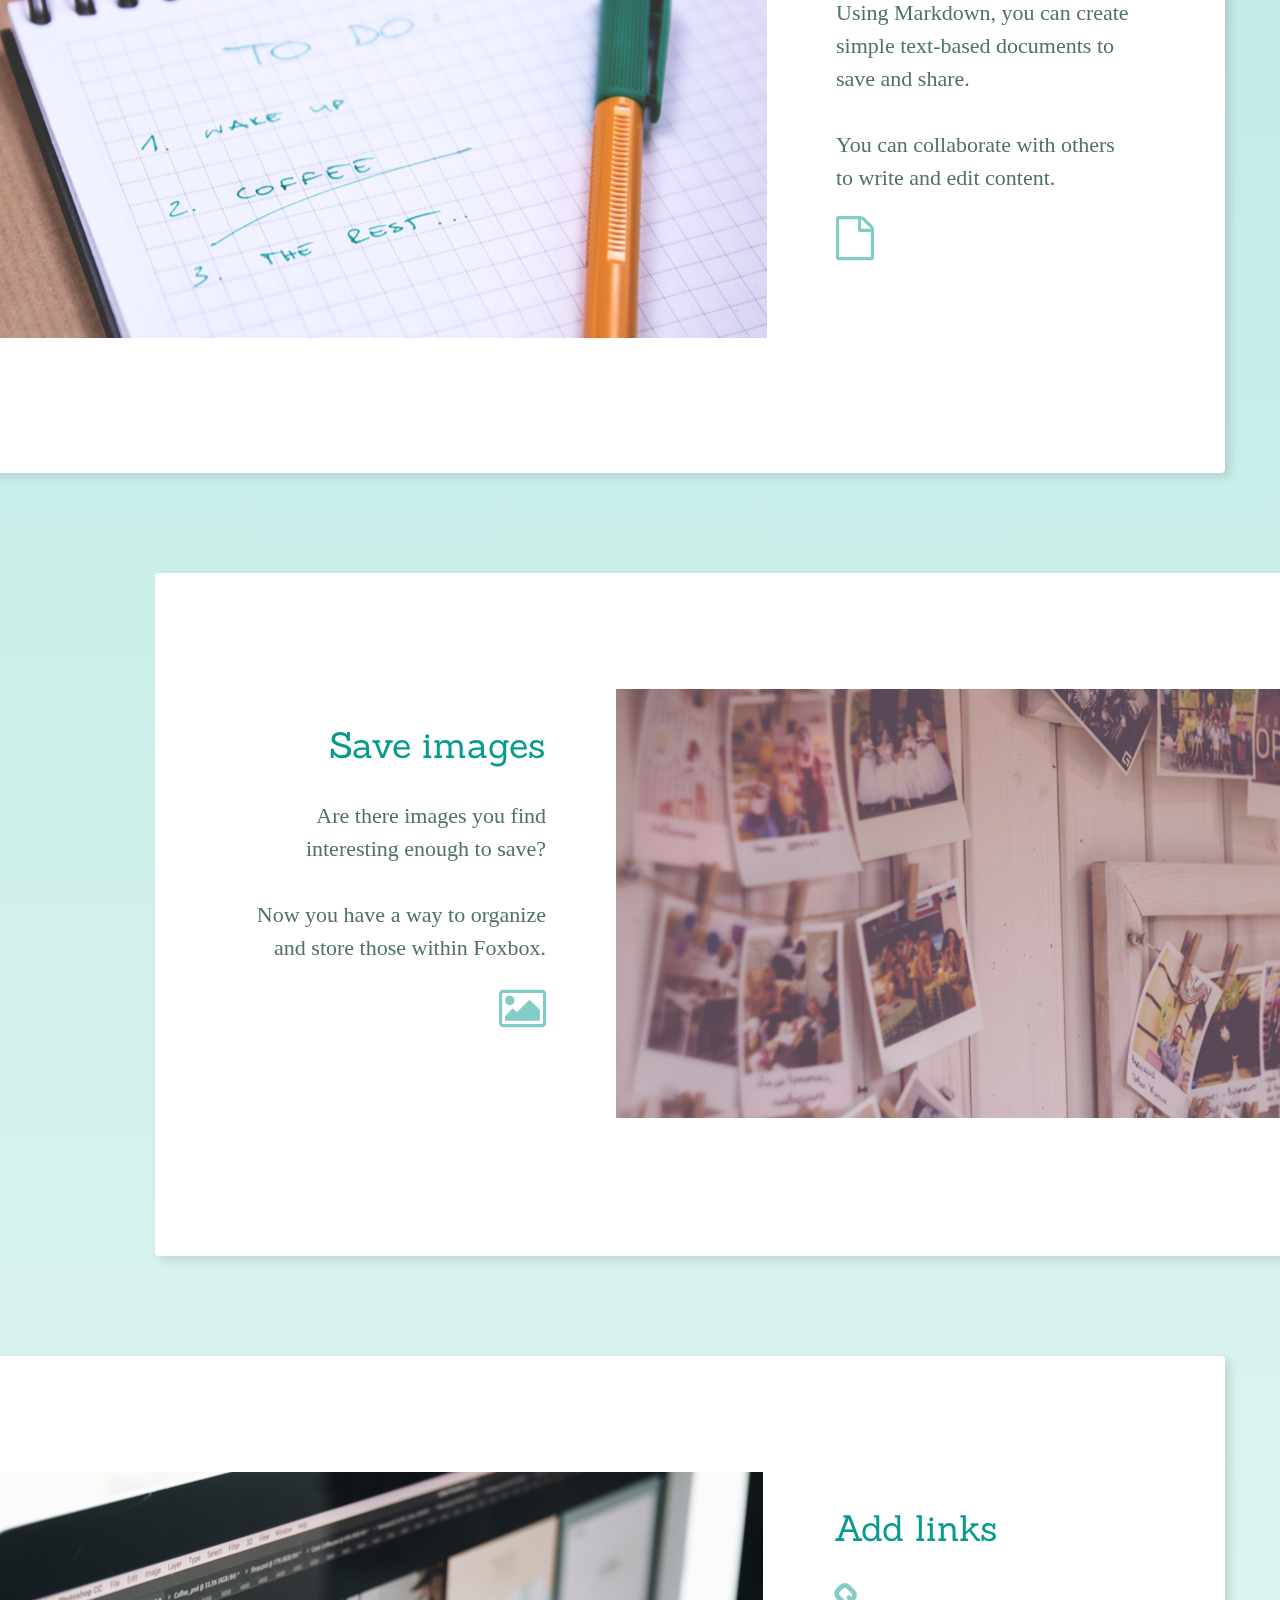
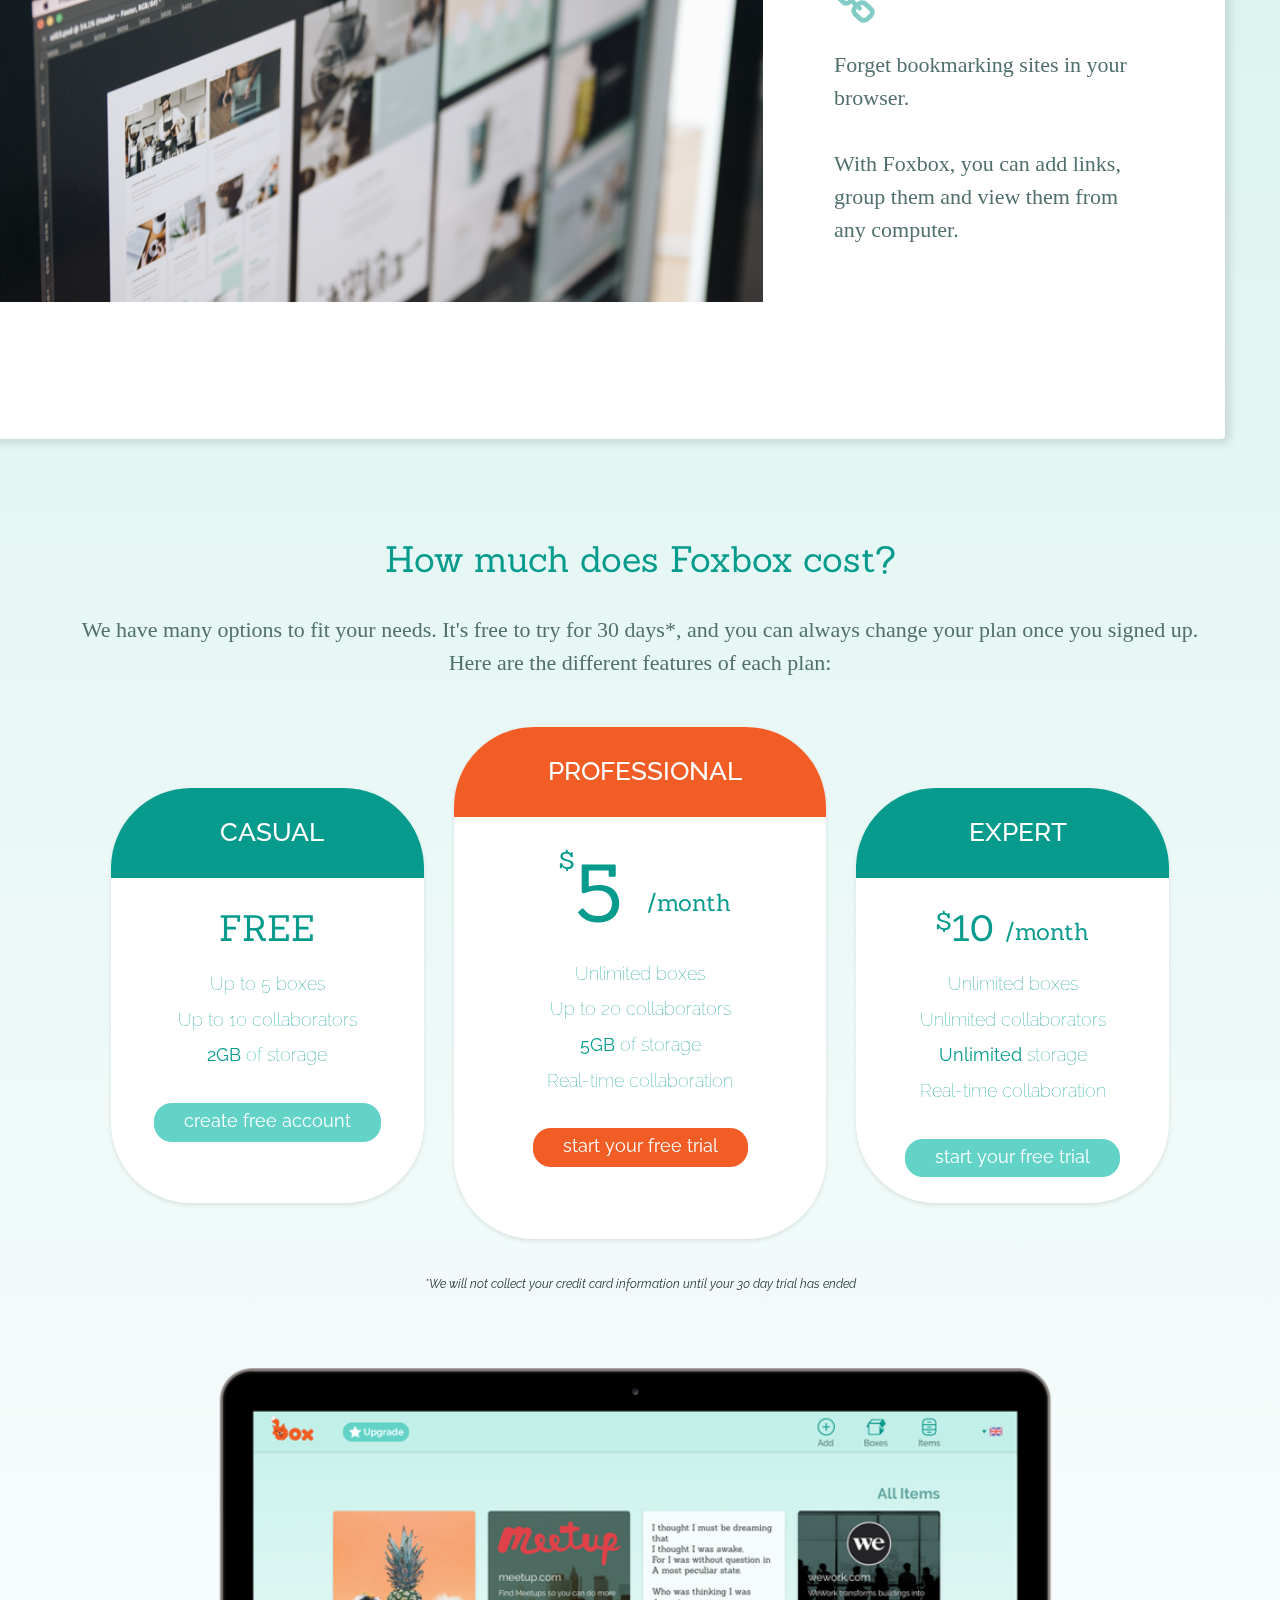
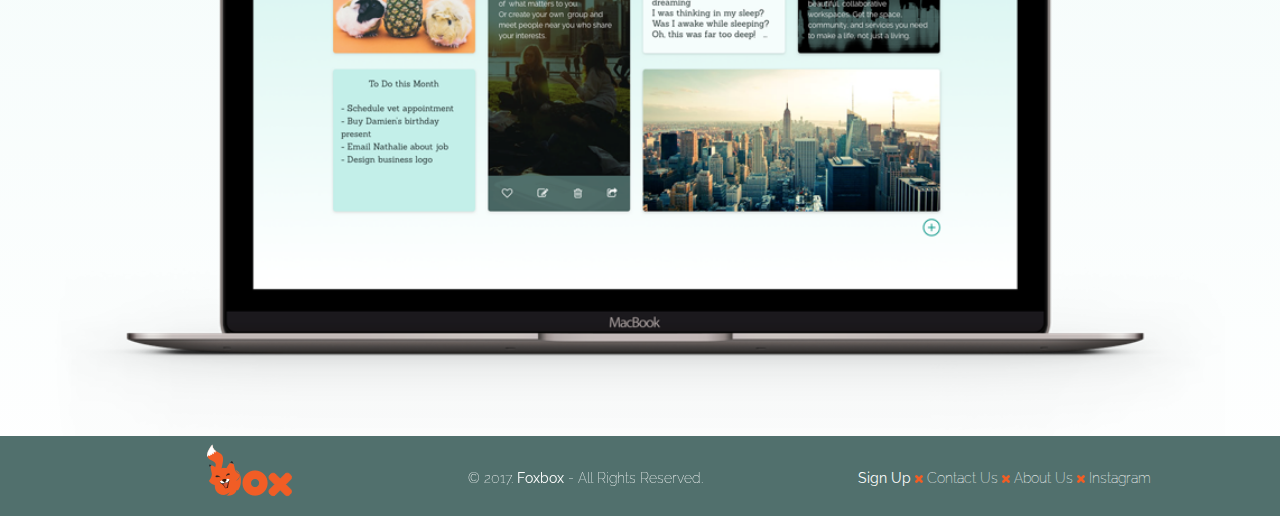
==== commit 4def2fdf: "updated readme file" ====
--- a/index.html
+++ b/index.html
@@ -33,7 +33,7 @@
      </nav>
      <div class= "container hero">
      <h1 class="animated fadeIn">Save, Share and Collaborate</h1>
-     <p>FoxBox let’s you save, share and sort information.<br/>
+     <p>FoxBox lets you save, share and sort information.<br/>
 Keep notes, images and links all in one place and access them from anywhere.</p>
 <a href="dashboard.html" class="btn">Start your free trial</a>
      <!--<img src="images/hero-image.png" />-->
@@ -47,8 +47,9 @@
   <section class="fox-in-box" id="jump">
   <div class="container">
   <h2>What’s in a box?</h2>
-  <p class="box-txt">Boxes act as your folders. They help you organize your content in logical, easy to navigate groups. <br/>
-By theme or by team. You choose how and by whom your information is seen.
+  <p class="box-txt">Boxes act as folders. They help organize content in easy to navigate groups, by theme or by team. 
+  <br/>
+You choose how and by whom your info is seen. 
 </p>
   <!--<img src= "images/fox-box-img.png" />-->
   </div>
--- a/css/style.css
+++ b/css/style.css
@@ -806,6 +806,18 @@
   overflow: hidden;
 }
 
+.image {
+    display: flex;
+    justify-content: center;
+    align-items: center;
+    overflow: hidden
+}
+.image img {
+    flex-shrink: 0;
+    min-width: 100%;
+    min-height: 100%
+}
+
 .vertical {
   grid-row: span 2;
 }
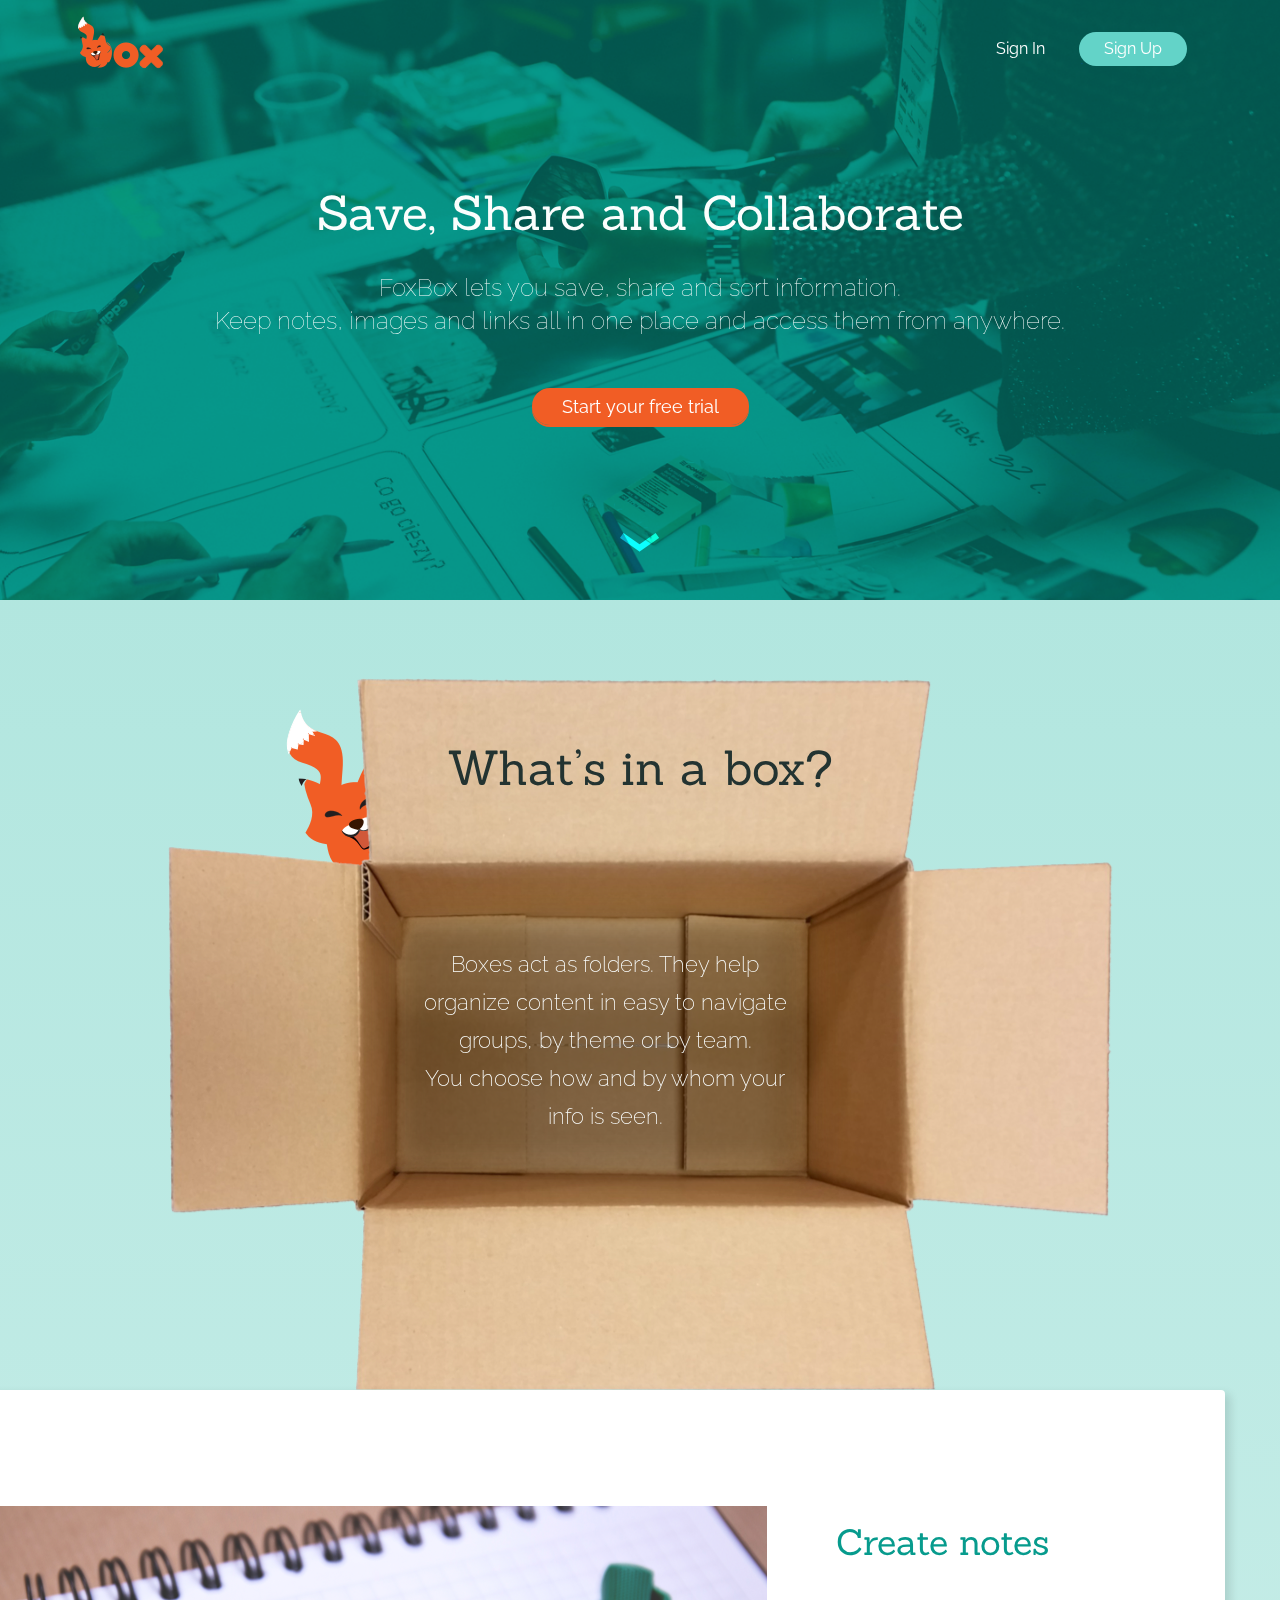
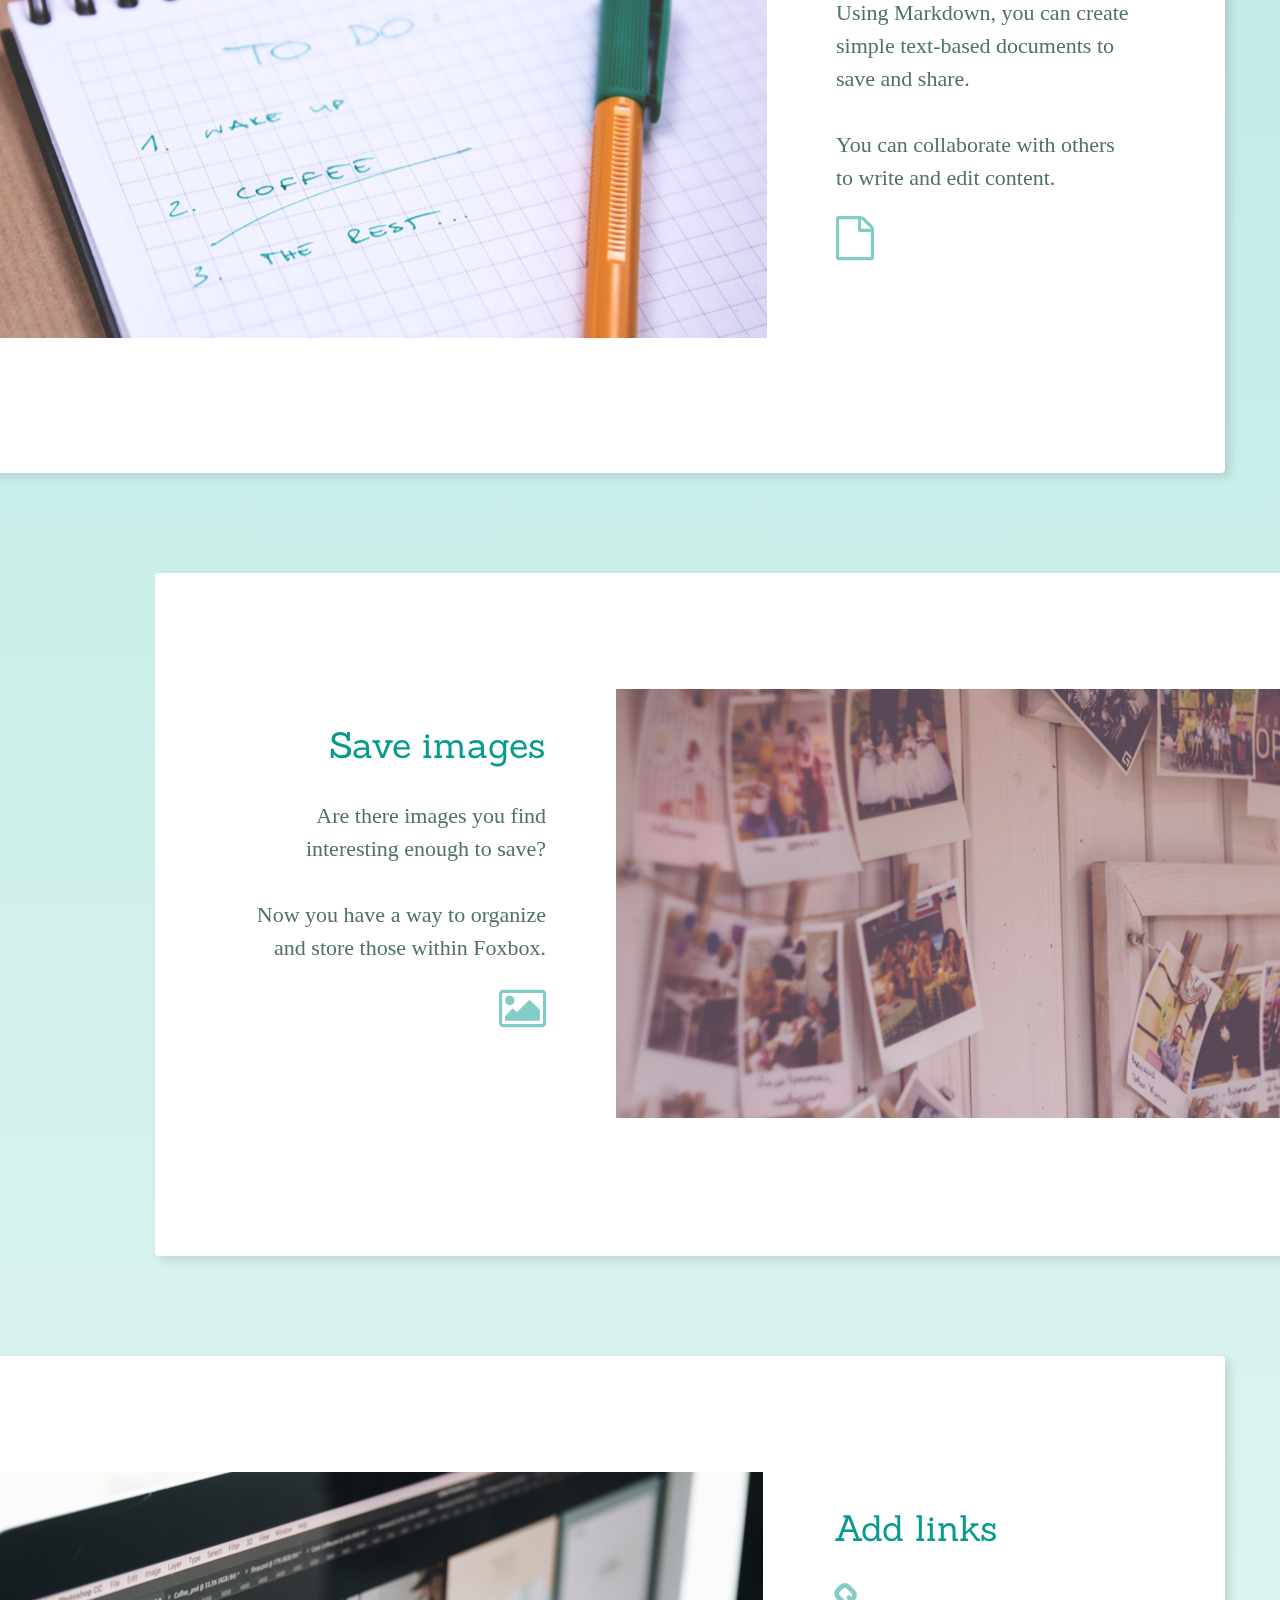
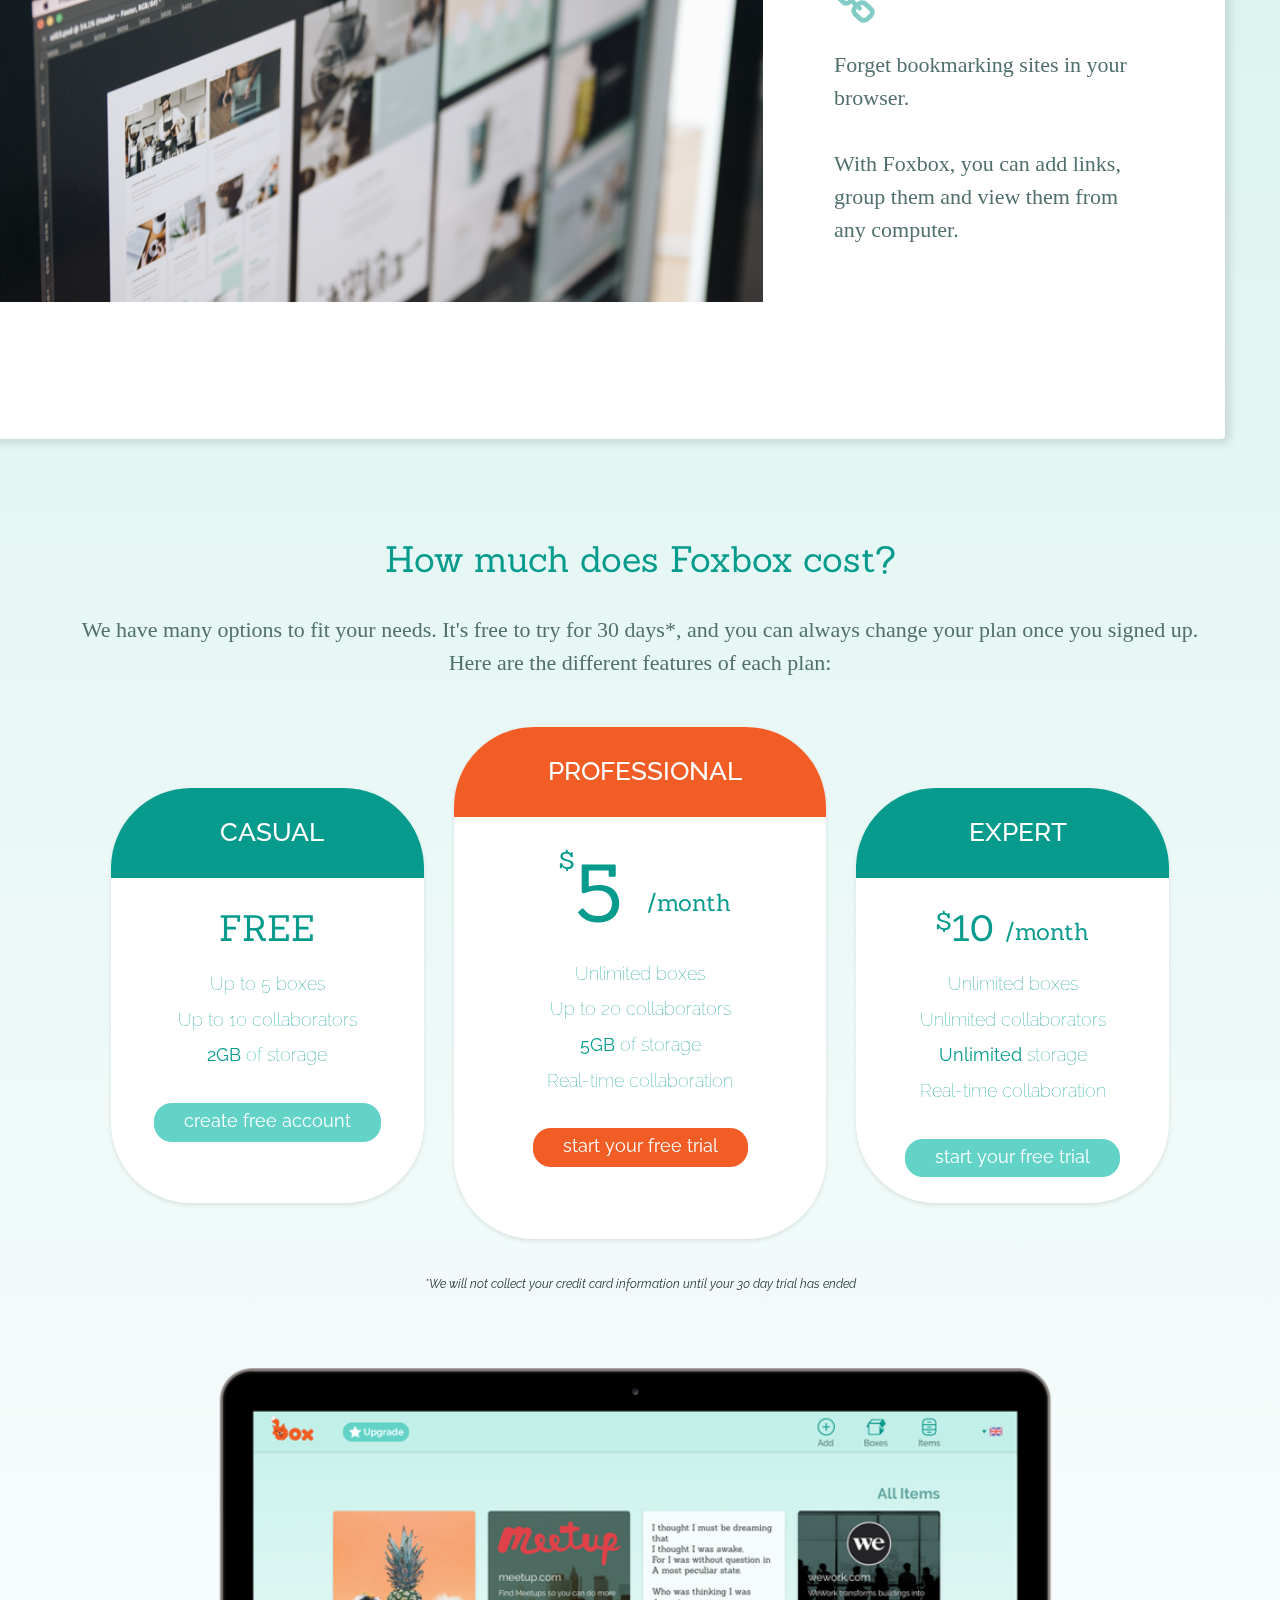
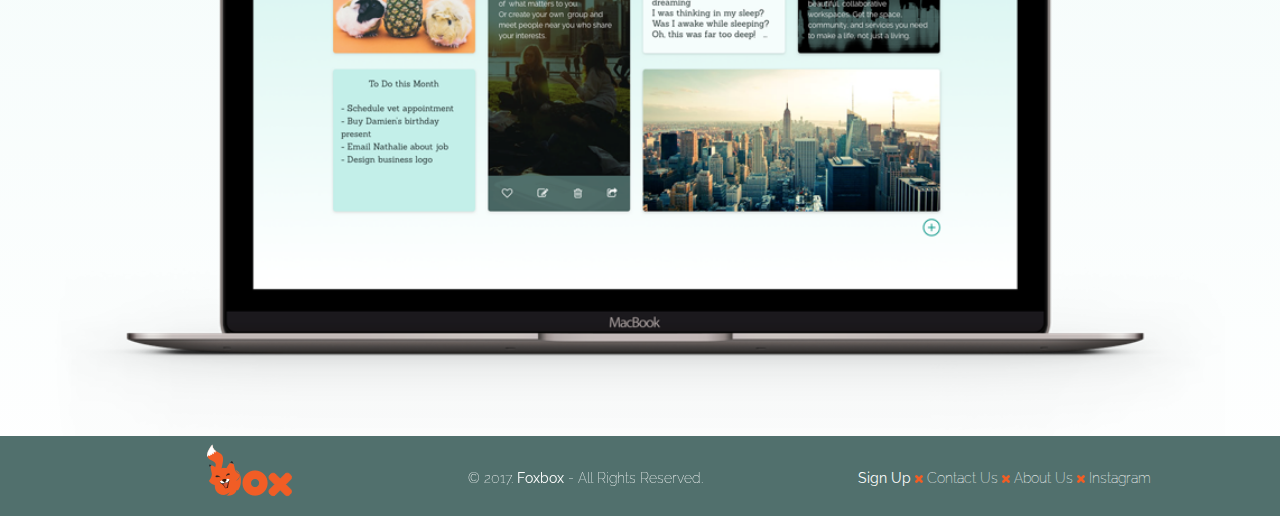
==== commit d661969f: "edit links" ====
--- a/index.html
+++ b/index.html
@@ -13,7 +13,7 @@
  <link rel="stylesheet" href="css/font-awesome.css">
  <link rel="stylesheet" href="https://cdnjs.cloudflare.com/ajax/libs/animate.css/3.5.2/animate.min.css">
  <link rel="stylesheet" href="css/style.css">
-  
+
  </head>
 
  <body>
@@ -26,8 +26,8 @@
      </div>
      <div class= "half-hero">
      <ul>
-     <li><a href="signin.html">Sign In</a></li>
-         <li class="btn-outline"><a href="signup.html">Sign Up</a></li>
+     <li><a href="dashboard.html">Sign In</a></li>
+         <li class="btn-outline"><a href="dashboard.html">Sign Up</a></li>
      </ul>
      </div>
      </nav>
@@ -41,25 +41,25 @@
    </div>
  </header>
 
-  <main role="main"> 
-  
+  <main role="main">
+
   <!--what's a box-->
   <section class="fox-in-box" id="jump">
   <div class="container">
   <h2>What’s in a box?</h2>
-  <p class="box-txt">Boxes act as folders. They help organize content in easy to navigate groups, by theme or by team. 
+  <p class="box-txt">Boxes act as folders. They help organize content in easy to navigate groups, by theme or by team.
   <br/>
-You choose how and by whom your info is seen. 
+You choose how and by whom your info is seen.
 </p>
   <!--<img src= "images/fox-box-img.png" />-->
   </div>
   </section>
-  
-   
+
+
    <!-- Benefits -->
     <section class="benefits">
    <div class="container">
-   
+
    <div class= "feature-box">
    <img class="feature-image" src= "images/notes.png" />
    <div class="feature-txt-top">
@@ -68,7 +68,7 @@
          <i class="fa fa-file-o" aria-hidden="true"></i>
          </div>
          </div>
-      
+
        <div class= "feature-box-right">
        <div class="feature-txt-right">
          <h3>Save images</h3>
@@ -77,7 +77,7 @@
          </div>
          <img class="feature-image-right" src= "images/stringed-pictures.png" />
          </div>
-       
+
        <div class= "feature-box">
    <img class="feature-image" src= "images/macbook-desktop.png" />
    <div class="feature-txt">
@@ -86,7 +86,7 @@
          <p class="feat-txt">Forget bookmarking sites in your browser.<br/> <br/>With Foxbox, you can add links, group them and view them from any computer.</p>
          </div>
          </div>
-       
+
      </div>
    </section>
  </main>
@@ -106,9 +106,9 @@
            <li>Up to 10 collaborators</li>
            <li><strong>2GB</strong> of storage</li>
          </ul>
-         <a href="signup.html" class="grn-btn">create free account</a>
+         <a href="dashboard.html" class="grn-btn">create free account</a>
          </li>
-         
+
      <li class="box middle">
         <h4>Professional</h4>
         <h5><span>$</span>5 <span class="month">/month</span></h5>
@@ -118,7 +118,7 @@
           <li><strong>5GB</strong> of storage</li>
           <li>Real-time collaboration</li>
         </ul>
-        <a href="signup.html" class="btn">start your free trial</a>
+        <a href="dashboard.html" class="btn">start your free trial</a>
     </li>
 
     <li class="box">
@@ -130,18 +130,18 @@
           <li><strong>Unlimited</strong> storage</li>
           <li>Real-time collaboration</li>
         </ul>
-        <a href="signup.html" class="grn-btn">start your free trial</a>
+        <a href="dashboard.html" class="grn-btn">start your free trial</a>
     </li>
     </ul>
-   
+
 
     <div class="container">
    <p class="small">*We will not collect your credit card information until your 30 day trial has ended</p>
 </div>
  </section>
- 
+
 <img src= "images/macbook-mockup-foxbox.png" class="container" id="mockup"/>
- 
+
  <!-- temporary homework code
  <h2>What are you waiting for!?</h2>
  <p>Sign up today to benefit from this amazing deal. 30 days premium content for free!! Or, start with our free Casual account. You can still test our premium features for free, for 30 days, at a later time if you'd like.</p>
@@ -159,9 +159,9 @@
        </div>
           <nav class="link-block right-footer-block one-third">
          <ul>
-           <li><a href=""><strong>Sign Up</strong> </a><img src= "images/footer-x.png" /></li> 
-           <li><a href="">Contact Us </a><img src= "images/footer-x.png" /></li> 
-           <li><a href="">About Us </a><img src= "images/footer-x.png" /></li> 
+           <li><a href=""><strong>Sign Up</strong> </a><img src= "images/footer-x.png" /></li>
+           <li><a href="">Contact Us </a><img src= "images/footer-x.png" /></li>
+           <li><a href="">About Us </a><img src= "images/footer-x.png" /></li>
            <li><a href="">Instagram</a></li>
          </ul>
           </nav>
@@ -170,4 +170,4 @@
  </footer>
  </section>
  </body>
-</html>+</html>
--- a/css/style.css
+++ b/css/style.css
@@ -708,8 +708,15 @@
   text-align: center;
   width: 40px;
 }
-
-.left-nav .items ul li a, .plus-btn ul li a {
+.plus-btn .dropit .dropit-submenu {
+  top:-194px;
+  left: -34px;
+  }
+  .plus-btn .dropit .dropit-open .dropit-submenu {
+    border-radius: 4px;
+  }
+
+.left-nav .items ul li a, .plus-btn ul li a, .settings ul li a {
   color: #51706D;
   font-weight: 100;
   text-decoration: none;
@@ -717,6 +724,10 @@
 .left-nav ul li img {
   margin: 0;
 }
+.dropit .dropit-submenu {
+  top:111%;
+  left: -34px;
+  }
 
 /* LEFT NAVBAR SETTINGS */
  @media (min-width:992px) {
@@ -747,12 +758,28 @@
   display: inline-block;
   margin-top: 8px;
 }
-#set ul li {
-  float: left;
+.left-nav .settings a:last-child {
+margin-bottom: 6px;
+}
+
+.settings li {
+  list-style-type: none;
   text-align: left;
-  align-content: center;
-  display: block;
-}
+}
+.settings .dropit .dropit-submenu {
+    position: absolute;
+    top: 109%;
+    left: -76px; /* dropdown left or right */
+    z-index: 1000;
+    display: none;
+    list-style: none;
+  padding: 0px;
+  margin: 0;
+  max-width: 215%;
+}
+.settings .dropit .dropit-open .dropit-submenu li:last-child {
+  margin-bottom: 15px;
+ }
 
 /*DASHBOARD CONTENT */
 .content {
